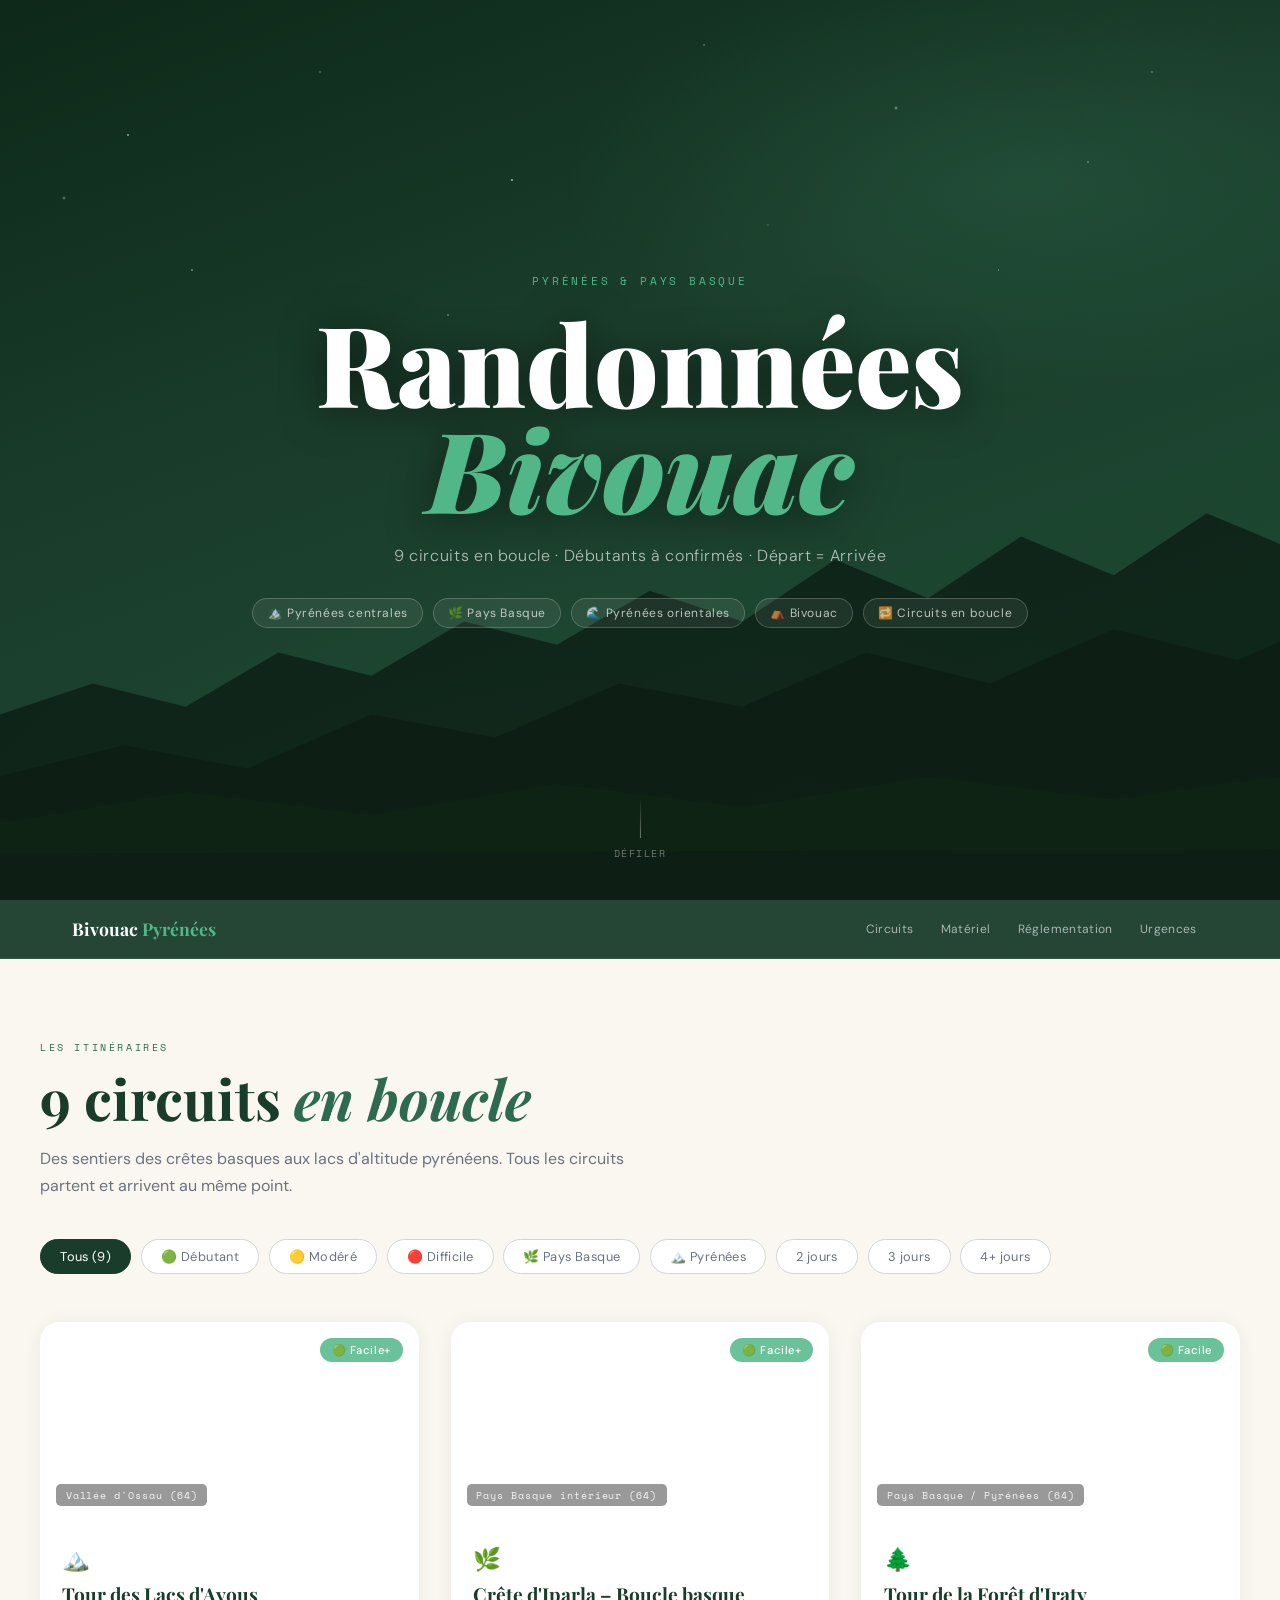
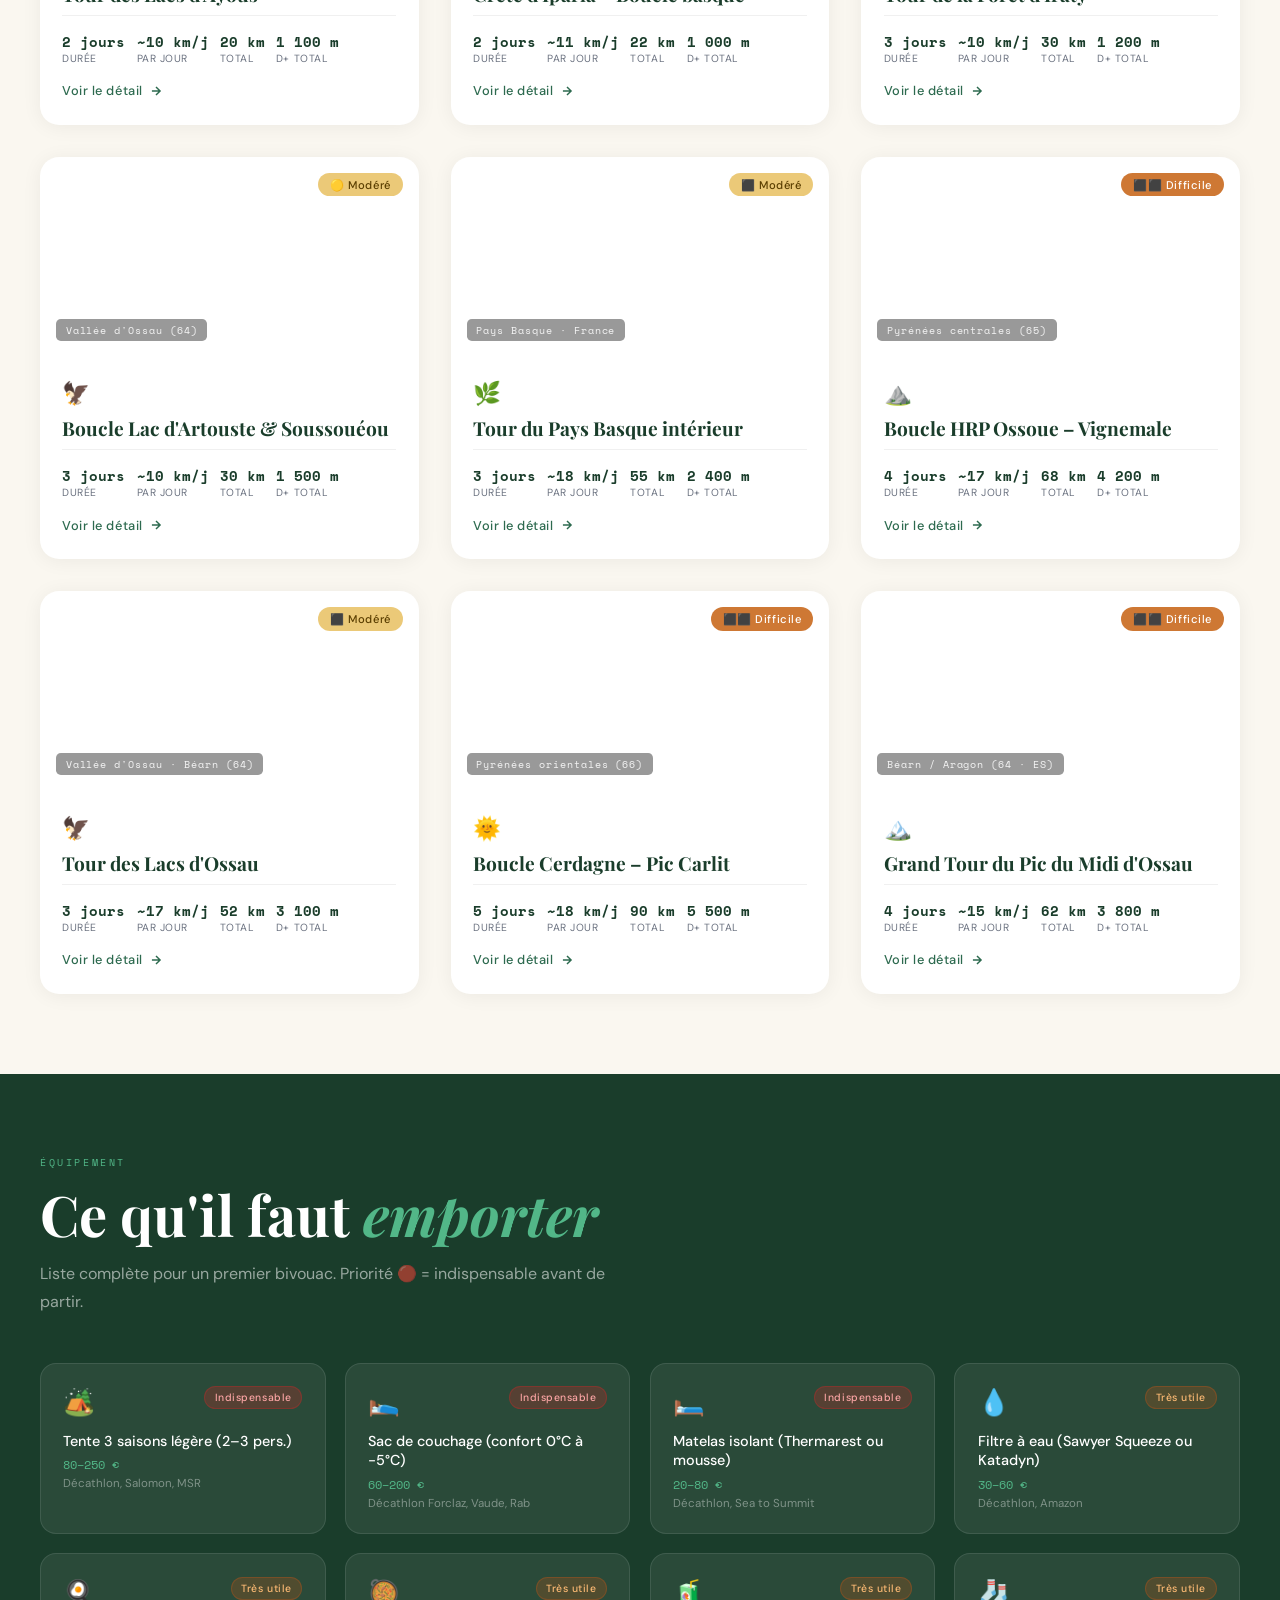
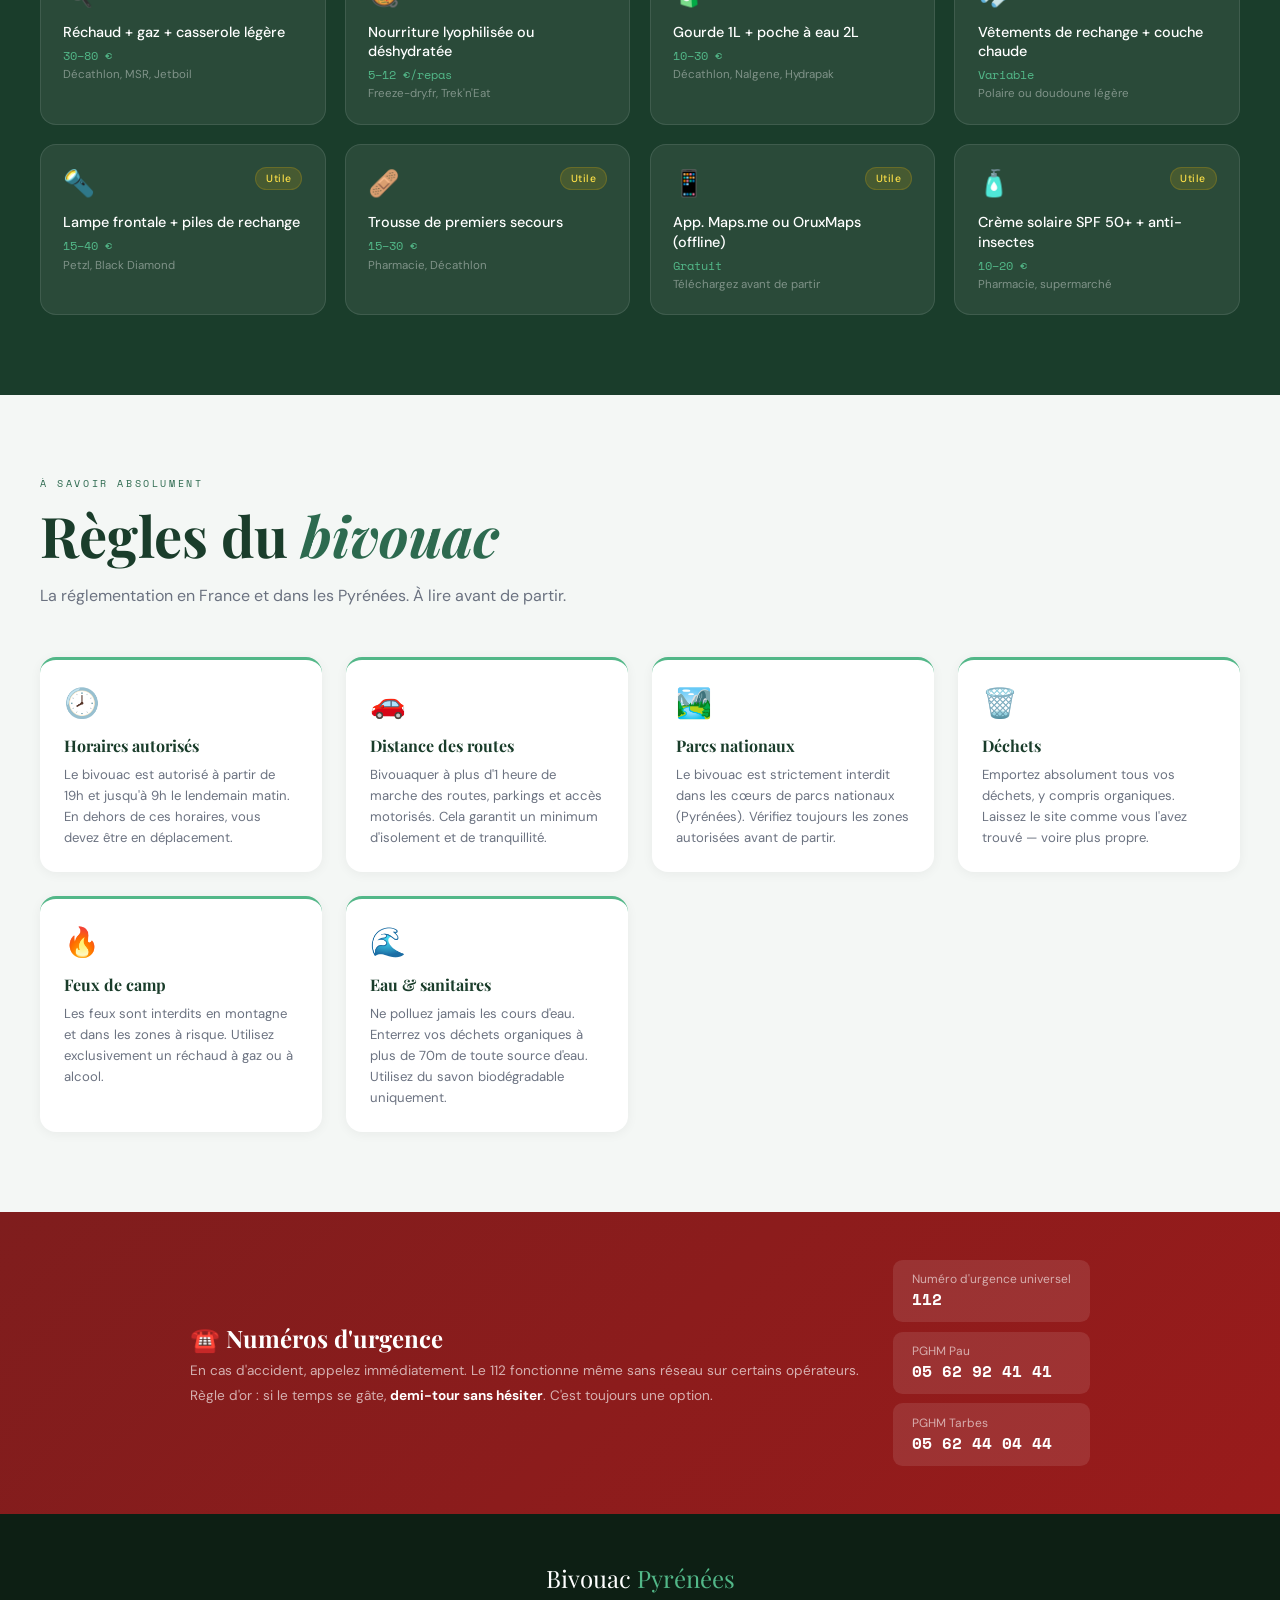
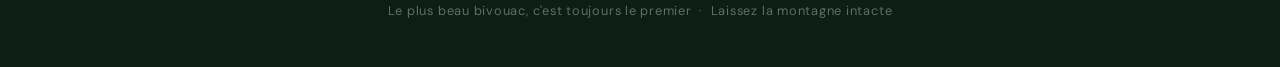
==== index.html @ a60e0e00 "1" ====
<!DOCTYPE html>
<html lang="fr">
<head>
<meta charset="UTF-8">
<meta name="viewport" content="width=device-width, initial-scale=1.0">
<title>Bivouac Pyrénées & Pays Basque</title>
<link rel="preconnect" href="https://fonts.googleapis.com">
<link href="https://fonts.googleapis.com/css2?family=Playfair+Display:wght@400;700;900&family=DM+Sans:wght@300;400;500&family=Space+Mono:wght@400;700&display=swap" rel="stylesheet">
<style>
  :root {
    --forest: #1a3d2b;
    --moss: #2d6a4f;
    --sage: #52b788;
    --mist: #b7e4c7;
    --cream: #faf7f0;
    --sand: #e9c46a;
    --rust: #c96a1e;
    --slate: #2c3e50;
    --snow: #ffffff;
    --ink: #1a1a1a;
    --rock: #6b7280;
  }

  * { margin: 0; padding: 0; box-sizing: border-box; }

  html { scroll-behavior: smooth; }

  body {
    font-family: 'DM Sans', sans-serif;
    background: var(--cream);
    color: var(--ink);
    overflow-x: hidden;
  }

  /* ── HERO ── */
  .hero {
    position: relative;
    height: 100vh;
    min-height: 600px;
    display: flex;
    flex-direction: column;
    align-items: center;
    justify-content: center;
    overflow: hidden;
    background: var(--forest);
  }

  .hero-bg {
    position: absolute; inset: 0;
    background:
      radial-gradient(ellipse 80% 60% at 50% 100%, #2d6a4f44 0%, transparent 70%),
      radial-gradient(ellipse 60% 40% at 80% 20%, #52b78820 0%, transparent 60%),
      linear-gradient(160deg, #0d2818 0%, #1a3d2b 40%, #1e4d35 100%);
  }

  /* Mountain SVG silhouette */
  .hero-mountains {
    position: absolute;
    bottom: 0; left: 0; right: 0;
    height: 55%;
    pointer-events: none;
  }

  .hero-stars {
    position: absolute; inset: 0;
    background-image:
      radial-gradient(1.5px 1.5px at 10% 15%, rgba(255,255,255,0.8) 0%, transparent 100%),
      radial-gradient(1px 1px at 25% 8%, rgba(255,255,255,0.6) 0%, transparent 100%),
      radial-gradient(1.5px 1.5px at 40% 20%, rgba(255,255,255,0.9) 0%, transparent 100%),
      radial-gradient(1px 1px at 55% 5%, rgba(255,255,255,0.7) 0%, transparent 100%),
      radial-gradient(2px 2px at 70% 12%, rgba(255,255,255,0.5) 0%, transparent 100%),
      radial-gradient(1px 1px at 85% 18%, rgba(255,255,255,0.8) 0%, transparent 100%),
      radial-gradient(1.5px 1.5px at 15% 30%, rgba(255,255,255,0.6) 0%, transparent 100%),
      radial-gradient(1px 1px at 60% 25%, rgba(255,255,255,0.4) 0%, transparent 100%),
      radial-gradient(1px 1px at 90% 8%, rgba(255,255,255,0.7) 0%, transparent 100%),
      radial-gradient(1.5px 1.5px at 35% 35%, rgba(255,255,255,0.5) 0%, transparent 100%),
      radial-gradient(1px 1px at 78% 30%, rgba(255,255,255,0.6) 0%, transparent 100%),
      radial-gradient(2px 2px at 5% 22%, rgba(255,255,255,0.4) 0%, transparent 100%);
    animation: twinkle 4s ease-in-out infinite alternate;
  }
  @keyframes twinkle { from { opacity: .6 } to { opacity: 1 } }

  .hero-content {
    position: relative;
    z-index: 10;
    text-align: center;
    padding: 0 1.5rem;
    animation: fadeUp 1.2s ease both;
  }
  @keyframes fadeUp {
    from { opacity: 0; transform: translateY(30px); }
    to   { opacity: 1; transform: translateY(0); }
  }

  .hero-eyebrow {
    font-family: 'Space Mono', monospace;
    font-size: .7rem;
    letter-spacing: .25em;
    color: var(--sage);
    text-transform: uppercase;
    margin-bottom: 1.2rem;
    animation: fadeUp 1.2s .2s ease both;
  }

  .hero-title {
    font-family: 'Playfair Display', serif;
    font-size: clamp(3rem, 9vw, 7rem);
    font-weight: 900;
    line-height: .95;
    color: var(--snow);
    text-shadow: 0 4px 40px rgba(0,0,0,.5);
    animation: fadeUp 1.2s .3s ease both;
  }

  .hero-title em {
    font-style: italic;
    color: var(--sage);
    display: block;
  }

  .hero-sub {
    margin-top: 1.5rem;
    font-size: 1rem;
    font-weight: 300;
    color: rgba(255,255,255,.65);
    letter-spacing: .04em;
    animation: fadeUp 1.2s .5s ease both;
  }

  .hero-tags {
    display: flex;
    gap: .6rem;
    justify-content: center;
    flex-wrap: wrap;
    margin-top: 2rem;
    animation: fadeUp 1.2s .7s ease both;
  }

  .tag {
    padding: .35rem .9rem;
    border: 1px solid rgba(255,255,255,.2);
    border-radius: 2rem;
    font-size: .75rem;
    color: rgba(255,255,255,.7);
    background: rgba(255,255,255,.07);
    backdrop-filter: blur(4px);
    letter-spacing: .05em;
  }

  .hero-scroll {
    position: absolute;
    bottom: 2.5rem;
    left: 50%;
    transform: translateX(-50%);
    display: flex;
    flex-direction: column;
    align-items: center;
    gap: .5rem;
    color: rgba(255,255,255,.4);
    font-family: 'Space Mono', monospace;
    font-size: .6rem;
    letter-spacing: .15em;
    animation: bounce 2s ease-in-out infinite;
    cursor: pointer;
    z-index: 10;
  }
  @keyframes bounce {
    0%, 100% { transform: translateX(-50%) translateY(0); }
    50% { transform: translateX(-50%) translateY(8px); }
  }
  .scroll-line {
    width: 1px;
    height: 40px;
    background: linear-gradient(to bottom, transparent, rgba(255,255,255,.4));
  }

  /* ── NAV ── */
  nav {
    position: sticky;
    top: 0;
    z-index: 100;
    background: rgba(26, 61, 43, 0.95);
    backdrop-filter: blur(12px);
    border-bottom: 1px solid rgba(82, 183, 136, .2);
  }

  .nav-inner {
    max-width: 1200px;
    margin: 0 auto;
    display: flex;
    align-items: center;
    justify-content: space-between;
    padding: .9rem 2rem;
    gap: 1rem;
  }

  .nav-logo {
    font-family: 'Playfair Display', serif;
    font-size: 1.1rem;
    font-weight: 700;
    color: var(--snow);
    white-space: nowrap;
  }
  .nav-logo span { color: var(--sage); }

  .nav-links {
    display: flex;
    gap: .3rem;
    flex-wrap: wrap;
    justify-content: flex-end;
  }

  .nav-links a {
    color: rgba(255,255,255,.6);
    text-decoration: none;
    font-size: .75rem;
    padding: .4rem .7rem;
    border-radius: .3rem;
    transition: all .2s;
    white-space: nowrap;
    letter-spacing: .03em;
  }
  .nav-links a:hover { color: var(--sage); background: rgba(82,183,136,.1); }

  /* ── SECTIONS ── */
  section { padding: 5rem 1.5rem; }

  .container { max-width: 1200px; margin: 0 auto; }

  .section-label {
    font-family: 'Space Mono', monospace;
    font-size: .65rem;
    letter-spacing: .25em;
    text-transform: uppercase;
    color: var(--moss);
    margin-bottom: .8rem;
  }

  .section-title {
    font-family: 'Playfair Display', serif;
    font-size: clamp(2rem, 5vw, 3.5rem);
    font-weight: 700;
    line-height: 1.1;
    color: var(--forest);
    margin-bottom: 1rem;
  }

  .section-title em { font-style: italic; color: var(--moss); }

  .section-desc {
    font-size: 1rem;
    color: var(--rock);
    max-width: 600px;
    line-height: 1.7;
  }

  /* ── FILTERS ── */
  .filters-wrap {
    display: flex;
    gap: .6rem;
    flex-wrap: wrap;
    margin-top: 2.5rem;
    margin-bottom: 3rem;
  }

  .filter-btn {
    padding: .5rem 1.2rem;
    border-radius: 2rem;
    border: 1.5px solid #d1d5db;
    background: white;
    font-family: 'DM Sans', sans-serif;
    font-size: .8rem;
    color: var(--rock);
    cursor: pointer;
    transition: all .2s;
    letter-spacing: .03em;
  }
  .filter-btn:hover { border-color: var(--sage); color: var(--moss); }
  .filter-btn.active {
    background: var(--forest);
    border-color: var(--forest);
    color: white;
  }

  /* ── CIRCUIT CARDS GRID ── */
  .cards-grid {
    display: grid;
    grid-template-columns: repeat(auto-fill, minmax(340px, 1fr));
    gap: 2rem;
  }

  .card {
    background: white;
    border-radius: 1.2rem;
    overflow: hidden;
    box-shadow: 0 2px 20px rgba(0,0,0,.06);
    transition: transform .3s ease, box-shadow .3s ease;
    cursor: pointer;
    display: flex;
    flex-direction: column;
  }
  .card:hover { transform: translateY(-6px); box-shadow: 0 12px 40px rgba(0,0,0,.13); }

  .card-img {
    position: relative;
    height: 200px;
    overflow: hidden;
    flex-shrink: 0;
  }

  .card-img-inner {
    width: 100%;
    height: 100%;
    background-size: cover;
    background-position: center;
    transition: transform .5s ease;
  }
  .card:hover .card-img-inner { transform: scale(1.06); }

  .card-level {
    position: absolute;
    top: 1rem;
    right: 1rem;
    padding: .3rem .75rem;
    border-radius: 2rem;
    font-size: .7rem;
    font-weight: 500;
    backdrop-filter: blur(8px);
    letter-spacing: .05em;
  }
  .level-facile { background: rgba(82,183,136,.85); color: white; }
  .level-modere { background: rgba(233,196,106,.9); color: #5a3e00; }
  .level-difficile { background: rgba(201,106,30,.9); color: white; }

  .card-region {
    position: absolute;
    bottom: 1rem;
    left: 1rem;
    font-family: 'Space Mono', monospace;
    font-size: .6rem;
    letter-spacing: .1em;
    color: rgba(255,255,255,.9);
    background: rgba(0,0,0,.4);
    backdrop-filter: blur(4px);
    padding: .25rem .6rem;
    border-radius: .3rem;
  }

  .card-body {
    padding: 1.4rem 1.4rem 1.6rem;
    flex: 1;
    display: flex;
    flex-direction: column;
  }

  .card-emoji { font-size: 1.4rem; margin-bottom: .5rem; }

  .card-title {
    font-family: 'Playfair Display', serif;
    font-size: 1.2rem;
    font-weight: 700;
    color: var(--forest);
    margin-bottom: .5rem;
    line-height: 1.3;
  }

  .card-stats {
    display: flex;
    gap: .7rem;
    flex-wrap: wrap;
    margin-top: auto;
    padding-top: 1rem;
    border-top: 1px solid #f0f0f0;
  }

  .stat {
    display: flex;
    flex-direction: column;
    align-items: flex-start;
  }
  .stat-val {
    font-family: 'Space Mono', monospace;
    font-size: .85rem;
    font-weight: 700;
    color: var(--forest);
  }
  .stat-key {
    font-size: .65rem;
    color: var(--rock);
    letter-spacing: .05em;
    text-transform: uppercase;
  }

  .card-open-btn {
    display: inline-flex;
    align-items: center;
    gap: .4rem;
    margin-top: 1.1rem;
    font-size: .8rem;
    font-weight: 500;
    color: var(--moss);
    text-decoration: none;
    letter-spacing: .04em;
  }
  .card-open-btn svg { transition: transform .2s; }
  .card-open-btn:hover svg { transform: translateX(4px); }

  /* ── MODAL / DETAIL OVERLAY ── */
  .modal-overlay {
    position: fixed; inset: 0;
    z-index: 200;
    background: rgba(10,20,14,.75);
    backdrop-filter: blur(6px);
    display: flex;
    align-items: flex-start;
    justify-content: center;
    padding: 2rem 1rem;
    overflow-y: auto;
    opacity: 0;
    pointer-events: none;
    transition: opacity .3s;
  }
  .modal-overlay.open { opacity: 1; pointer-events: all; }

  .modal {
    background: var(--cream);
    border-radius: 1.5rem;
    max-width: 820px;
    width: 100%;
    overflow: hidden;
    box-shadow: 0 30px 100px rgba(0,0,0,.35);
    transform: translateY(30px);
    transition: transform .35s cubic-bezier(.16,1,.3,1);
    position: relative;
  }
  .modal-overlay.open .modal { transform: translateY(0); }

  .modal-hero {
    position: relative;
    height: 280px;
    overflow: hidden;
  }
  .modal-hero-img {
    width: 100%;
    height: 100%;
    background-size: cover;
    background-position: center;
  }
  .modal-hero-overlay {
    position: absolute; inset: 0;
    background: linear-gradient(to bottom, transparent 40%, rgba(10,20,14,.85) 100%);
  }
  .modal-hero-content {
    position: absolute;
    bottom: 1.5rem;
    left: 2rem;
    right: 2rem;
  }
  .modal-title {
    font-family: 'Playfair Display', serif;
    font-size: clamp(1.4rem, 4vw, 2rem);
    font-weight: 900;
    color: white;
    line-height: 1.1;
  }
  .modal-sub {
    color: rgba(255,255,255,.65);
    font-size: .85rem;
    margin-top: .3rem;
  }

  .modal-close {
    position: absolute;
    top: 1rem;
    right: 1rem;
    width: 2.2rem;
    height: 2.2rem;
    background: rgba(0,0,0,.4);
    backdrop-filter: blur(4px);
    border: none;
    border-radius: 50%;
    color: white;
    font-size: 1.1rem;
    cursor: pointer;
    display: flex;
    align-items: center;
    justify-content: center;
    transition: background .2s;
    z-index: 5;
  }
  .modal-close:hover { background: rgba(0,0,0,.7); }

  .modal-body {
    padding: 2rem;
  }

  .modal-stats-row {
    display: flex;
    gap: 1rem;
    flex-wrap: wrap;
    margin-bottom: 2rem;
  }

  .modal-stat {
    flex: 1;
    min-width: 100px;
    background: white;
    border-radius: .8rem;
    padding: .9rem 1rem;
    text-align: center;
    border: 1px solid #eee;
  }
  .modal-stat-icon { font-size: 1.3rem; }
  .modal-stat-val {
    font-family: 'Space Mono', monospace;
    font-size: .95rem;
    font-weight: 700;
    color: var(--forest);
    display: block;
    margin-top: .2rem;
  }
  .modal-stat-key {
    font-size: .62rem;
    color: var(--rock);
    letter-spacing: .08em;
    text-transform: uppercase;
  }

  .modal-section {
    margin-bottom: 1.8rem;
  }
  .modal-section-title {
    font-family: 'Space Mono', monospace;
    font-size: .65rem;
    letter-spacing: .2em;
    text-transform: uppercase;
    color: var(--moss);
    margin-bottom: 1rem;
    padding-bottom: .5rem;
    border-bottom: 1px solid #e5e7eb;
  }

  .info-grid {
    display: grid;
    grid-template-columns: auto 1fr;
    gap: .4rem .8rem;
    font-size: .85rem;
  }
  .info-label {
    font-weight: 500;
    color: var(--rock);
    white-space: nowrap;
  }
  .info-val { color: var(--ink); }

  /* Etapes table */
  .etapes-table {
    width: 100%;
    border-collapse: collapse;
    font-size: .8rem;
  }
  .etapes-table th {
    background: var(--forest);
    color: white;
    padding: .6rem .8rem;
    text-align: left;
    font-family: 'Space Mono', monospace;
    font-size: .6rem;
    letter-spacing: .1em;
    text-transform: uppercase;
    font-weight: 400;
  }
  .etapes-table th:first-child { border-radius: .4rem 0 0 0; }
  .etapes-table th:last-child { border-radius: 0 .4rem 0 0; }
  .etapes-table td {
    padding: .7rem .8rem;
    border-bottom: 1px solid #f0f0f0;
    vertical-align: top;
    line-height: 1.5;
  }
  .etapes-table tr:nth-child(even) td { background: #f8faf9; }
  .etapes-table .jour {
    font-family: 'Space Mono', monospace;
    font-size: .7rem;
    font-weight: 700;
    color: var(--moss);
    white-space: nowrap;
  }
  .etapes-table .dist {
    font-family: 'Space Mono', monospace;
    font-size: .75rem;
    color: var(--forest);
    white-space: nowrap;
    font-weight: 700;
  }
  .etapes-table .deni {
    font-size: .72rem;
    color: var(--rock);
    white-space: nowrap;
  }
  .bivouac-dot {
    display: inline-block;
    width: 6px; height: 6px;
    background: var(--sage);
    border-radius: 50%;
    margin-right: .4rem;
    vertical-align: middle;
  }

  /* Tips list */
  .tips-list {
    list-style: none;
    display: flex;
    flex-direction: column;
    gap: .6rem;
  }
  .tips-list li {
    padding: .6rem .9rem;
    background: white;
    border-radius: .5rem;
    border-left: 3px solid var(--sage);
    font-size: .83rem;
    line-height: 1.55;
    color: var(--slate);
  }

  /* Links */
  .links-list {
    display: flex;
    flex-direction: column;
    gap: .5rem;
  }
  .ext-link {
    display: flex;
    align-items: center;
    gap: .7rem;
    padding: .7rem .9rem;
    background: white;
    border-radius: .5rem;
    border: 1px solid #e5e7eb;
    text-decoration: none;
    color: var(--ink);
    font-size: .82rem;
    transition: all .2s;
  }
  .ext-link:hover { border-color: var(--sage); background: #f0faf4; }
  .ext-link-icon { font-size: 1rem; flex-shrink: 0; }
  .ext-link-label { font-weight: 500; color: var(--forest); }
  .ext-link-note { color: var(--rock); font-size: .75rem; margin-top: .1rem; }
  .ext-link-arrow { margin-left: auto; color: var(--rock); }

  /* ── MATERIEL SECTION ── */
  .materiel-bg {
    background: var(--forest);
  }

  .materiel-bg .section-label { color: var(--sage); }
  .materiel-bg .section-title { color: white; }
  .materiel-bg .section-title em { color: var(--sage); }
  .materiel-bg .section-desc { color: rgba(255,255,255,.55); }

  .materiel-grid {
    display: grid;
    grid-template-columns: repeat(auto-fill, minmax(280px, 1fr));
    gap: 1.2rem;
    margin-top: 3rem;
  }

  .materiel-card {
    background: rgba(255,255,255,.07);
    border: 1px solid rgba(255,255,255,.1);
    border-radius: 1rem;
    padding: 1.4rem;
    transition: background .2s;
  }
  .materiel-card:hover { background: rgba(255,255,255,.11); }

  .materiel-top {
    display: flex;
    align-items: flex-start;
    justify-content: space-between;
    margin-bottom: .8rem;
  }
  .materiel-icon { font-size: 1.6rem; }
  .prio-badge {
    font-size: .65rem;
    padding: .25rem .6rem;
    border-radius: 2rem;
    font-weight: 500;
    letter-spacing: .05em;
  }
  .prio-rouge { background: rgba(220,38,38,.25); color: #fca5a5; border: 1px solid rgba(220,38,38,.3); }
  .prio-orange { background: rgba(234,88,12,.2); color: #fdba74; border: 1px solid rgba(234,88,12,.25); }
  .prio-jaune { background: rgba(234,179,8,.15); color: #fde047; border: 1px solid rgba(234,179,8,.2); }

  .materiel-name {
    font-size: .9rem;
    font-weight: 500;
    color: white;
    margin-bottom: .3rem;
    line-height: 1.35;
  }
  .materiel-prix {
    font-family: 'Space Mono', monospace;
    font-size: .72rem;
    color: var(--sage);
  }
  .materiel-ou {
    font-size: .72rem;
    color: rgba(255,255,255,.4);
    margin-top: .2rem;
  }

  /* ── REGLES BIVOUAC ── */
  .regles-grid {
    display: grid;
    grid-template-columns: repeat(auto-fill, minmax(260px, 1fr));
    gap: 1.5rem;
    margin-top: 3rem;
  }

  .regle-card {
    background: white;
    border-radius: 1rem;
    padding: 1.5rem;
    box-shadow: 0 2px 12px rgba(0,0,0,.05);
    border-top: 3px solid var(--sage);
  }
  .regle-icon { font-size: 1.8rem; margin-bottom: .8rem; }
  .regle-title {
    font-family: 'Playfair Display', serif;
    font-size: 1rem;
    font-weight: 700;
    color: var(--forest);
    margin-bottom: .5rem;
  }
  .regle-text {
    font-size: .82rem;
    color: var(--rock);
    line-height: 1.6;
  }

  /* ── URGENCES BANNER ── */
  .urgences {
    background: linear-gradient(135deg, #7f1d1d 0%, #991b1b 100%);
    padding: 3rem 1.5rem;
  }
  .urgences-inner {
    max-width: 900px;
    margin: 0 auto;
    display: grid;
    grid-template-columns: 1fr auto;
    gap: 2rem;
    align-items: center;
  }
  .urgences-title {
    font-family: 'Playfair Display', serif;
    font-size: 1.5rem;
    font-weight: 700;
    color: white;
    margin-bottom: .5rem;
  }
  .urgences-sub {
    color: rgba(255,255,255,.65);
    font-size: .85rem;
  }
  .urgences-nums {
    display: flex;
    flex-direction: column;
    gap: .6rem;
  }
  .urg-num {
    display: flex;
    align-items: center;
    gap: .8rem;
    background: rgba(255,255,255,.1);
    border-radius: .6rem;
    padding: .7rem 1.2rem;
  }
  .urg-label { color: rgba(255,255,255,.6); font-size: .75rem; }
  .urg-val {
    font-family: 'Space Mono', monospace;
    font-size: 1rem;
    font-weight: 700;
    color: white;
  }

  /* ── FOOTER ── */
  footer {
    background: #0d1f14;
    padding: 3rem 1.5rem;
    text-align: center;
  }
  .footer-logo {
    font-family: 'Playfair Display', serif;
    font-size: 1.5rem;
    color: white;
    margin-bottom: .5rem;
  }
  .footer-logo span { color: var(--sage); }
  .footer-sub {
    font-size: .8rem;
    color: rgba(255,255,255,.35);
    letter-spacing: .06em;
  }

  /* ── UTILS ── */
  .hidden { display: none !important; }

  @media (max-width: 640px) {
    .urgences-inner { grid-template-columns: 1fr; }
    .modal-stats-row { gap: .6rem; }
    .modal-stat { min-width: 80px; padding: .7rem .6rem; }
    .etapes-table { font-size: .72rem; }
    .etapes-table td { padding: .5rem .5rem; }
    section { padding: 3.5rem 1rem; }
    .modal-body { padding: 1.3rem; }
  }
</style>
</head>
<body>

<!-- HERO -->
<div class="hero">
  <div class="hero-bg"></div>
  <div class="hero-stars"></div>

  <!-- Mountain silhouette SVG -->
  <svg class="hero-mountains" viewBox="0 0 1440 320" preserveAspectRatio="none" xmlns="http://www.w3.org/2000/svg">
    <path d="M0,320 L0,200 L60,180 L120,195 L180,160 L240,175 L300,140 L360,155 L420,120 L480,140 L540,100 L600,125 L660,85 L720,110 L780,70 L840,95 L900,55 L960,80 L1020,45 L1080,70 L1140,90 L1200,65 L1260,100 L1320,80 L1380,110 L1440,90 L1440,320 Z" fill="rgba(10,25,16,0.7)"/>
    <path d="M0,320 L0,240 L80,220 L160,235 L240,200 L320,215 L400,180 L480,195 L560,160 L640,180 L720,145 L800,165 L880,130 L960,150 L1040,170 L1120,145 L1200,165 L1280,140 L1360,160 L1440,145 L1440,320 Z" fill="rgba(13,30,20,0.85)"/>
    <path d="M0,320 L0,270 L120,250 L240,265 L360,245 L480,260 L600,240 L720,255 L840,238 L960,252 L1080,242 L1200,258 L1320,245 L1440,260 L1440,320 Z" fill="rgba(15,35,22,0.95)"/>
    <path d="M0,320 L0,290 L1440,285 L1440,320 Z" fill="#0d1f14"/>
  </svg>

  <div class="hero-content">
    <p class="hero-eyebrow">Pyrénées & Pays Basque</p>
    <h1 class="hero-title">
      Randonnées<br>
      <em>Bivouac</em>
    </h1>
    <p class="hero-sub">9 circuits en boucle · Débutants à confirmés · Départ = Arrivée</p>
    <div class="hero-tags">
      <span class="tag">🏔️ Pyrénées centrales</span>
      <span class="tag">🌿 Pays Basque</span>
      <span class="tag">🌊 Pyrénées orientales</span>
      <span class="tag">⛺ Bivouac</span>
      <span class="tag">🔁 Circuits en boucle</span>
    </div>
  </div>

  <div class="hero-scroll" onclick="document.getElementById('circuits').scrollIntoView({behavior:'smooth'})">
    <div class="scroll-line"></div>
    <span>DÉFILER</span>
  </div>
</div>

<!-- NAV -->
<nav>
  <div class="nav-inner">
    <div class="nav-logo">Bivouac <span>Pyrénées</span></div>
    <div class="nav-links">
      <a href="#circuits">Circuits</a>
      <a href="#materiel">Matériel</a>
      <a href="#regles">Réglementation</a>
      <a href="#urgences">Urgences</a>
    </div>
  </div>
</nav>

<!-- CIRCUITS -->
<section id="circuits">
  <div class="container">
    <p class="section-label">Les itinéraires</p>
    <h2 class="section-title">9 circuits <em>en boucle</em></h2>
    <p class="section-desc">Des sentiers des crêtes basques aux lacs d'altitude pyrénéens. Tous les circuits partent et arrivent au même point.</p>

    <div class="filters-wrap">
      <button class="filter-btn active" data-filter="all">Tous (9)</button>
      <button class="filter-btn" data-filter="debutant">🟢 Débutant</button>
      <button class="filter-btn" data-filter="modere">🟡 Modéré</button>
      <button class="filter-btn" data-filter="difficile">🔴 Difficile</button>
      <button class="filter-btn" data-filter="paysbasque">🌿 Pays Basque</button>
      <button class="filter-btn" data-filter="pyrenees">🏔️ Pyrénées</button>
      <button class="filter-btn" data-filter="2jours">2 jours</button>
      <button class="filter-btn" data-filter="3jours">3 jours</button>
      <button class="filter-btn" data-filter="4jours+">4+ jours</button>
    </div>

    <div class="cards-grid" id="cardsGrid"></div>
  </div>
</section>

<!-- MATERIEL -->
<section id="materiel" class="materiel-bg">
  <div class="container">
    <p class="section-label" style="color:var(--sage)">Équipement</p>
    <h2 class="section-title" style="color:white">Ce qu'il faut <em>emporter</em></h2>
    <p class="section-desc" style="color:rgba(255,255,255,.55)">Liste complète pour un premier bivouac. Priorité 🔴 = indispensable avant de partir.</p>
    <div class="materiel-grid" id="materielGrid"></div>
  </div>
</section>

<!-- REGLES -->
<section id="regles" style="background:#f4f7f5">
  <div class="container">
    <p class="section-label">À savoir absolument</p>
    <h2 class="section-title">Règles du <em>bivouac</em></h2>
    <p class="section-desc">La réglementation en France et dans les Pyrénées. À lire avant de partir.</p>
    <div class="regles-grid" id="reglesGrid"></div>
  </div>
</section>

<!-- URGENCES -->
<div class="urgences" id="urgences">
  <div class="urgences-inner">
    <div>
      <div class="urgences-title">☎️ Numéros d'urgence</div>
      <p class="urgences-sub">En cas d'accident, appelez immédiatement. Le 112 fonctionne même sans réseau sur certains opérateurs.</p>
      <p class="urgences-sub" style="margin-top:.5rem">Règle d'or : si le temps se gâte, <strong style="color:white">demi-tour sans hésiter</strong>. C'est toujours une option.</p>
    </div>
    <div class="urgences-nums">
      <div class="urg-num">
        <div>
          <div class="urg-label">Numéro d'urgence universel</div>
          <div class="urg-val">112</div>
        </div>
      </div>
      <div class="urg-num">
        <div>
          <div class="urg-label">PGHM Pau</div>
          <div class="urg-val">05 62 92 41 41</div>
        </div>
      </div>
      <div class="urg-num">
        <div>
          <div class="urg-label">PGHM Tarbes</div>
          <div class="urg-val">05 62 44 04 44</div>
        </div>
      </div>
    </div>
  </div>
</div>

<!-- FOOTER -->
<footer>
  <div class="footer-logo">Bivouac <span>Pyrénées</span></div>
  <p class="footer-sub">Le plus beau bivouac, c'est toujours le premier &nbsp;·&nbsp; Laissez la montagne intacte</p>
</footer>

<!-- MODAL -->
<div class="modal-overlay" id="modalOverlay" onclick="closeModal(event)">
  <div class="modal" id="modal">
    <button class="modal-close" onclick="closeModalBtn()">✕</button>
    <div class="modal-hero">
      <div class="modal-hero-img" id="modalHeroImg"></div>
      <div class="modal-hero-overlay"></div>
      <div class="modal-hero-content">
        <div class="modal-title" id="modalTitle"></div>
        <div class="modal-sub" id="modalSub"></div>
      </div>
    </div>
    <div class="modal-body" id="modalBody"></div>
  </div>
</div>

<script>
// ─────────────────────────────────────────
// DATA
// ─────────────────────────────────────────

const CIRCUITS = [
  // ── DÉBUTANTS ──
  {
    id: 1,
    emoji: "🏔️",
    title: "Tour des Lacs d'Ayous",
    region: "Vallée d'Ossau (64)",
    level: "facile",
    levelLabel: "🟢 Facile+",
    tags: ["debutant","pyrenees","2jours"],
    jours: "2 jours",
    kmJour: "~10 km/j",
    totalKm: "20 km",
    denivelé: "1 100 m",
    img: "https://images.unsplash.com/photo-1609766857823-56b5f81a7d67?w=900&q=80",
    depart: "Parking lac de Bious-Artigues — Gabas (64440)",
    acces: "Depuis Pau : 1h15 · Depuis Bayonne : 1h45",
    sommet: "Col d'Ayous (2 185 m)",
    balisage: "GR 10 (rouge/blanc) — excellent balisage",
    eau: "Nombreuses sources et lacs",
    ravito: "Aucun en chemin · Village de Laruns (25 km)",
    carte: "IGN Top 25 · 1547 OT — Ossau / Vallée d'Aspe",
    etapes: [
      ["J1","Bious-Artigues → Lac d'Ayous → Col d'Ayous → Lac Bersau","10 km","+1 100/−300 m","Rive du lac Bersau (2 083 m) — plat, abrité, vue sur le Midi d'Ossau"],
      ["J2","Lac Bersau → Lac Roumassot → Lac de Casterau → Bious-Artigues","10 km","+100/−900 m","Retour au point de départ"],
    ],
    tips: [
      "Le lac d'Ayous offre l'un des plus beaux couchers de soleil des Pyrénées, face au Pic du Midi d'Ossau.",
      "Le J2 est en descente : parfait quand on est un peu fatigués le deuxième jour !",
      "Balisage GR 10 irréprochable — impossible de se perdre, même sans GPS.",
      "Zone très fréquentée : rassurante pour un premier bivouac (vous ne serez pas seuls).",
    ],
    links: [
      {icon:"⛺", label:"Refuge d'Ayous (plan B)", url:"https://www.refuge-ayous.com", note:"Gardé, réservez en saison"},
      {icon:"🗺️", label:"Trace GPS Wikiloc", url:"https://fr.wikiloc.com/itineraires-randonnee-pedestres/tour-des-lacs-d-ayous", note:"Track téléchargeable"},
      {icon:"📷", label:"Altituderando – fiche détaillée", url:"https://www.altituderando.com/Tour-des-lacs-d-Ayous", note:"Photos + description"},
      {icon:"🌤️", label:"Météo montagne Pyrénées", url:"https://meteofrance.com/meteo-montagne/pyrenees", note:"À consulter la veille"},
    ],
  },
  {
    id: 2,
    emoji: "🌿",
    title: "Crête d'Iparla – Boucle basque",
    region: "Pays Basque intérieur (64)",
    level: "facile",
    levelLabel: "🟢 Facile+",
    tags: ["debutant","paysbasque","2jours"],
    jours: "2 jours",
    kmJour: "~11 km/j",
    totalKm: "22 km",
    denivelé: "1 000 m",
    img: "https://images.unsplash.com/photo-1499856871958-5b9357976b82?w=900&q=80",
    depart: "Village de Bidarray (64780) — parking de l'église, gratuit",
    acces: "Depuis Bayonne : 40 min · Depuis Pau : 1h30",
    sommet: "Crête d'Iparla (1 044 m)",
    balisage: "Sentiers balisés jaune-rouge + GR 10",
    eau: "Sources rares en été — emportez 2L/pers minimum",
    ravito: "Bidarray : boulangerie, épicerie, restaurants",
    carte: "IGN Top 25 · 1346 OT — Saint-Jean-Pied-de-Port",
    etapes: [
      ["J1","Bidarray → Montée crête d'Iparla → Sommet Artzamendi Nord","11 km","+1 000/−200 m","Crête d'Iparla (900–1 000 m) — pelouses rases, vue 360° sur mer et montagne"],
      ["J2","Crête → Col de Harrieta → Forêt de Hayra → Bidarray","11 km","+200/−1 000 m","Retour au point de départ"],
    ],
    tips: [
      "Ambiance totalement différente des Pyrénées : pelouses basques, moutons, pottoks et vue sur l'Atlantique.",
      "La crête d'Iparla est l'une des randonnées les plus emblématiques du Pays Basque.",
      "Bivouac sur les pelouses de crête : herbe rase, terrain plat naturel, idéal pour planter une tente.",
      "Le village de Bidarray est charmant — parfait pour un dîner le soir du retour.",
    ],
    links: [
      {icon:"🗺️", label:"Visorando – Crête d'Iparla", url:"https://www.visorando.com/randonnee-crete-d-iparla", note:"Description + profil altimétrique"},
      {icon:"📍", label:"AllTrails – Iparla Ridge", url:"https://www.alltrails.com/trail/france/pyrenees-atlantiques/iparla-ridge", note:"Carte interactive + avis"},
      {icon:"🌤️", label:"Météo Bidarray", url:"https://meteofrance.com/previsions-meteo-france/bidarray/64780", note:"Prévisions locales"},
    ],
  },
  {
    id: 3,
    emoji: "🌲",
    title: "Tour de la Forêt d'Iraty",
    region: "Pays Basque / Pyrénées (64)",
    level: "facile",
    levelLabel: "🟢 Facile",
    tags: ["debutant","paysbasque","3jours"],
    jours: "3 jours",
    kmJour: "~10 km/j",
    totalKm: "30 km",
    denivelé: "1 200 m",
    img: "https://images.unsplash.com/photo-1448375240586-882707db888b?w=900&q=80",
    depart: "Chalet Pedro, Plateau d'Iraty (64560)",
    acces: "Depuis Bayonne : 1h30 · Depuis Pau : 1h45",
    sommet: "Col Bagargui (1 327 m)",
    balisage: "GR 10 + sentiers forestiers jaune — très bien indiqué",
    eau: "Rivières et fontaines en forêt — eau abondante",
    ravito: "Chalet Pedro (restaurant, épicerie sommaire)",
    carte: "IGN Top 25 · 1346 OT — Saint-Jean-Pied-de-Port",
    etapes: [
      ["J1","Chalet Pedro → Forêt d'Iraty → Lac Arphia → Col Bagargui","10 km","+600/−200 m","Bords du lac Arphia (1 265 m) — lac en forêt, très protégé"],
      ["J2","Col Bagargui → Crête des Urculu → Tour d'Urculu → Estive","10 km","+500/−400 m","Estives d'Orgambidexka (1 300 m) — pelouses ouvertes"],
      ["J3","Orgambidexka → Forêt de Soule → Chalet Pedro","10 km","+100/−700 m","Retour au point de départ"],
    ],
    tips: [
      "La forêt d'Iraty est la plus grande hêtraie-sapinière d'Europe — ambiance forestière magique.",
      "Les dénivelés sont très doux : idéal si certains membres du groupe sont moins habitués.",
      "La Tour d'Urculu (J2) est un ancien fortin romain — belle surprise culturelle.",
      "Accessible en 3 jours tranquilles sans dépasser 1 350 m — aucun risque lié à l'altitude.",
    ],
    links: [
      {icon:"🌲", label:"Site officiel Forêt d'Iraty", url:"https://www.paysbasque-foret-iraty.com", note:"Cartes + infos pratiques"},
      {icon:"🏠", label:"Chalet Pedro (plan B)", url:"https://www.chaletpedro.com", note:"Restaurant + dortoirs"},
      {icon:"📷", label:"Altituderando – Iraty", url:"https://www.altituderando.com/La-foret-d-Iraty", note:"Photos de saison"},
    ],
  },
  {
    id: 4,
    emoji: "🦅",
    title: "Boucle Lac d'Artouste & Soussouéou",
    region: "Vallée d'Ossau (64)",
    level: "modere",
    levelLabel: "🟡 Modéré",
    tags: ["debutant","pyrenees","3jours"],
    jours: "3 jours",
    kmJour: "~10 km/j",
    totalKm: "30 km",
    denivelé: "1 500 m",
    img: "https://images.unsplash.com/photo-1506905925346-21bda4d32df4?w=900&q=80",
    depart: "Fabrèges (64440) — parking du téléphérique d'Artouste",
    acces: "Depuis Pau : 1h20 · Depuis Bayonne : 1h50",
    sommet: "Lac d'Artouste (1 989 m) + Hourquette d'Arre (2 465 m)",
    balisage: "GR 10 + sentiers balisés Ossau",
    eau: "Nombreux lacs et ruisseaux — eau abondante",
    ravito: "Aucun en chemin (prévoir 3 jours de nourriture)",
    carte: "IGN Top 25 · 1547 OT — Ossau / Vallée d'Aspe",
    etapes: [
      ["J1","Fabrèges → Téléphérique + Train d'Artouste → Lac d'Artouste → Lac d'Arrious","10 km","+400/−200 m","Lac d'Arrious (2 072 m) — vue sur le Midi d'Ossau"],
      ["J2","Lac d'Arrious → Hourquette d'Arre → Lacs de Soussouéou → Vallée","10 km","+600/−1 100 m","Bords du gave de Soussouéou (1 350 m) — fond de vallée abrité"],
      ["J3","Soussouéou → Sentier des cascades → Fabrèges","10 km","+400/−650 m","Retour au point de départ"],
    ],
    tips: [
      "Le train d'Artouste est unique : le plus haut train touristique de France (1 950 m). Réservez en avance.",
      "Les lacs de Soussouéou sont peu fréquentés — spots de bivouac de rêve avec eau courante.",
      "La Hourquette d'Arre (2 465 m) est le seul passage engagé, mais parfaitement balisé.",
      "Le retour par les cascades de Soussouéou est spectaculaire et facile.",
    ],
    links: [
      {icon:"🚂", label:"Train d'Artouste (réservation)", url:"https://www.artouste.com", note:"Souvent complet en saison"},
      {icon:"🗺️", label:"Wikiloc – Soussouéou", url:"https://fr.wikiloc.com/itineraires/lacs-de-soussoueoeu-ossau", note:"Traces GPS du secteur"},
      {icon:"📷", label:"Altituderando – Lac d'Arrious", url:"https://www.altituderando.com/Lac-d-Arrious", note:"Fiche détaillée + photos"},
    ],
  },

  // ── CONFIRMÉS (depuis le 1er doc) ──
  {
    id: 5,
    emoji: "🌿",
    title: "Tour du Pays Basque intérieur",
    region: "Pays Basque · France",
    level: "modere",
    levelLabel: "⬛ Modéré",
    tags: ["modere","paysbasque","3jours"],
    jours: "3 jours",
    kmJour: "~18 km/j",
    totalKm: "55 km",
    denivelé: "2 400 m",
    img: "https://images.unsplash.com/photo-1469474968028-56623f02e42e?w=900&q=80",
    depart: "Saint-Jean-Pied-de-Port (64220) — parking porte Saint-Jacques",
    acces: "Depuis Bayonne : 55 min · Depuis Pau : 1h20",
    sommet: "Sommet d'Occabé (1 456 m)",
    balisage: "GR 10 (rouge/blanc) + sentiers locaux jaune",
    eau: "Sources en altitude, villages de Banca et Aldudes",
    ravito: "Villages traversés : Banca, Aldudes",
    carte: "IGN Top 25 · 1346 OT — Saint-Jean-Pied-de-Port",
    etapes: [
      ["J1","Saint-Jean-Pied-de-Port → Col d'Ursuia → Crête d'Iparla","18 km","+1 050/−250 m","Crête d'Iparla (1 044 m)"],
      ["J2","Crête d'Iparla → Forêt d'Hayra → Sommet d'Occabé","20 km","+950/−700 m","Plateau sous Occabé (1 350 m)"],
      ["J3","Occabé → Col de Burdincurutcheta → Saint-Jean-Pied-de-Port","17 km","+400/−1 450 m","Retour au point de départ"],
    ],
    tips: [
      "Remplissez vos gourdes au départ : les sources sont parfois taries en été.",
      "La crête d'Iparla est exposée au vent — prévoyez un abri léger.",
      "Les estives sont fréquentées par des troupeaux gardés ; restez sur les sentiers.",
      "Ce circuit peut se raccourcir en 2 jours pour les randonneurs expérimentés.",
    ],
    links: [
      {icon:"🗺️", label:"IGNrando – Pays Basque", url:"https://ignrando.fr/fr/communautes-et-parcours/detail-un-parcours?id=53791", note:"Trace GPS officielle"},
      {icon:"📷", label:"Visorando – Tour Pays Basque", url:"https://www.visorando.com/randonnee-tour-du-pays-basque/", note:"Description + photos"},
      {icon:"🌤️", label:"Météo montagne Pyrénées", url:"https://meteofrance.com/meteo-montagne/pyrenees", note:"Prévisions quotidiennes"},
    ],
  },
  {
    id: 6,
    emoji: "⛰️",
    title: "Boucle HRP Ossoue – Vignemale",
    region: "Pyrénées centrales (65)",
    level: "difficile",
    levelLabel: "⬛⬛ Difficile",
    tags: ["difficile","pyrenees","4jours+"],
    jours: "4 jours",
    kmJour: "~17 km/j",
    totalKm: "68 km",
    denivelé: "4 200 m",
    img: "https://images.unsplash.com/photo-1464822759023-fed622ff2c3b?w=900&q=80",
    depart: "Pont d'Espagne, Cauterets (65110) — grand parking payant",
    acces: "Depuis Tarbes : 1h · Depuis Pau : 1h30",
    sommet: "Hourquette d'Ossoue (2 734 m)",
    balisage: "HRP (jaune/rouge) + GR 10",
    eau: "Nombreux lacs en altitude · Refuge de la Baysellance (gardé)",
    ravito: "Refuge des Oulettes + Baysellance en route",
    carte: "IGN Top 25 · 1748 OT — Gavarnie / Luz-Saint-Sauveur",
    etapes: [
      ["J1","Pont d'Espagne → Lac de Gaube → Refuge des Oulettes de Gaube","14 km","+1 200/−100 m","Refuge des Oulettes (2 151 m)"],
      ["J2","Oulettes → Hourquette d'Ossoue → Refuge de Baysellance","12 km","+1 050/−600 m","Refuge Baysellance (2 651 m)"],
      ["J3","Baysellance → Barrage d'Ossoue → Gavarnie","24 km","+600/−1 900 m","Zone bivouac Gavarnie (1 600 m)"],
      ["J4","Gavarnie → Col des Tentes (opt.) → Pont d'Espagne via GR 10","18 km","+1 350/−1 600 m","Retour au point de départ"],
    ],
    tips: [
      "Réservez les refuges au minimum 4 semaines à l'avance en juillet-août.",
      "La Hourquette d'Ossoue peut être enneigée jusqu'en juillet — crampons légers utiles.",
      "Le bivouac est interdit dans le cœur du Parc National : campez à moins d'1h des cols.",
      "Prévoyez des vêtements chauds : les nuits en altitude descendent sous 5°C même en été.",
    ],
    links: [
      {icon:"⛺", label:"Refuge des Oulettes de Gaube", url:"https://refugedesoulettes.ffcam.fr", note:"Réservation obligatoire"},
      {icon:"⛺", label:"Refuge de Baysellance", url:"https://www.refuges-pyrenees.com/refuge-baysellance", note:"Dernier refuge avant Vignemale"},
      {icon:"🏞️", label:"Parc National des Pyrénées", url:"https://www.pyrenees-parcnational.fr", note:"Règles de bivouac dans le parc"},
    ],
  },
  {
    id: 7,
    emoji: "🦅",
    title: "Tour des Lacs d'Ossau",
    region: "Vallée d'Ossau · Béarn (64)",
    level: "modere",
    levelLabel: "⬛ Modéré",
    tags: ["modere","pyrenees","3jours"],
    jours: "3 jours",
    kmJour: "~17 km/j",
    totalKm: "52 km",
    denivelé: "3 100 m",
    img: "https://images.unsplash.com/photo-1501854140801-50d01698950b?w=900&q=80",
    depart: "Gabas (64440) — parking du lac de Bious-Artigues",
    acces: "Depuis Pau : 1h15 · Depuis Bayonne : 1h45",
    sommet: "Col de Peyreget (2 208 m)",
    balisage: "GR 10 + sentiers balisés Ossau",
    eau: "Lacs de Bious, d'Anglas, de Peyreget",
    ravito: "Cabane de Peyreget (non gardée)",
    carte: "IGN Top 25 · 1547 OT — Ossau / Vallée d'Aspe",
    etapes: [
      ["J1","Bious-Artigues → Lacs d'Ayous → Col d'Ayous","17 km","+1 150/−350 m","Lac d'Ayous (2 185 m) — vue iconique face au Pic du Midi"],
      ["J2","Col d'Ayous → Lac de Bersau → Lac d'Anglas → Col d'Anglas","19 km","+1 100/−950 m","Lac d'Anglas (2 065 m)"],
      ["J3","Col d'Anglas → Lac de Peyreget → Col de Peyreget → Bious-Artigues","16 km","+850/−1 750 m","Retour au point de départ"],
    ],
    tips: [
      "Le lac d'Ayous offre l'un des plus beaux panoramas des Pyrénées face au Pic du Midi d'Ossau.",
      "Les isards et vautours fauves sont fréquents — emportez des jumelles.",
      "Évitez ce circuit par temps d'orage : les crêtes sont très exposées à la foudre.",
    ],
    links: [
      {icon:"⛺", label:"Refuge d'Ayous", url:"https://www.refuge-ayous.com", note:"Gardé, dortoirs disponibles"},
      {icon:"🗺️", label:"Wikiloc – Lacs d'Ossau", url:"https://fr.wikiloc.com/itineraires-randonnee-pedestres/tour-des-lacs-ossau", note:"GPS track téléchargeable"},
      {icon:"🏞️", label:"Vallée d'Ossau Tourisme", url:"https://www.ossau-pyrenees.com/randonnees", note:"Guide randonnées local"},
    ],
  },
  {
    id: 8,
    emoji: "🌞",
    title: "Boucle Cerdagne – Pic Carlit",
    region: "Pyrénées orientales (66)",
    level: "difficile",
    levelLabel: "⬛⬛ Difficile",
    tags: ["difficile","pyrenees","4jours+"],
    jours: "5 jours",
    kmJour: "~18 km/j",
    totalKm: "90 km",
    denivelé: "5 500 m",
    img: "https://images.unsplash.com/photo-1519681393784-d120267933ba?w=900&q=80",
    depart: "Les Angles (66210) — parking du lac des Bouillouses",
    acces: "Depuis Perpignan : 1h45 · Depuis Toulouse : 2h30",
    sommet: "Pic Carlit (2 921 m) — point culminant des Pyrénées orientales",
    balisage: "GR 10 + sentiers RNR Carlit",
    eau: "Nombreux lacs, Lac des Bouillouses",
    ravito: "Gîte des Bouillouses au départ",
    carte: "IGN Top 25 · 2249 ET — Font Romeu / Capcir",
    etapes: [
      ["J1","Bouillouses → Tour du lac → Lac du Campcardos","16 km","+900/−500 m","Lac du Campcardos (2 310 m)"],
      ["J2","Campcardos → Portella de Mantet → Mantet","20 km","+1 200/−1 050 m","Zone bivouac Mantet (1 700 m)"],
      ["J3","Mantet → Col de la Comassa → Lac de Lanós","18 km","+1 050/−900 m","Lac de Lanós (2 213 m)"],
      ["J4","Lac de Lanós → Ascension Pic Carlit → Bouillouses","20 km","+1 550/−1 500 m","Lac des Bouillouses (2 017 m)"],
      ["J5","Tour final Bouillouses → Les Angles","16 km","+800/−900 m","Retour au point de départ"],
    ],
    tips: [
      "Le Pic Carlit se gravit facilement depuis les Bouillouses en aller-retour (3h).",
      "Les Bouillouses sont accessibles en navette depuis Les Angles en juillet-août.",
      "La Cerdagne est l'une des régions les plus ensoleillées de France — protection solaire obligatoire.",
      "Orages fréquents l'après-midi en été : partez tôt le matin pour les crêtes.",
    ],
    links: [
      {icon:"🌿", label:"Réserve Naturelle du Carlit", url:"https://www.reserves-naturelles.org/carlit", note:"Réglementation + faune"},
      {icon:"🏠", label:"Gîte des Bouillouses", url:"https://www.bouillouses.fr", note:"Hébergement au départ"},
      {icon:"🗺️", label:"Pyrénées Catalanes Tourisme", url:"https://www.pyrenees-catalanes.fr", note:"Infos régionales"},
    ],
  },
  {
    id: 9,
    emoji: "🏔️",
    title: "Grand Tour du Pic du Midi d'Ossau",
    region: "Béarn / Aragon (64 · ES)",
    level: "difficile",
    levelLabel: "⬛⬛ Difficile",
    tags: ["difficile","pyrenees","4jours+"],
    jours: "4 jours",
    kmJour: "~15 km/j",
    totalKm: "62 km",
    denivelé: "3 800 m",
    img: "https://images.unsplash.com/photo-1486870591958-9b9d0d1dda99?w=900&q=80",
    depart: "Gabas (64440) — parking du lac de Bious-Artigues",
    acces: "Depuis Pau : 1h15 · Depuis Bayonne : 1h45",
    sommet: "Passage en Espagne + Col d'Ayous (2 185 m)",
    balisage: "GR 10 (France) + GR 11 (Espagne)",
    eau: "Refuges espagnols Pombie, Respomuso + sources altitude",
    ravito: "Refuge de Pombie (Espagne) — repas disponibles",
    carte: "IGN 1547 OT + Editorial Alpina n°25 (Espagne)",
    etapes: [
      ["J1","Bious-Artigues → Col d'Ayous → Refuge d'Ayous → Portalet","16 km","+1 200/−600 m","Refuge d'Ayous (2 185 m)"],
      ["J2","Portalet → Refuge de Pombie (versant espagnol)","15 km","+950/−850 m","Refuge de Pombie (2 040 m)"],
      ["J3","Pombie → Col de Peyreget → Tour versant sud → Lac de Peyreget","17 km","+1 100/−1 000 m","Lac de Peyreget (2 000 m)"],
      ["J4","Lac de Peyreget → Col Long de Magnabaigt → Bious-Artigues","14 km","+550/−1 350 m","Retour au point de départ"],
    ],
    tips: [
      "Le Pic du Midi d'Ossau (2 884 m) est réservé aux alpinistes équipés — ne pas tenter sans matériel.",
      "Passage en Espagne (J2) : aucune formalité pour les citoyens européens.",
      "Le Refuge de Pombie propose repas et ravitaillement — idéal pour alléger le sac.",
      "Les vautours fauves survolent en permanence cette zone — spectacle garanti !",
    ],
    links: [
      {icon:"⛺", label:"Refuge d'Ayous", url:"https://www.refuge-ayous.com", note:"Réservation en ligne"},
      {icon:"⛺", label:"Refugio de Pombie (Espagne)", url:"https://www.refugiodepombie.com", note:"Refuge gardé côté Aragon"},
      {icon:"📷", label:"Altituderando – Tour Midi d'Ossau", url:"https://www.altituderando.com/Tour-du-Pic-du-Midi-d-Ossau", note:"Description complète + photos"},
      {icon:"🗺️", label:"GR 10 – Pyrénéisme", url:"https://www.pyrenees.com/gr10", note:"Topoguide officiel GR 10"},
    ],
  },
];

const MATERIEL = [
  {icon:"🏕️", name:"Tente 3 saisons légère (2–3 pers.)", prio:"rouge", pLabel:"Indispensable", prix:"80–250 €", ou:"Décathlon, Salomon, MSR"},
  {icon:"🛌", name:"Sac de couchage (confort 0°C à −5°C)", prio:"rouge", pLabel:"Indispensable", prix:"60–200 €", ou:"Décathlon Forclaz, Vaude, Rab"},
  {icon:"🛏️", name:"Matelas isolant (Thermarest ou mousse)", prio:"rouge", pLabel:"Indispensable", prix:"20–80 €", ou:"Décathlon, Sea to Summit"},
  {icon:"💧", name:"Filtre à eau (Sawyer Squeeze ou Katadyn)", prio:"orange", pLabel:"Très utile", prix:"30–60 €", ou:"Décathlon, Amazon"},
  {icon:"🍳", name:"Réchaud + gaz + casserole légère", prio:"orange", pLabel:"Très utile", prix:"30–80 €", ou:"Décathlon, MSR, Jetboil"},
  {icon:"🥘", name:"Nourriture lyophilisée ou déshydratée", prio:"orange", pLabel:"Très utile", prix:"5–12 €/repas", ou:"Freeze-dry.fr, Trek'n'Eat"},
  {icon:"🧃", name:"Gourde 1L + poche à eau 2L", prio:"orange", pLabel:"Très utile", prix:"10–30 €", ou:"Décathlon, Nalgene, Hydrapak"},
  {icon:"🧦", name:"Vêtements de rechange + couche chaude", prio:"orange", pLabel:"Très utile", prix:"Variable", ou:"Polaire ou doudoune légère"},
  {icon:"🔦", name:"Lampe frontale + piles de rechange", prio:"jaune", pLabel:"Utile", prix:"15–40 €", ou:"Petzl, Black Diamond"},
  {icon:"🩹", name:"Trousse de premiers secours", prio:"jaune", pLabel:"Utile", prix:"15–30 €", ou:"Pharmacie, Décathlon"},
  {icon:"📱", name:"App. Maps.me ou OruxMaps (offline)", prio:"jaune", pLabel:"Utile", prix:"Gratuit", ou:"Téléchargez avant de partir"},
  {icon:"🧴", name:"Crème solaire SPF 50+ + anti-insectes", prio:"jaune", pLabel:"Utile", prix:"10–20 €", ou:"Pharmacie, supermarché"},
];

const REGLES = [
  {icon:"🕗", title:"Horaires autorisés", text:"Le bivouac est autorisé à partir de 19h et jusqu'à 9h le lendemain matin. En dehors de ces horaires, vous devez être en déplacement."},
  {icon:"🚗", title:"Distance des routes", text:"Bivouaquer à plus d'1 heure de marche des routes, parkings et accès motorisés. Cela garantit un minimum d'isolement et de tranquillité."},
  {icon:"🏞️", title:"Parcs nationaux", text:"Le bivouac est strictement interdit dans les cœurs de parcs nationaux (Pyrénées). Vérifiez toujours les zones autorisées avant de partir."},
  {icon:"🗑️", title:"Déchets", text:"Emportez absolument tous vos déchets, y compris organiques. Laissez le site comme vous l'avez trouvé — voire plus propre."},
  {icon:"🔥", title:"Feux de camp", text:"Les feux sont interdits en montagne et dans les zones à risque. Utilisez exclusivement un réchaud à gaz ou à alcool."},
  {icon:"🌊", title:"Eau & sanitaires", text:"Ne polluez jamais les cours d'eau. Enterrez vos déchets organiques à plus de 70m de toute source d'eau. Utilisez du savon biodégradable uniquement."},
];

// ─────────────────────────────────────────
// RENDER
// ─────────────────────────────────────────

function levelClass(l) {
  return l === 'facile' ? 'level-facile' : l === 'modere' ? 'level-modere' : 'level-difficile';
}

function renderCards(filter = 'all') {
  const grid = document.getElementById('cardsGrid');
  const filtered = filter === 'all' ? CIRCUITS : CIRCUITS.filter(c => c.tags.includes(filter));
  grid.innerHTML = filtered.map(c => `
    <div class="card" onclick="openModal(${c.id})">
      <div class="card-img">
        <div class="card-img-inner" style="background-image:url('${c.img}')"></div>
        <span class="card-level ${levelClass(c.level)}">${c.levelLabel}</span>
        <span class="card-region">${c.region}</span>
      </div>
      <div class="card-body">
        <div class="card-emoji">${c.emoji}</div>
        <div class="card-title">${c.title}</div>
        <div class="card-stats">
          <div class="stat"><span class="stat-val">${c.jours}</span><span class="stat-key">Durée</span></div>
          <div class="stat"><span class="stat-val">${c.kmJour}</span><span class="stat-key">Par jour</span></div>
          <div class="stat"><span class="stat-val">${c.totalKm}</span><span class="stat-key">Total</span></div>
          <div class="stat"><span class="stat-val">${c.denivelé}</span><span class="stat-key">D+ total</span></div>
        </div>
        <span class="card-open-btn">Voir le détail <svg width="14" height="14" viewBox="0 0 24 24" fill="none" stroke="currentColor" stroke-width="2.5"><path d="M5 12h14M12 5l7 7-7 7"/></svg></span>
      </div>
    </div>
  `).join('');
}

function renderMateriel() {
  document.getElementById('materielGrid').innerHTML = MATERIEL.map(m => `
    <div class="materiel-card">
      <div class="materiel-top">
        <span class="materiel-icon">${m.icon}</span>
        <span class="prio-badge prio-${m.prio}">${m.pLabel}</span>
      </div>
      <div class="materiel-name">${m.name}</div>
      <div class="materiel-prix">${m.prix}</div>
      <div class="materiel-ou">${m.ou}</div>
    </div>
  `).join('');
}

function renderRegles() {
  document.getElementById('reglesGrid').innerHTML = REGLES.map(r => `
    <div class="regle-card">
      <div class="regle-icon">${r.icon}</div>
      <div class="regle-title">${r.title}</div>
      <div class="regle-text">${r.text}</div>
    </div>
  `).join('');
}

// ─────────────────────────────────────────
// MODAL
// ─────────────────────────────────────────

function openModal(id) {
  const c = CIRCUITS.find(x => x.id === id);
  document.getElementById('modalHeroImg').style.backgroundImage = `url('${c.img}')`;
  document.getElementById('modalTitle').textContent = `${c.emoji}  ${c.title}`;
  document.getElementById('modalSub').textContent = `${c.region}  ·  ${c.levelLabel}  ·  ${c.jours}  ·  ${c.totalKm}  ·  D+ ${c.denivelé}`;

  document.getElementById('modalBody').innerHTML = `
    <div class="modal-stats-row">
      <div class="modal-stat"><div class="modal-stat-icon">📅</div><span class="modal-stat-val">${c.jours}</span><div class="modal-stat-key">Durée</div></div>
      <div class="modal-stat"><div class="modal-stat-icon">📏</div><span class="modal-stat-val">${c.kmJour}</span><div class="modal-stat-key">Par jour</div></div>
      <div class="modal-stat"><div class="modal-stat-icon">🗺️</div><span class="modal-stat-val">${c.totalKm}</span><div class="modal-stat-key">Distance totale</div></div>
      <div class="modal-stat"><div class="modal-stat-icon">⛰️</div><span class="modal-stat-val">${c.denivelé}</span><div class="modal-stat-key">D+ total</div></div>
    </div>

    <div class="modal-section">
      <div class="modal-section-title">📍 Informations pratiques</div>
      <div class="info-grid">
        <span class="info-label">Départ / Arrivée</span><span class="info-val">${c.depart}</span>
        <span class="info-label">Accès</span><span class="info-val">${c.acces}</span>
        <span class="info-label">Point culminant</span><span class="info-val">${c.sommet}</span>
        <span class="info-label">Balisage</span><span class="info-val">${c.balisage}</span>
        <span class="info-label">Eau</span><span class="info-val">${c.eau}</span>
        <span class="info-label">Ravitaillement</span><span class="info-val">${c.ravito}</span>
        <span class="info-label">Carte IGN</span><span class="info-val">${c.carte}</span>
      </div>
    </div>

    <div class="modal-section">
      <div class="modal-section-title">📅 Étapes journalières</div>
      <table class="etapes-table">
        <thead><tr><th>Jour</th><th>Tronçon</th><th>Dist.</th><th>D+/D−</th><th>Bivouac conseillé</th></tr></thead>
        <tbody>
          ${c.etapes.map(e=>`<tr>
            <td class="jour">${e[0]}</td>
            <td>${e[1]}</td>
            <td class="dist">${e[2]}</td>
            <td class="deni">${e[3]}</td>
            <td><span class="bivouac-dot"></span>${e[4]}</td>
          </tr>`).join('')}
        </tbody>
      </table>
    </div>

    <div class="modal-section">
      <div class="modal-section-title">💡 Conseils pratiques</div>
      <ul class="tips-list">
        ${c.tips.map(t=>`<li>${t}</li>`).join('')}
      </ul>
    </div>

    <div class="modal-section">
      <div class="modal-section-title">🔗 Liens & ressources</div>
      <div class="links-list">
        ${c.links.map(l=>`<a class="ext-link" href="${l.url}" target="_blank" rel="noopener">
          <span class="ext-link-icon">${l.icon}</span>
          <div>
            <div class="ext-link-label">${l.label}</div>
            <div class="ext-link-note">${l.note}</div>
          </div>
          <span class="ext-link-arrow">→</span>
        </a>`).join('')}
      </div>
    </div>
  `;

  document.getElementById('modalOverlay').classList.add('open');
  document.body.style.overflow = 'hidden';
}

function closeModalBtn() {
  document.getElementById('modalOverlay').classList.remove('open');
  document.body.style.overflow = '';
}
function closeModal(e) {
  if (e.target === document.getElementById('modalOverlay')) closeModalBtn();
}
document.addEventListener('keydown', e => { if(e.key==='Escape') closeModalBtn(); });

// ─────────────────────────────────────────
// FILTERS
// ─────────────────────────────────────────

document.querySelectorAll('.filter-btn').forEach(btn => {
  btn.addEventListener('click', () => {
    document.querySelectorAll('.filter-btn').forEach(b => b.classList.remove('active'));
    btn.classList.add('active');
    renderCards(btn.dataset.filter);
  });
});

// ─────────────────────────────────────────
// INIT
// ─────────────────────────────────────────
renderCards();
renderMateriel();
renderRegles();
</script>
</body>
</html>
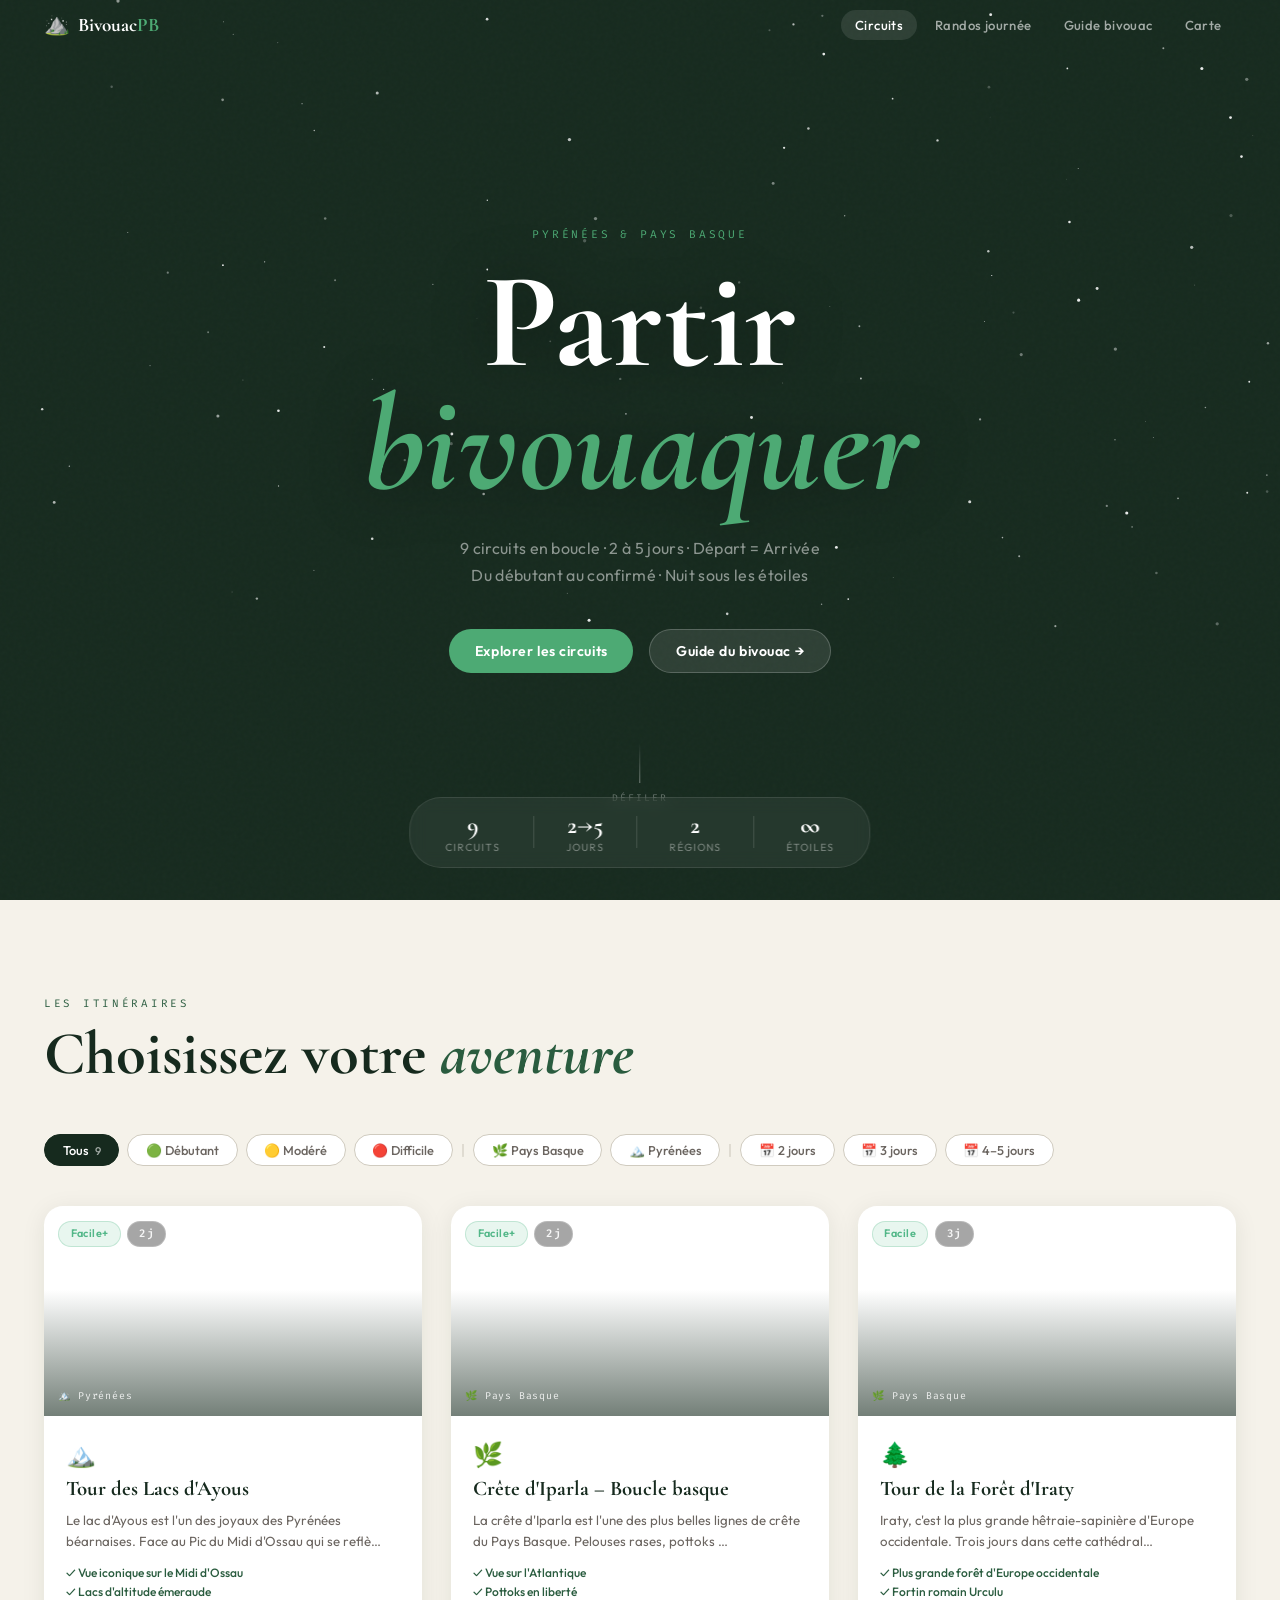
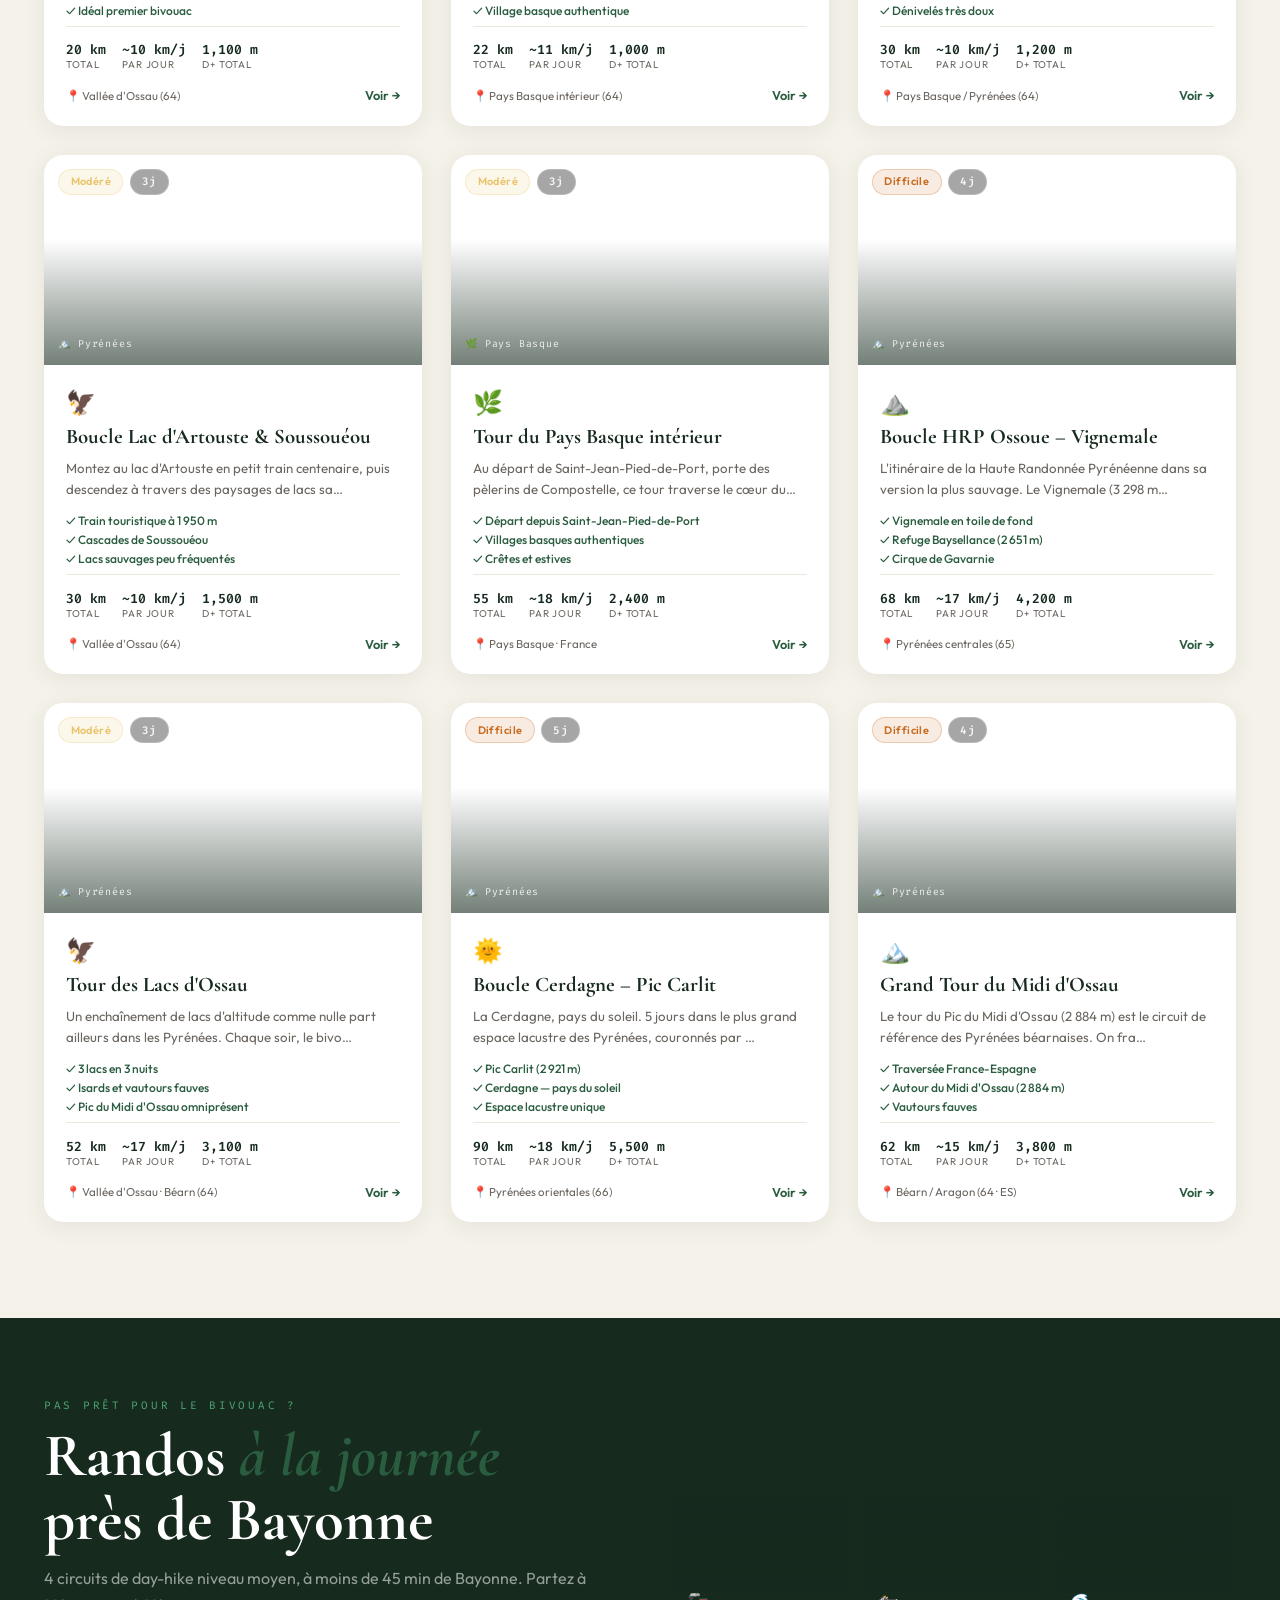
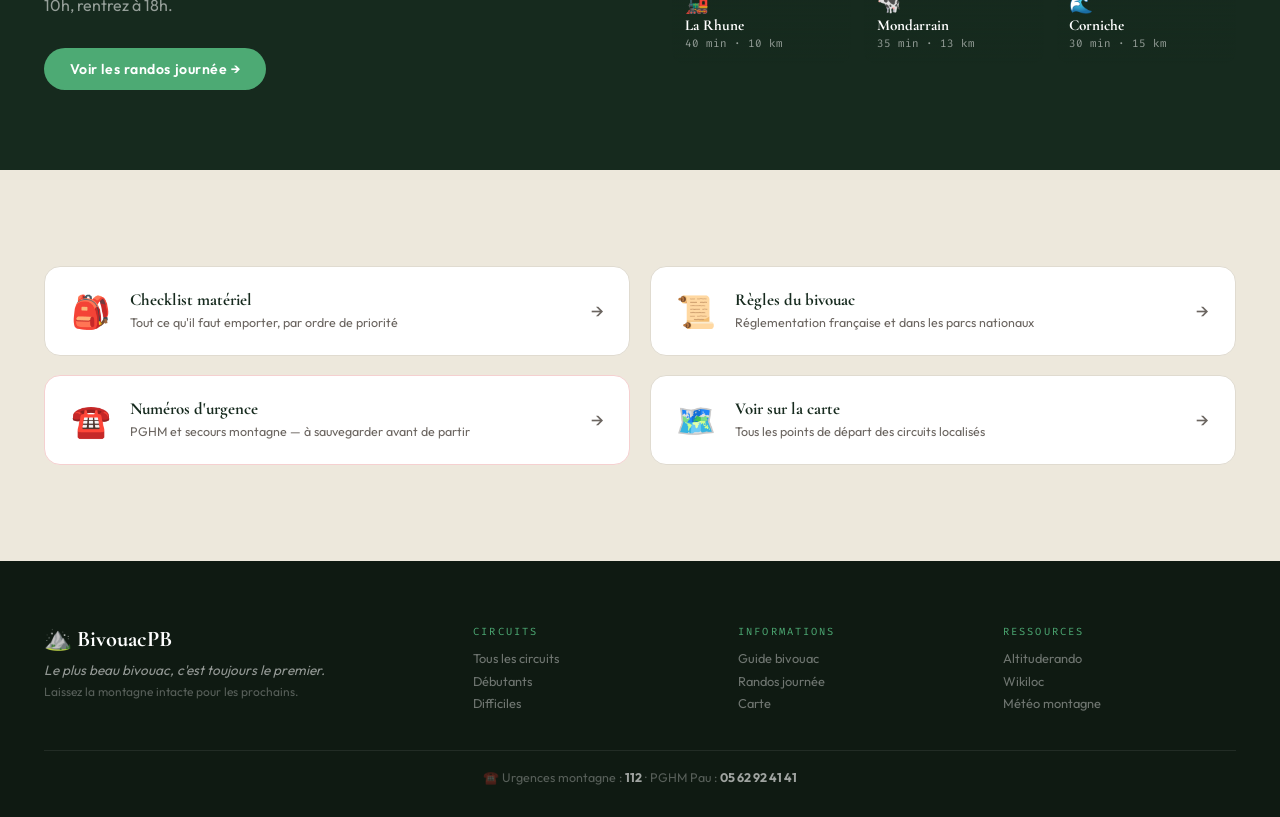
==== commit 0ebce35b: "V2 - ajout randos" ====
--- a/index.html
+++ b/index.html
@@ -4,1494 +4,393 @@
 <meta charset="UTF-8">
 <meta name="viewport" content="width=device-width, initial-scale=1.0">
 <title>Bivouac Pyrénées & Pays Basque</title>
+<meta name="description" content="9 circuits de randonnée en boucle avec bivouac dans les Pyrénées et le Pays Basque. Débutants à confirmés.">
 <link rel="preconnect" href="https://fonts.googleapis.com">
-<link href="https://fonts.googleapis.com/css2?family=Playfair+Display:wght@400;700;900&family=DM+Sans:wght@300;400;500&family=Space+Mono:wght@400;700&display=swap" rel="stylesheet">
-<style>
-  :root {
-    --forest: #1a3d2b;
-    --moss: #2d6a4f;
-    --sage: #52b788;
-    --mist: #b7e4c7;
-    --cream: #faf7f0;
-    --sand: #e9c46a;
-    --rust: #c96a1e;
-    --slate: #2c3e50;
-    --snow: #ffffff;
-    --ink: #1a1a1a;
-    --rock: #6b7280;
-  }
-
-  * { margin: 0; padding: 0; box-sizing: border-box; }
-
-  html { scroll-behavior: smooth; }
-
-  body {
-    font-family: 'DM Sans', sans-serif;
-    background: var(--cream);
-    color: var(--ink);
-    overflow-x: hidden;
-  }
-
-  /* ── HERO ── */
-  .hero {
-    position: relative;
-    height: 100vh;
-    min-height: 600px;
-    display: flex;
-    flex-direction: column;
-    align-items: center;
-    justify-content: center;
-    overflow: hidden;
-    background: var(--forest);
-  }
-
-  .hero-bg {
-    position: absolute; inset: 0;
-    background:
-      radial-gradient(ellipse 80% 60% at 50% 100%, #2d6a4f44 0%, transparent 70%),
-      radial-gradient(ellipse 60% 40% at 80% 20%, #52b78820 0%, transparent 60%),
-      linear-gradient(160deg, #0d2818 0%, #1a3d2b 40%, #1e4d35 100%);
-  }
-
-  /* Mountain SVG silhouette */
-  .hero-mountains {
-    position: absolute;
-    bottom: 0; left: 0; right: 0;
-    height: 55%;
-    pointer-events: none;
-  }
-
-  .hero-stars {
-    position: absolute; inset: 0;
-    background-image:
-      radial-gradient(1.5px 1.5px at 10% 15%, rgba(255,255,255,0.8) 0%, transparent 100%),
-      radial-gradient(1px 1px at 25% 8%, rgba(255,255,255,0.6) 0%, transparent 100%),
-      radial-gradient(1.5px 1.5px at 40% 20%, rgba(255,255,255,0.9) 0%, transparent 100%),
-      radial-gradient(1px 1px at 55% 5%, rgba(255,255,255,0.7) 0%, transparent 100%),
-      radial-gradient(2px 2px at 70% 12%, rgba(255,255,255,0.5) 0%, transparent 100%),
-      radial-gradient(1px 1px at 85% 18%, rgba(255,255,255,0.8) 0%, transparent 100%),
-      radial-gradient(1.5px 1.5px at 15% 30%, rgba(255,255,255,0.6) 0%, transparent 100%),
-      radial-gradient(1px 1px at 60% 25%, rgba(255,255,255,0.4) 0%, transparent 100%),
-      radial-gradient(1px 1px at 90% 8%, rgba(255,255,255,0.7) 0%, transparent 100%),
-      radial-gradient(1.5px 1.5px at 35% 35%, rgba(255,255,255,0.5) 0%, transparent 100%),
-      radial-gradient(1px 1px at 78% 30%, rgba(255,255,255,0.6) 0%, transparent 100%),
-      radial-gradient(2px 2px at 5% 22%, rgba(255,255,255,0.4) 0%, transparent 100%);
-    animation: twinkle 4s ease-in-out infinite alternate;
-  }
-  @keyframes twinkle { from { opacity: .6 } to { opacity: 1 } }
-
-  .hero-content {
-    position: relative;
-    z-index: 10;
-    text-align: center;
-    padding: 0 1.5rem;
-    animation: fadeUp 1.2s ease both;
-  }
-  @keyframes fadeUp {
-    from { opacity: 0; transform: translateY(30px); }
-    to   { opacity: 1; transform: translateY(0); }
-  }
-
-  .hero-eyebrow {
-    font-family: 'Space Mono', monospace;
-    font-size: .7rem;
-    letter-spacing: .25em;
-    color: var(--sage);
-    text-transform: uppercase;
-    margin-bottom: 1.2rem;
-    animation: fadeUp 1.2s .2s ease both;
-  }
-
-  .hero-title {
-    font-family: 'Playfair Display', serif;
-    font-size: clamp(3rem, 9vw, 7rem);
-    font-weight: 900;
-    line-height: .95;
-    color: var(--snow);
-    text-shadow: 0 4px 40px rgba(0,0,0,.5);
-    animation: fadeUp 1.2s .3s ease both;
-  }
-
-  .hero-title em {
-    font-style: italic;
-    color: var(--sage);
-    display: block;
-  }
-
-  .hero-sub {
-    margin-top: 1.5rem;
-    font-size: 1rem;
-    font-weight: 300;
-    color: rgba(255,255,255,.65);
-    letter-spacing: .04em;
-    animation: fadeUp 1.2s .5s ease both;
-  }
-
-  .hero-tags {
-    display: flex;
-    gap: .6rem;
-    justify-content: center;
-    flex-wrap: wrap;
-    margin-top: 2rem;
-    animation: fadeUp 1.2s .7s ease both;
-  }
-
-  .tag {
-    padding: .35rem .9rem;
-    border: 1px solid rgba(255,255,255,.2);
-    border-radius: 2rem;
-    font-size: .75rem;
-    color: rgba(255,255,255,.7);
-    background: rgba(255,255,255,.07);
-    backdrop-filter: blur(4px);
-    letter-spacing: .05em;
-  }
-
-  .hero-scroll {
-    position: absolute;
-    bottom: 2.5rem;
-    left: 50%;
-    transform: translateX(-50%);
-    display: flex;
-    flex-direction: column;
-    align-items: center;
-    gap: .5rem;
-    color: rgba(255,255,255,.4);
-    font-family: 'Space Mono', monospace;
-    font-size: .6rem;
-    letter-spacing: .15em;
-    animation: bounce 2s ease-in-out infinite;
-    cursor: pointer;
-    z-index: 10;
-  }
-  @keyframes bounce {
-    0%, 100% { transform: translateX(-50%) translateY(0); }
-    50% { transform: translateX(-50%) translateY(8px); }
-  }
-  .scroll-line {
-    width: 1px;
-    height: 40px;
-    background: linear-gradient(to bottom, transparent, rgba(255,255,255,.4));
-  }
-
-  /* ── NAV ── */
-  nav {
-    position: sticky;
-    top: 0;
-    z-index: 100;
-    background: rgba(26, 61, 43, 0.95);
-    backdrop-filter: blur(12px);
-    border-bottom: 1px solid rgba(82, 183, 136, .2);
-  }
-
-  .nav-inner {
-    max-width: 1200px;
-    margin: 0 auto;
-    display: flex;
-    align-items: center;
-    justify-content: space-between;
-    padding: .9rem 2rem;
-    gap: 1rem;
-  }
-
-  .nav-logo {
-    font-family: 'Playfair Display', serif;
-    font-size: 1.1rem;
-    font-weight: 700;
-    color: var(--snow);
-    white-space: nowrap;
-  }
-  .nav-logo span { color: var(--sage); }
-
-  .nav-links {
-    display: flex;
-    gap: .3rem;
-    flex-wrap: wrap;
-    justify-content: flex-end;
-  }
-
-  .nav-links a {
-    color: rgba(255,255,255,.6);
-    text-decoration: none;
-    font-size: .75rem;
-    padding: .4rem .7rem;
-    border-radius: .3rem;
-    transition: all .2s;
-    white-space: nowrap;
-    letter-spacing: .03em;
-  }
-  .nav-links a:hover { color: var(--sage); background: rgba(82,183,136,.1); }
-
-  /* ── SECTIONS ── */
-  section { padding: 5rem 1.5rem; }
-
-  .container { max-width: 1200px; margin: 0 auto; }
-
-  .section-label {
-    font-family: 'Space Mono', monospace;
-    font-size: .65rem;
-    letter-spacing: .25em;
-    text-transform: uppercase;
-    color: var(--moss);
-    margin-bottom: .8rem;
-  }
-
-  .section-title {
-    font-family: 'Playfair Display', serif;
-    font-size: clamp(2rem, 5vw, 3.5rem);
-    font-weight: 700;
-    line-height: 1.1;
-    color: var(--forest);
-    margin-bottom: 1rem;
-  }
-
-  .section-title em { font-style: italic; color: var(--moss); }
-
-  .section-desc {
-    font-size: 1rem;
-    color: var(--rock);
-    max-width: 600px;
-    line-height: 1.7;
-  }
-
-  /* ── FILTERS ── */
-  .filters-wrap {
-    display: flex;
-    gap: .6rem;
-    flex-wrap: wrap;
-    margin-top: 2.5rem;
-    margin-bottom: 3rem;
-  }
-
-  .filter-btn {
-    padding: .5rem 1.2rem;
-    border-radius: 2rem;
-    border: 1.5px solid #d1d5db;
-    background: white;
-    font-family: 'DM Sans', sans-serif;
-    font-size: .8rem;
-    color: var(--rock);
-    cursor: pointer;
-    transition: all .2s;
-    letter-spacing: .03em;
-  }
-  .filter-btn:hover { border-color: var(--sage); color: var(--moss); }
-  .filter-btn.active {
-    background: var(--forest);
-    border-color: var(--forest);
-    color: white;
-  }
-
-  /* ── CIRCUIT CARDS GRID ── */
-  .cards-grid {
-    display: grid;
-    grid-template-columns: repeat(auto-fill, minmax(340px, 1fr));
-    gap: 2rem;
-  }
-
-  .card {
-    background: white;
-    border-radius: 1.2rem;
-    overflow: hidden;
-    box-shadow: 0 2px 20px rgba(0,0,0,.06);
-    transition: transform .3s ease, box-shadow .3s ease;
-    cursor: pointer;
-    display: flex;
-    flex-direction: column;
-  }
-  .card:hover { transform: translateY(-6px); box-shadow: 0 12px 40px rgba(0,0,0,.13); }
-
-  .card-img {
-    position: relative;
-    height: 200px;
-    overflow: hidden;
-    flex-shrink: 0;
-  }
-
-  .card-img-inner {
-    width: 100%;
-    height: 100%;
-    background-size: cover;
-    background-position: center;
-    transition: transform .5s ease;
-  }
-  .card:hover .card-img-inner { transform: scale(1.06); }
-
-  .card-level {
-    position: absolute;
-    top: 1rem;
-    right: 1rem;
-    padding: .3rem .75rem;
-    border-radius: 2rem;
-    font-size: .7rem;
-    font-weight: 500;
-    backdrop-filter: blur(8px);
-    letter-spacing: .05em;
-  }
-  .level-facile { background: rgba(82,183,136,.85); color: white; }
-  .level-modere { background: rgba(233,196,106,.9); color: #5a3e00; }
-  .level-difficile { background: rgba(201,106,30,.9); color: white; }
-
-  .card-region {
-    position: absolute;
-    bottom: 1rem;
-    left: 1rem;
-    font-family: 'Space Mono', monospace;
-    font-size: .6rem;
-    letter-spacing: .1em;
-    color: rgba(255,255,255,.9);
-    background: rgba(0,0,0,.4);
-    backdrop-filter: blur(4px);
-    padding: .25rem .6rem;
-    border-radius: .3rem;
-  }
-
-  .card-body {
-    padding: 1.4rem 1.4rem 1.6rem;
-    flex: 1;
-    display: flex;
-    flex-direction: column;
-  }
-
-  .card-emoji { font-size: 1.4rem; margin-bottom: .5rem; }
-
-  .card-title {
-    font-family: 'Playfair Display', serif;
-    font-size: 1.2rem;
-    font-weight: 700;
-    color: var(--forest);
-    margin-bottom: .5rem;
-    line-height: 1.3;
-  }
-
-  .card-stats {
-    display: flex;
-    gap: .7rem;
-    flex-wrap: wrap;
-    margin-top: auto;
-    padding-top: 1rem;
-    border-top: 1px solid #f0f0f0;
-  }
-
-  .stat {
-    display: flex;
-    flex-direction: column;
-    align-items: flex-start;
-  }
-  .stat-val {
-    font-family: 'Space Mono', monospace;
-    font-size: .85rem;
-    font-weight: 700;
-    color: var(--forest);
-  }
-  .stat-key {
-    font-size: .65rem;
-    color: var(--rock);
-    letter-spacing: .05em;
-    text-transform: uppercase;
-  }
-
-  .card-open-btn {
-    display: inline-flex;
-    align-items: center;
-    gap: .4rem;
-    margin-top: 1.1rem;
-    font-size: .8rem;
-    font-weight: 500;
-    color: var(--moss);
-    text-decoration: none;
-    letter-spacing: .04em;
-  }
-  .card-open-btn svg { transition: transform .2s; }
-  .card-open-btn:hover svg { transform: translateX(4px); }
-
-  /* ── MODAL / DETAIL OVERLAY ── */
-  .modal-overlay {
-    position: fixed; inset: 0;
-    z-index: 200;
-    background: rgba(10,20,14,.75);
-    backdrop-filter: blur(6px);
-    display: flex;
-    align-items: flex-start;
-    justify-content: center;
-    padding: 2rem 1rem;
-    overflow-y: auto;
-    opacity: 0;
-    pointer-events: none;
-    transition: opacity .3s;
-  }
-  .modal-overlay.open { opacity: 1; pointer-events: all; }
-
-  .modal {
-    background: var(--cream);
-    border-radius: 1.5rem;
-    max-width: 820px;
-    width: 100%;
-    overflow: hidden;
-    box-shadow: 0 30px 100px rgba(0,0,0,.35);
-    transform: translateY(30px);
-    transition: transform .35s cubic-bezier(.16,1,.3,1);
-    position: relative;
-  }
-  .modal-overlay.open .modal { transform: translateY(0); }
-
-  .modal-hero {
-    position: relative;
-    height: 280px;
-    overflow: hidden;
-  }
-  .modal-hero-img {
-    width: 100%;
-    height: 100%;
-    background-size: cover;
-    background-position: center;
-  }
-  .modal-hero-overlay {
-    position: absolute; inset: 0;
-    background: linear-gradient(to bottom, transparent 40%, rgba(10,20,14,.85) 100%);
-  }
-  .modal-hero-content {
-    position: absolute;
-    bottom: 1.5rem;
-    left: 2rem;
-    right: 2rem;
-  }
-  .modal-title {
-    font-family: 'Playfair Display', serif;
-    font-size: clamp(1.4rem, 4vw, 2rem);
-    font-weight: 900;
-    color: white;
-    line-height: 1.1;
-  }
-  .modal-sub {
-    color: rgba(255,255,255,.65);
-    font-size: .85rem;
-    margin-top: .3rem;
-  }
-
-  .modal-close {
-    position: absolute;
-    top: 1rem;
-    right: 1rem;
-    width: 2.2rem;
-    height: 2.2rem;
-    background: rgba(0,0,0,.4);
-    backdrop-filter: blur(4px);
-    border: none;
-    border-radius: 50%;
-    color: white;
-    font-size: 1.1rem;
-    cursor: pointer;
-    display: flex;
-    align-items: center;
-    justify-content: center;
-    transition: background .2s;
-    z-index: 5;
-  }
-  .modal-close:hover { background: rgba(0,0,0,.7); }
-
-  .modal-body {
-    padding: 2rem;
-  }
-
-  .modal-stats-row {
-    display: flex;
-    gap: 1rem;
-    flex-wrap: wrap;
-    margin-bottom: 2rem;
-  }
-
-  .modal-stat {
-    flex: 1;
-    min-width: 100px;
-    background: white;
-    border-radius: .8rem;
-    padding: .9rem 1rem;
-    text-align: center;
-    border: 1px solid #eee;
-  }
-  .modal-stat-icon { font-size: 1.3rem; }
-  .modal-stat-val {
-    font-family: 'Space Mono', monospace;
-    font-size: .95rem;
-    font-weight: 700;
-    color: var(--forest);
-    display: block;
-    margin-top: .2rem;
-  }
-  .modal-stat-key {
-    font-size: .62rem;
-    color: var(--rock);
-    letter-spacing: .08em;
-    text-transform: uppercase;
-  }
-
-  .modal-section {
-    margin-bottom: 1.8rem;
-  }
-  .modal-section-title {
-    font-family: 'Space Mono', monospace;
-    font-size: .65rem;
-    letter-spacing: .2em;
-    text-transform: uppercase;
-    color: var(--moss);
-    margin-bottom: 1rem;
-    padding-bottom: .5rem;
-    border-bottom: 1px solid #e5e7eb;
-  }
-
-  .info-grid {
-    display: grid;
-    grid-template-columns: auto 1fr;
-    gap: .4rem .8rem;
-    font-size: .85rem;
-  }
-  .info-label {
-    font-weight: 500;
-    color: var(--rock);
-    white-space: nowrap;
-  }
-  .info-val { color: var(--ink); }
-
-  /* Etapes table */
-  .etapes-table {
-    width: 100%;
-    border-collapse: collapse;
-    font-size: .8rem;
-  }
-  .etapes-table th {
-    background: var(--forest);
-    color: white;
-    padding: .6rem .8rem;
-    text-align: left;
-    font-family: 'Space Mono', monospace;
-    font-size: .6rem;
-    letter-spacing: .1em;
-    text-transform: uppercase;
-    font-weight: 400;
-  }
-  .etapes-table th:first-child { border-radius: .4rem 0 0 0; }
-  .etapes-table th:last-child { border-radius: 0 .4rem 0 0; }
-  .etapes-table td {
-    padding: .7rem .8rem;
-    border-bottom: 1px solid #f0f0f0;
-    vertical-align: top;
-    line-height: 1.5;
-  }
-  .etapes-table tr:nth-child(even) td { background: #f8faf9; }
-  .etapes-table .jour {
-    font-family: 'Space Mono', monospace;
-    font-size: .7rem;
-    font-weight: 700;
-    color: var(--moss);
-    white-space: nowrap;
-  }
-  .etapes-table .dist {
-    font-family: 'Space Mono', monospace;
-    font-size: .75rem;
-    color: var(--forest);
-    white-space: nowrap;
-    font-weight: 700;
-  }
-  .etapes-table .deni {
-    font-size: .72rem;
-    color: var(--rock);
-    white-space: nowrap;
-  }
-  .bivouac-dot {
-    display: inline-block;
-    width: 6px; height: 6px;
-    background: var(--sage);
-    border-radius: 50%;
-    margin-right: .4rem;
-    vertical-align: middle;
-  }
-
-  /* Tips list */
-  .tips-list {
-    list-style: none;
-    display: flex;
-    flex-direction: column;
-    gap: .6rem;
-  }
-  .tips-list li {
-    padding: .6rem .9rem;
-    background: white;
-    border-radius: .5rem;
-    border-left: 3px solid var(--sage);
-    font-size: .83rem;
-    line-height: 1.55;
-    color: var(--slate);
-  }
-
-  /* Links */
-  .links-list {
-    display: flex;
-    flex-direction: column;
-    gap: .5rem;
-  }
-  .ext-link {
-    display: flex;
-    align-items: center;
-    gap: .7rem;
-    padding: .7rem .9rem;
-    background: white;
-    border-radius: .5rem;
-    border: 1px solid #e5e7eb;
-    text-decoration: none;
-    color: var(--ink);
-    font-size: .82rem;
-    transition: all .2s;
-  }
-  .ext-link:hover { border-color: var(--sage); background: #f0faf4; }
-  .ext-link-icon { font-size: 1rem; flex-shrink: 0; }
-  .ext-link-label { font-weight: 500; color: var(--forest); }
-  .ext-link-note { color: var(--rock); font-size: .75rem; margin-top: .1rem; }
-  .ext-link-arrow { margin-left: auto; color: var(--rock); }
-
-  /* ── MATERIEL SECTION ── */
-  .materiel-bg {
-    background: var(--forest);
-  }
-
-  .materiel-bg .section-label { color: var(--sage); }
-  .materiel-bg .section-title { color: white; }
-  .materiel-bg .section-title em { color: var(--sage); }
-  .materiel-bg .section-desc { color: rgba(255,255,255,.55); }
-
-  .materiel-grid {
-    display: grid;
-    grid-template-columns: repeat(auto-fill, minmax(280px, 1fr));
-    gap: 1.2rem;
-    margin-top: 3rem;
-  }
-
-  .materiel-card {
-    background: rgba(255,255,255,.07);
-    border: 1px solid rgba(255,255,255,.1);
-    border-radius: 1rem;
-    padding: 1.4rem;
-    transition: background .2s;
-  }
-  .materiel-card:hover { background: rgba(255,255,255,.11); }
-
-  .materiel-top {
-    display: flex;
-    align-items: flex-start;
-    justify-content: space-between;
-    margin-bottom: .8rem;
-  }
-  .materiel-icon { font-size: 1.6rem; }
-  .prio-badge {
-    font-size: .65rem;
-    padding: .25rem .6rem;
-    border-radius: 2rem;
-    font-weight: 500;
-    letter-spacing: .05em;
-  }
-  .prio-rouge { background: rgba(220,38,38,.25); color: #fca5a5; border: 1px solid rgba(220,38,38,.3); }
-  .prio-orange { background: rgba(234,88,12,.2); color: #fdba74; border: 1px solid rgba(234,88,12,.25); }
-  .prio-jaune { background: rgba(234,179,8,.15); color: #fde047; border: 1px solid rgba(234,179,8,.2); }
-
-  .materiel-name {
-    font-size: .9rem;
-    font-weight: 500;
-    color: white;
-    margin-bottom: .3rem;
-    line-height: 1.35;
-  }
-  .materiel-prix {
-    font-family: 'Space Mono', monospace;
-    font-size: .72rem;
-    color: var(--sage);
-  }
-  .materiel-ou {
-    font-size: .72rem;
-    color: rgba(255,255,255,.4);
-    margin-top: .2rem;
-  }
-
-  /* ── REGLES BIVOUAC ── */
-  .regles-grid {
-    display: grid;
-    grid-template-columns: repeat(auto-fill, minmax(260px, 1fr));
-    gap: 1.5rem;
-    margin-top: 3rem;
-  }
-
-  .regle-card {
-    background: white;
-    border-radius: 1rem;
-    padding: 1.5rem;
-    box-shadow: 0 2px 12px rgba(0,0,0,.05);
-    border-top: 3px solid var(--sage);
-  }
-  .regle-icon { font-size: 1.8rem; margin-bottom: .8rem; }
-  .regle-title {
-    font-family: 'Playfair Display', serif;
-    font-size: 1rem;
-    font-weight: 700;
-    color: var(--forest);
-    margin-bottom: .5rem;
-  }
-  .regle-text {
-    font-size: .82rem;
-    color: var(--rock);
-    line-height: 1.6;
-  }
-
-  /* ── URGENCES BANNER ── */
-  .urgences {
-    background: linear-gradient(135deg, #7f1d1d 0%, #991b1b 100%);
-    padding: 3rem 1.5rem;
-  }
-  .urgences-inner {
-    max-width: 900px;
-    margin: 0 auto;
-    display: grid;
-    grid-template-columns: 1fr auto;
-    gap: 2rem;
-    align-items: center;
-  }
-  .urgences-title {
-    font-family: 'Playfair Display', serif;
-    font-size: 1.5rem;
-    font-weight: 700;
-    color: white;
-    margin-bottom: .5rem;
-  }
-  .urgences-sub {
-    color: rgba(255,255,255,.65);
-    font-size: .85rem;
-  }
-  .urgences-nums {
-    display: flex;
-    flex-direction: column;
-    gap: .6rem;
-  }
-  .urg-num {
-    display: flex;
-    align-items: center;
-    gap: .8rem;
-    background: rgba(255,255,255,.1);
-    border-radius: .6rem;
-    padding: .7rem 1.2rem;
-  }
-  .urg-label { color: rgba(255,255,255,.6); font-size: .75rem; }
-  .urg-val {
-    font-family: 'Space Mono', monospace;
-    font-size: 1rem;
-    font-weight: 700;
-    color: white;
-  }
-
-  /* ── FOOTER ── */
-  footer {
-    background: #0d1f14;
-    padding: 3rem 1.5rem;
-    text-align: center;
-  }
-  .footer-logo {
-    font-family: 'Playfair Display', serif;
-    font-size: 1.5rem;
-    color: white;
-    margin-bottom: .5rem;
-  }
-  .footer-logo span { color: var(--sage); }
-  .footer-sub {
-    font-size: .8rem;
-    color: rgba(255,255,255,.35);
-    letter-spacing: .06em;
-  }
-
-  /* ── UTILS ── */
-  .hidden { display: none !important; }
-
-  @media (max-width: 640px) {
-    .urgences-inner { grid-template-columns: 1fr; }
-    .modal-stats-row { gap: .6rem; }
-    .modal-stat { min-width: 80px; padding: .7rem .6rem; }
-    .etapes-table { font-size: .72rem; }
-    .etapes-table td { padding: .5rem .5rem; }
-    section { padding: 3.5rem 1rem; }
-    .modal-body { padding: 1.3rem; }
-  }
-</style>
+<link href="https://fonts.googleapis.com/css2?family=Cormorant+Garamond:ital,wght@0,400;0,600;0,700;1,400;1,700&family=Outfit:wght@300;400;500;600&family=Fira+Code:wght@400;500&display=swap" rel="stylesheet">
+<link rel="stylesheet" href="style.css">
 </head>
 <body>
 
-<!-- HERO -->
-<div class="hero">
-  <div class="hero-bg"></div>
-  <div class="hero-stars"></div>
-
-  <!-- Mountain silhouette SVG -->
-  <svg class="hero-mountains" viewBox="0 0 1440 320" preserveAspectRatio="none" xmlns="http://www.w3.org/2000/svg">
-    <path d="M0,320 L0,200 L60,180 L120,195 L180,160 L240,175 L300,140 L360,155 L420,120 L480,140 L540,100 L600,125 L660,85 L720,110 L780,70 L840,95 L900,55 L960,80 L1020,45 L1080,70 L1140,90 L1200,65 L1260,100 L1320,80 L1380,110 L1440,90 L1440,320 Z" fill="rgba(10,25,16,0.7)"/>
-    <path d="M0,320 L0,240 L80,220 L160,235 L240,200 L320,215 L400,180 L480,195 L560,160 L640,180 L720,145 L800,165 L880,130 L960,150 L1040,170 L1120,145 L1200,165 L1280,140 L1360,160 L1440,145 L1440,320 Z" fill="rgba(13,30,20,0.85)"/>
-    <path d="M0,320 L0,270 L120,250 L240,265 L360,245 L480,260 L600,240 L720,255 L840,238 L960,252 L1080,242 L1200,258 L1320,245 L1440,260 L1440,320 Z" fill="rgba(15,35,22,0.95)"/>
-    <path d="M0,320 L0,290 L1440,285 L1440,320 Z" fill="#0d1f14"/>
-  </svg>
-
+<!-- ── NAV ── -->
+<nav class="nav" id="nav">
+  <div class="nav-inner">
+    <a href="index.html" class="nav-logo">
+      <span class="nav-logo-icon">⛰️</span>
+      <span>Bivouac<em>PB</em></span>
+    </a>
+    <div class="nav-links">
+      <a href="index.html" class="active">Circuits</a>
+      <a href="journee.html">Randos journée</a>
+      <a href="guide.html">Guide bivouac</a>
+      <a href="carte.html">Carte</a>
+    </div>
+    <button class="nav-burger" id="navBurger" aria-label="Menu">
+      <span></span><span></span><span></span>
+    </button>
+  </div>
+  <div class="nav-mobile" id="navMobile">
+    <a href="index.html">Circuits</a>
+    <a href="journee.html">Randos journée</a>
+    <a href="guide.html">Guide bivouac</a>
+    <a href="carte.html">Carte</a>
+  </div>
+</nav>
+
+<!-- ── HERO ── -->
+<header class="hero">
+  <div class="hero-noise"></div>
+  <canvas class="hero-canvas" id="heroCanvas"></canvas>
   <div class="hero-content">
-    <p class="hero-eyebrow">Pyrénées & Pays Basque</p>
+    <p class="hero-eyebrow">Pyrénées &amp; Pays Basque</p>
     <h1 class="hero-title">
-      Randonnées<br>
-      <em>Bivouac</em>
+      <span class="hero-title-line">Partir</span>
+      <span class="hero-title-line italic">bivouaquer</span>
     </h1>
-    <p class="hero-sub">9 circuits en boucle · Débutants à confirmés · Départ = Arrivée</p>
-    <div class="hero-tags">
-      <span class="tag">🏔️ Pyrénées centrales</span>
-      <span class="tag">🌿 Pays Basque</span>
-      <span class="tag">🌊 Pyrénées orientales</span>
-      <span class="tag">⛺ Bivouac</span>
-      <span class="tag">🔁 Circuits en boucle</span>
-    </div>
-  </div>
-
-  <div class="hero-scroll" onclick="document.getElementById('circuits').scrollIntoView({behavior:'smooth'})">
+    <p class="hero-desc">9 circuits en boucle · 2 à 5 jours · Départ = Arrivée<br>Du débutant au confirmé · Nuit sous les étoiles</p>
+    <div class="hero-cta">
+      <a href="#circuits" class="btn btn-primary">Explorer les circuits</a>
+      <a href="guide.html" class="btn btn-ghost">Guide du bivouac →</a>
+    </div>
+  </div>
+  <div class="hero-scroll-hint">
     <div class="scroll-line"></div>
-    <span>DÉFILER</span>
+    <span>défiler</span>
+  </div>
+  <div class="hero-stats">
+    <div class="hero-stat"><span class="stat-num">9</span><span class="stat-lbl">circuits</span></div>
+    <div class="hero-stat-sep"></div>
+    <div class="hero-stat"><span class="stat-num">2→5</span><span class="stat-lbl">jours</span></div>
+    <div class="hero-stat-sep"></div>
+    <div class="hero-stat"><span class="stat-num">2</span><span class="stat-lbl">régions</span></div>
+    <div class="hero-stat-sep"></div>
+    <div class="hero-stat"><span class="stat-num">∞</span><span class="stat-lbl">étoiles</span></div>
+  </div>
+</header>
+
+<!-- ── CIRCUITS ── -->
+<section class="section" id="circuits">
+  <div class="container">
+    <div class="section-header">
+      <p class="section-eyebrow">Les itinéraires</p>
+      <h2 class="section-title">Choisissez votre <em>aventure</em></h2>
+    </div>
+
+    <!-- Filters -->
+    <div class="filters" id="filters">
+      <button class="filter active" data-f="all">Tous <span class="filter-count" id="fc-all"></span></button>
+      <button class="filter" data-f="facile">🟢 Débutant</button>
+      <button class="filter" data-f="modere">🟡 Modéré</button>
+      <button class="filter" data-f="difficile">🔴 Difficile</button>
+      <span class="filter-sep">|</span>
+      <button class="filter" data-f="paysbasque">🌿 Pays Basque</button>
+      <button class="filter" data-f="pyrenees">🏔️ Pyrénées</button>
+      <span class="filter-sep">|</span>
+      <button class="filter" data-f="2">📅 2 jours</button>
+      <button class="filter" data-f="3">📅 3 jours</button>
+      <button class="filter" data-f="45">📅 4–5 jours</button>
+    </div>
+
+    <div class="cards-grid" id="cardsGrid"></div>
+  </div>
+</section>
+
+<!-- ── TEASER JOURNEE ── -->
+<section class="teaser-band">
+  <div class="container">
+    <div class="teaser-inner">
+      <div class="teaser-text">
+        <p class="section-eyebrow" style="color:var(--sage)">Pas prêt pour le bivouac ?</p>
+        <h2 class="section-title" style="color:white">Randos <em>à la journée</em><br>près de Bayonne</h2>
+        <p style="color:rgba(255,255,255,.55);line-height:1.7;margin-top:.8rem">4 circuits de day-hike niveau moyen, à moins de 45 min de Bayonne. Partez à 10h, rentrez à 18h.</p>
+        <a href="journee.html" class="btn btn-primary" style="margin-top:1.8rem">Voir les randos journée →</a>
+      </div>
+      <div class="teaser-cards">
+        <div class="teaser-mini-card" style="background-image:url('https://images.unsplash.com/photo-1500534314209-a25ddb2bd429?w=400&q=70')">
+          <div class="tmc-overlay"></div>
+          <div class="tmc-body"><span class="tmc-emoji">🚂</span><span class="tmc-title">La Rhune</span><span class="tmc-meta">40 min · 10 km</span></div>
+        </div>
+        <div class="teaser-mini-card" style="background-image:url('https://images.unsplash.com/photo-1441974231531-c6227db76b6e?w=400&q=70')">
+          <div class="tmc-overlay"></div>
+          <div class="tmc-body"><span class="tmc-emoji">🐄</span><span class="tmc-title">Mondarrain</span><span class="tmc-meta">35 min · 13 km</span></div>
+        </div>
+        <div class="teaser-mini-card" style="background-image:url('https://images.unsplash.com/photo-1507525428034-b723cf961d3e?w=400&q=70')">
+          <div class="tmc-overlay"></div>
+          <div class="tmc-body"><span class="tmc-emoji">🌊</span><span class="tmc-title">Corniche</span><span class="tmc-meta">30 min · 15 km</span></div>
+        </div>
+      </div>
+    </div>
+  </div>
+</section>
+
+<!-- ── BIVOUAC CTA ── -->
+<section class="section section-alt">
+  <div class="container">
+    <div class="bivo-cta-grid">
+      <a href="guide.html#materiel" class="bivo-cta-card">
+        <div class="bcta-icon">🎒</div>
+        <div class="bcta-body">
+          <div class="bcta-title">Checklist matériel</div>
+          <div class="bcta-sub">Tout ce qu'il faut emporter, par ordre de priorité</div>
+        </div>
+        <div class="bcta-arrow">→</div>
+      </a>
+      <a href="guide.html#regles" class="bivo-cta-card">
+        <div class="bcta-icon">📜</div>
+        <div class="bcta-body">
+          <div class="bcta-title">Règles du bivouac</div>
+          <div class="bcta-sub">Réglementation française et dans les parcs nationaux</div>
+        </div>
+        <div class="bcta-arrow">→</div>
+      </a>
+      <a href="guide.html#urgences" class="bivo-cta-card bivo-cta-red">
+        <div class="bcta-icon">☎️</div>
+        <div class="bcta-body">
+          <div class="bcta-title">Numéros d'urgence</div>
+          <div class="bcta-sub">PGHM et secours montagne — à sauvegarder avant de partir</div>
+        </div>
+        <div class="bcta-arrow">→</div>
+      </a>
+      <a href="carte.html" class="bivo-cta-card">
+        <div class="bcta-icon">🗺️</div>
+        <div class="bcta-body">
+          <div class="bcta-title">Voir sur la carte</div>
+          <div class="bcta-sub">Tous les points de départ des circuits localisés</div>
+        </div>
+        <div class="bcta-arrow">→</div>
+      </a>
+    </div>
+  </div>
+</section>
+
+<!-- ── FOOTER ── -->
+<footer class="footer">
+  <div class="container">
+    <div class="footer-inner">
+      <div class="footer-brand">
+        <div class="footer-logo">⛰️ BivouacPB</div>
+        <p class="footer-tagline">Le plus beau bivouac, c'est toujours le premier.</p>
+        <p class="footer-sub">Laissez la montagne intacte pour les prochains.</p>
+      </div>
+      <div class="footer-links">
+        <div class="footer-col">
+          <div class="footer-col-title">Circuits</div>
+          <a href="index.html">Tous les circuits</a>
+          <a href="index.html?f=facile">Débutants</a>
+          <a href="index.html?f=difficile">Difficiles</a>
+        </div>
+        <div class="footer-col">
+          <div class="footer-col-title">Informations</div>
+          <a href="guide.html">Guide bivouac</a>
+          <a href="journee.html">Randos journée</a>
+          <a href="carte.html">Carte</a>
+        </div>
+        <div class="footer-col">
+          <div class="footer-col-title">Ressources</div>
+          <a href="https://www.altituderando.com" target="_blank">Altituderando</a>
+          <a href="https://fr.wikiloc.com" target="_blank">Wikiloc</a>
+          <a href="https://meteofrance.com/meteo-montagne/pyrenees" target="_blank">Météo montagne</a>
+        </div>
+      </div>
+    </div>
+    <div class="footer-bottom">
+      <span>☎️ Urgences montagne : <strong>112</strong> · PGHM Pau : <strong>05 62 92 41 41</strong></span>
+    </div>
+  </div>
+</footer>
+
+<!-- CIRCUIT MODAL -->
+<div class="modal-overlay" id="modalOverlay">
+  <div class="modal" id="modal">
+    <button class="modal-close" id="modalClose">✕</button>
+    <div class="modal-hero-img" id="modalImg"></div>
+    <div class="modal-hero-overlay"></div>
+    <div class="modal-hero-content">
+      <div class="modal-level" id="modalLevel"></div>
+      <h2 class="modal-title" id="modalTitle"></h2>
+      <p class="modal-region" id="modalRegion"></p>
+    </div>
+    <div class="modal-body" id="modalBody"></div>
   </div>
 </div>
 
-<!-- NAV -->
-<nav>
-  <div class="nav-inner">
-    <div class="nav-logo">Bivouac <span>Pyrénées</span></div>
-    <div class="nav-links">
-      <a href="#circuits">Circuits</a>
-      <a href="#materiel">Matériel</a>
-      <a href="#regles">Réglementation</a>
-      <a href="#urgences">Urgences</a>
-    </div>
-  </div>
-</nav>
-
-<!-- CIRCUITS -->
-<section id="circuits">
-  <div class="container">
-    <p class="section-label">Les itinéraires</p>
-    <h2 class="section-title">9 circuits <em>en boucle</em></h2>
-    <p class="section-desc">Des sentiers des crêtes basques aux lacs d'altitude pyrénéens. Tous les circuits partent et arrivent au même point.</p>
-
-    <div class="filters-wrap">
-      <button class="filter-btn active" data-filter="all">Tous (9)</button>
-      <button class="filter-btn" data-filter="debutant">🟢 Débutant</button>
-      <button class="filter-btn" data-filter="modere">🟡 Modéré</button>
-      <button class="filter-btn" data-filter="difficile">🔴 Difficile</button>
-      <button class="filter-btn" data-filter="paysbasque">🌿 Pays Basque</button>
-      <button class="filter-btn" data-filter="pyrenees">🏔️ Pyrénées</button>
-      <button class="filter-btn" data-filter="2jours">2 jours</button>
-      <button class="filter-btn" data-filter="3jours">3 jours</button>
-      <button class="filter-btn" data-filter="4jours+">4+ jours</button>
-    </div>
-
-    <div class="cards-grid" id="cardsGrid"></div>
-  </div>
-</section>
-
-<!-- MATERIEL -->
-<section id="materiel" class="materiel-bg">
-  <div class="container">
-    <p class="section-label" style="color:var(--sage)">Équipement</p>
-    <h2 class="section-title" style="color:white">Ce qu'il faut <em>emporter</em></h2>
-    <p class="section-desc" style="color:rgba(255,255,255,.55)">Liste complète pour un premier bivouac. Priorité 🔴 = indispensable avant de partir.</p>
-    <div class="materiel-grid" id="materielGrid"></div>
-  </div>
-</section>
-
-<!-- REGLES -->
-<section id="regles" style="background:#f4f7f5">
-  <div class="container">
-    <p class="section-label">À savoir absolument</p>
-    <h2 class="section-title">Règles du <em>bivouac</em></h2>
-    <p class="section-desc">La réglementation en France et dans les Pyrénées. À lire avant de partir.</p>
-    <div class="regles-grid" id="reglesGrid"></div>
-  </div>
-</section>
-
-<!-- URGENCES -->
-<div class="urgences" id="urgences">
-  <div class="urgences-inner">
-    <div>
-      <div class="urgences-title">☎️ Numéros d'urgence</div>
-      <p class="urgences-sub">En cas d'accident, appelez immédiatement. Le 112 fonctionne même sans réseau sur certains opérateurs.</p>
-      <p class="urgences-sub" style="margin-top:.5rem">Règle d'or : si le temps se gâte, <strong style="color:white">demi-tour sans hésiter</strong>. C'est toujours une option.</p>
-    </div>
-    <div class="urgences-nums">
-      <div class="urg-num">
-        <div>
-          <div class="urg-label">Numéro d'urgence universel</div>
-          <div class="urg-val">112</div>
-        </div>
-      </div>
-      <div class="urg-num">
-        <div>
-          <div class="urg-label">PGHM Pau</div>
-          <div class="urg-val">05 62 92 41 41</div>
-        </div>
-      </div>
-      <div class="urg-num">
-        <div>
-          <div class="urg-label">PGHM Tarbes</div>
-          <div class="urg-val">05 62 44 04 44</div>
-        </div>
-      </div>
-    </div>
-  </div>
-</div>
-
-<!-- FOOTER -->
-<footer>
-  <div class="footer-logo">Bivouac <span>Pyrénées</span></div>
-  <p class="footer-sub">Le plus beau bivouac, c'est toujours le premier &nbsp;·&nbsp; Laissez la montagne intacte</p>
-</footer>
-
-<!-- MODAL -->
-<div class="modal-overlay" id="modalOverlay" onclick="closeModal(event)">
-  <div class="modal" id="modal">
-    <button class="modal-close" onclick="closeModalBtn()">✕</button>
-    <div class="modal-hero">
-      <div class="modal-hero-img" id="modalHeroImg"></div>
-      <div class="modal-hero-overlay"></div>
-      <div class="modal-hero-content">
-        <div class="modal-title" id="modalTitle"></div>
-        <div class="modal-sub" id="modalSub"></div>
-      </div>
-    </div>
-    <div class="modal-body" id="modalBody"></div>
-  </div>
-</div>
-
+<script src="data.js"></script>
+<script src="main.js"></script>
 <script>
-// ─────────────────────────────────────────
-// DATA
-// ─────────────────────────────────────────
-
-const CIRCUITS = [
-  // ── DÉBUTANTS ──
-  {
-    id: 1,
-    emoji: "🏔️",
-    title: "Tour des Lacs d'Ayous",
-    region: "Vallée d'Ossau (64)",
-    level: "facile",
-    levelLabel: "🟢 Facile+",
-    tags: ["debutant","pyrenees","2jours"],
-    jours: "2 jours",
-    kmJour: "~10 km/j",
-    totalKm: "20 km",
-    denivelé: "1 100 m",
-    img: "https://images.unsplash.com/photo-1609766857823-56b5f81a7d67?w=900&q=80",
-    depart: "Parking lac de Bious-Artigues — Gabas (64440)",
-    acces: "Depuis Pau : 1h15 · Depuis Bayonne : 1h45",
-    sommet: "Col d'Ayous (2 185 m)",
-    balisage: "GR 10 (rouge/blanc) — excellent balisage",
-    eau: "Nombreuses sources et lacs",
-    ravito: "Aucun en chemin · Village de Laruns (25 km)",
-    carte: "IGN Top 25 · 1547 OT — Ossau / Vallée d'Aspe",
-    etapes: [
-      ["J1","Bious-Artigues → Lac d'Ayous → Col d'Ayous → Lac Bersau","10 km","+1 100/−300 m","Rive du lac Bersau (2 083 m) — plat, abrité, vue sur le Midi d'Ossau"],
-      ["J2","Lac Bersau → Lac Roumassot → Lac de Casterau → Bious-Artigues","10 km","+100/−900 m","Retour au point de départ"],
-    ],
-    tips: [
-      "Le lac d'Ayous offre l'un des plus beaux couchers de soleil des Pyrénées, face au Pic du Midi d'Ossau.",
-      "Le J2 est en descente : parfait quand on est un peu fatigués le deuxième jour !",
-      "Balisage GR 10 irréprochable — impossible de se perdre, même sans GPS.",
-      "Zone très fréquentée : rassurante pour un premier bivouac (vous ne serez pas seuls).",
-    ],
-    links: [
-      {icon:"⛺", label:"Refuge d'Ayous (plan B)", url:"https://www.refuge-ayous.com", note:"Gardé, réservez en saison"},
-      {icon:"🗺️", label:"Trace GPS Wikiloc", url:"https://fr.wikiloc.com/itineraires-randonnee-pedestres/tour-des-lacs-d-ayous", note:"Track téléchargeable"},
-      {icon:"📷", label:"Altituderando – fiche détaillée", url:"https://www.altituderando.com/Tour-des-lacs-d-Ayous", note:"Photos + description"},
-      {icon:"🌤️", label:"Météo montagne Pyrénées", url:"https://meteofrance.com/meteo-montagne/pyrenees", note:"À consulter la veille"},
-    ],
-  },
-  {
-    id: 2,
-    emoji: "🌿",
-    title: "Crête d'Iparla – Boucle basque",
-    region: "Pays Basque intérieur (64)",
-    level: "facile",
-    levelLabel: "🟢 Facile+",
-    tags: ["debutant","paysbasque","2jours"],
-    jours: "2 jours",
-    kmJour: "~11 km/j",
-    totalKm: "22 km",
-    denivelé: "1 000 m",
-    img: "https://images.unsplash.com/photo-1499856871958-5b9357976b82?w=900&q=80",
-    depart: "Village de Bidarray (64780) — parking de l'église, gratuit",
-    acces: "Depuis Bayonne : 40 min · Depuis Pau : 1h30",
-    sommet: "Crête d'Iparla (1 044 m)",
-    balisage: "Sentiers balisés jaune-rouge + GR 10",
-    eau: "Sources rares en été — emportez 2L/pers minimum",
-    ravito: "Bidarray : boulangerie, épicerie, restaurants",
-    carte: "IGN Top 25 · 1346 OT — Saint-Jean-Pied-de-Port",
-    etapes: [
-      ["J1","Bidarray → Montée crête d'Iparla → Sommet Artzamendi Nord","11 km","+1 000/−200 m","Crête d'Iparla (900–1 000 m) — pelouses rases, vue 360° sur mer et montagne"],
-      ["J2","Crête → Col de Harrieta → Forêt de Hayra → Bidarray","11 km","+200/−1 000 m","Retour au point de départ"],
-    ],
-    tips: [
-      "Ambiance totalement différente des Pyrénées : pelouses basques, moutons, pottoks et vue sur l'Atlantique.",
-      "La crête d'Iparla est l'une des randonnées les plus emblématiques du Pays Basque.",
-      "Bivouac sur les pelouses de crête : herbe rase, terrain plat naturel, idéal pour planter une tente.",
-      "Le village de Bidarray est charmant — parfait pour un dîner le soir du retour.",
-    ],
-    links: [
-      {icon:"🗺️", label:"Visorando – Crête d'Iparla", url:"https://www.visorando.com/randonnee-crete-d-iparla", note:"Description + profil altimétrique"},
-      {icon:"📍", label:"AllTrails – Iparla Ridge", url:"https://www.alltrails.com/trail/france/pyrenees-atlantiques/iparla-ridge", note:"Carte interactive + avis"},
-      {icon:"🌤️", label:"Météo Bidarray", url:"https://meteofrance.com/previsions-meteo-france/bidarray/64780", note:"Prévisions locales"},
-    ],
-  },
-  {
-    id: 3,
-    emoji: "🌲",
-    title: "Tour de la Forêt d'Iraty",
-    region: "Pays Basque / Pyrénées (64)",
-    level: "facile",
-    levelLabel: "🟢 Facile",
-    tags: ["debutant","paysbasque","3jours"],
-    jours: "3 jours",
-    kmJour: "~10 km/j",
-    totalKm: "30 km",
-    denivelé: "1 200 m",
-    img: "https://images.unsplash.com/photo-1448375240586-882707db888b?w=900&q=80",
-    depart: "Chalet Pedro, Plateau d'Iraty (64560)",
-    acces: "Depuis Bayonne : 1h30 · Depuis Pau : 1h45",
-    sommet: "Col Bagargui (1 327 m)",
-    balisage: "GR 10 + sentiers forestiers jaune — très bien indiqué",
-    eau: "Rivières et fontaines en forêt — eau abondante",
-    ravito: "Chalet Pedro (restaurant, épicerie sommaire)",
-    carte: "IGN Top 25 · 1346 OT — Saint-Jean-Pied-de-Port",
-    etapes: [
-      ["J1","Chalet Pedro → Forêt d'Iraty → Lac Arphia → Col Bagargui","10 km","+600/−200 m","Bords du lac Arphia (1 265 m) — lac en forêt, très protégé"],
-      ["J2","Col Bagargui → Crête des Urculu → Tour d'Urculu → Estive","10 km","+500/−400 m","Estives d'Orgambidexka (1 300 m) — pelouses ouvertes"],
-      ["J3","Orgambidexka → Forêt de Soule → Chalet Pedro","10 km","+100/−700 m","Retour au point de départ"],
-    ],
-    tips: [
-      "La forêt d'Iraty est la plus grande hêtraie-sapinière d'Europe — ambiance forestière magique.",
-      "Les dénivelés sont très doux : idéal si certains membres du groupe sont moins habitués.",
-      "La Tour d'Urculu (J2) est un ancien fortin romain — belle surprise culturelle.",
-      "Accessible en 3 jours tranquilles sans dépasser 1 350 m — aucun risque lié à l'altitude.",
-    ],
-    links: [
-      {icon:"🌲", label:"Site officiel Forêt d'Iraty", url:"https://www.paysbasque-foret-iraty.com", note:"Cartes + infos pratiques"},
-      {icon:"🏠", label:"Chalet Pedro (plan B)", url:"https://www.chaletpedro.com", note:"Restaurant + dortoirs"},
-      {icon:"📷", label:"Altituderando – Iraty", url:"https://www.altituderando.com/La-foret-d-Iraty", note:"Photos de saison"},
-    ],
-  },
-  {
-    id: 4,
-    emoji: "🦅",
-    title: "Boucle Lac d'Artouste & Soussouéou",
-    region: "Vallée d'Ossau (64)",
-    level: "modere",
-    levelLabel: "🟡 Modéré",
-    tags: ["debutant","pyrenees","3jours"],
-    jours: "3 jours",
-    kmJour: "~10 km/j",
-    totalKm: "30 km",
-    denivelé: "1 500 m",
-    img: "https://images.unsplash.com/photo-1506905925346-21bda4d32df4?w=900&q=80",
-    depart: "Fabrèges (64440) — parking du téléphérique d'Artouste",
-    acces: "Depuis Pau : 1h20 · Depuis Bayonne : 1h50",
-    sommet: "Lac d'Artouste (1 989 m) + Hourquette d'Arre (2 465 m)",
-    balisage: "GR 10 + sentiers balisés Ossau",
-    eau: "Nombreux lacs et ruisseaux — eau abondante",
-    ravito: "Aucun en chemin (prévoir 3 jours de nourriture)",
-    carte: "IGN Top 25 · 1547 OT — Ossau / Vallée d'Aspe",
-    etapes: [
-      ["J1","Fabrèges → Téléphérique + Train d'Artouste → Lac d'Artouste → Lac d'Arrious","10 km","+400/−200 m","Lac d'Arrious (2 072 m) — vue sur le Midi d'Ossau"],
-      ["J2","Lac d'Arrious → Hourquette d'Arre → Lacs de Soussouéou → Vallée","10 km","+600/−1 100 m","Bords du gave de Soussouéou (1 350 m) — fond de vallée abrité"],
-      ["J3","Soussouéou → Sentier des cascades → Fabrèges","10 km","+400/−650 m","Retour au point de départ"],
-    ],
-    tips: [
-      "Le train d'Artouste est unique : le plus haut train touristique de France (1 950 m). Réservez en avance.",
-      "Les lacs de Soussouéou sont peu fréquentés — spots de bivouac de rêve avec eau courante.",
-      "La Hourquette d'Arre (2 465 m) est le seul passage engagé, mais parfaitement balisé.",
-      "Le retour par les cascades de Soussouéou est spectaculaire et facile.",
-    ],
-    links: [
-      {icon:"🚂", label:"Train d'Artouste (réservation)", url:"https://www.artouste.com", note:"Souvent complet en saison"},
-      {icon:"🗺️", label:"Wikiloc – Soussouéou", url:"https://fr.wikiloc.com/itineraires/lacs-de-soussoueoeu-ossau", note:"Traces GPS du secteur"},
-      {icon:"📷", label:"Altituderando – Lac d'Arrious", url:"https://www.altituderando.com/Lac-d-Arrious", note:"Fiche détaillée + photos"},
-    ],
-  },
-
-  // ── CONFIRMÉS (depuis le 1er doc) ──
-  {
-    id: 5,
-    emoji: "🌿",
-    title: "Tour du Pays Basque intérieur",
-    region: "Pays Basque · France",
-    level: "modere",
-    levelLabel: "⬛ Modéré",
-    tags: ["modere","paysbasque","3jours"],
-    jours: "3 jours",
-    kmJour: "~18 km/j",
-    totalKm: "55 km",
-    denivelé: "2 400 m",
-    img: "https://images.unsplash.com/photo-1469474968028-56623f02e42e?w=900&q=80",
-    depart: "Saint-Jean-Pied-de-Port (64220) — parking porte Saint-Jacques",
-    acces: "Depuis Bayonne : 55 min · Depuis Pau : 1h20",
-    sommet: "Sommet d'Occabé (1 456 m)",
-    balisage: "GR 10 (rouge/blanc) + sentiers locaux jaune",
-    eau: "Sources en altitude, villages de Banca et Aldudes",
-    ravito: "Villages traversés : Banca, Aldudes",
-    carte: "IGN Top 25 · 1346 OT — Saint-Jean-Pied-de-Port",
-    etapes: [
-      ["J1","Saint-Jean-Pied-de-Port → Col d'Ursuia → Crête d'Iparla","18 km","+1 050/−250 m","Crête d'Iparla (1 044 m)"],
-      ["J2","Crête d'Iparla → Forêt d'Hayra → Sommet d'Occabé","20 km","+950/−700 m","Plateau sous Occabé (1 350 m)"],
-      ["J3","Occabé → Col de Burdincurutcheta → Saint-Jean-Pied-de-Port","17 km","+400/−1 450 m","Retour au point de départ"],
-    ],
-    tips: [
-      "Remplissez vos gourdes au départ : les sources sont parfois taries en été.",
-      "La crête d'Iparla est exposée au vent — prévoyez un abri léger.",
-      "Les estives sont fréquentées par des troupeaux gardés ; restez sur les sentiers.",
-      "Ce circuit peut se raccourcir en 2 jours pour les randonneurs expérimentés.",
-    ],
-    links: [
-      {icon:"🗺️", label:"IGNrando – Pays Basque", url:"https://ignrando.fr/fr/communautes-et-parcours/detail-un-parcours?id=53791", note:"Trace GPS officielle"},
-      {icon:"📷", label:"Visorando – Tour Pays Basque", url:"https://www.visorando.com/randonnee-tour-du-pays-basque/", note:"Description + photos"},
-      {icon:"🌤️", label:"Météo montagne Pyrénées", url:"https://meteofrance.com/meteo-montagne/pyrenees", note:"Prévisions quotidiennes"},
-    ],
-  },
-  {
-    id: 6,
-    emoji: "⛰️",
-    title: "Boucle HRP Ossoue – Vignemale",
-    region: "Pyrénées centrales (65)",
-    level: "difficile",
-    levelLabel: "⬛⬛ Difficile",
-    tags: ["difficile","pyrenees","4jours+"],
-    jours: "4 jours",
-    kmJour: "~17 km/j",
-    totalKm: "68 km",
-    denivelé: "4 200 m",
-    img: "https://images.unsplash.com/photo-1464822759023-fed622ff2c3b?w=900&q=80",
-    depart: "Pont d'Espagne, Cauterets (65110) — grand parking payant",
-    acces: "Depuis Tarbes : 1h · Depuis Pau : 1h30",
-    sommet: "Hourquette d'Ossoue (2 734 m)",
-    balisage: "HRP (jaune/rouge) + GR 10",
-    eau: "Nombreux lacs en altitude · Refuge de la Baysellance (gardé)",
-    ravito: "Refuge des Oulettes + Baysellance en route",
-    carte: "IGN Top 25 · 1748 OT — Gavarnie / Luz-Saint-Sauveur",
-    etapes: [
-      ["J1","Pont d'Espagne → Lac de Gaube → Refuge des Oulettes de Gaube","14 km","+1 200/−100 m","Refuge des Oulettes (2 151 m)"],
-      ["J2","Oulettes → Hourquette d'Ossoue → Refuge de Baysellance","12 km","+1 050/−600 m","Refuge Baysellance (2 651 m)"],
-      ["J3","Baysellance → Barrage d'Ossoue → Gavarnie","24 km","+600/−1 900 m","Zone bivouac Gavarnie (1 600 m)"],
-      ["J4","Gavarnie → Col des Tentes (opt.) → Pont d'Espagne via GR 10","18 km","+1 350/−1 600 m","Retour au point de départ"],
-    ],
-    tips: [
-      "Réservez les refuges au minimum 4 semaines à l'avance en juillet-août.",
-      "La Hourquette d'Ossoue peut être enneigée jusqu'en juillet — crampons légers utiles.",
-      "Le bivouac est interdit dans le cœur du Parc National : campez à moins d'1h des cols.",
-      "Prévoyez des vêtements chauds : les nuits en altitude descendent sous 5°C même en été.",
-    ],
-    links: [
-      {icon:"⛺", label:"Refuge des Oulettes de Gaube", url:"https://refugedesoulettes.ffcam.fr", note:"Réservation obligatoire"},
-      {icon:"⛺", label:"Refuge de Baysellance", url:"https://www.refuges-pyrenees.com/refuge-baysellance", note:"Dernier refuge avant Vignemale"},
-      {icon:"🏞️", label:"Parc National des Pyrénées", url:"https://www.pyrenees-parcnational.fr", note:"Règles de bivouac dans le parc"},
-    ],
-  },
-  {
-    id: 7,
-    emoji: "🦅",
-    title: "Tour des Lacs d'Ossau",
-    region: "Vallée d'Ossau · Béarn (64)",
-    level: "modere",
-    levelLabel: "⬛ Modéré",
-    tags: ["modere","pyrenees","3jours"],
-    jours: "3 jours",
-    kmJour: "~17 km/j",
-    totalKm: "52 km",
-    denivelé: "3 100 m",
-    img: "https://images.unsplash.com/photo-1501854140801-50d01698950b?w=900&q=80",
-    depart: "Gabas (64440) — parking du lac de Bious-Artigues",
-    acces: "Depuis Pau : 1h15 · Depuis Bayonne : 1h45",
-    sommet: "Col de Peyreget (2 208 m)",
-    balisage: "GR 10 + sentiers balisés Ossau",
-    eau: "Lacs de Bious, d'Anglas, de Peyreget",
-    ravito: "Cabane de Peyreget (non gardée)",
-    carte: "IGN Top 25 · 1547 OT — Ossau / Vallée d'Aspe",
-    etapes: [
-      ["J1","Bious-Artigues → Lacs d'Ayous → Col d'Ayous","17 km","+1 150/−350 m","Lac d'Ayous (2 185 m) — vue iconique face au Pic du Midi"],
-      ["J2","Col d'Ayous → Lac de Bersau → Lac d'Anglas → Col d'Anglas","19 km","+1 100/−950 m","Lac d'Anglas (2 065 m)"],
-      ["J3","Col d'Anglas → Lac de Peyreget → Col de Peyreget → Bious-Artigues","16 km","+850/−1 750 m","Retour au point de départ"],
-    ],
-    tips: [
-      "Le lac d'Ayous offre l'un des plus beaux panoramas des Pyrénées face au Pic du Midi d'Ossau.",
-      "Les isards et vautours fauves sont fréquents — emportez des jumelles.",
-      "Évitez ce circuit par temps d'orage : les crêtes sont très exposées à la foudre.",
-    ],
-    links: [
-      {icon:"⛺", label:"Refuge d'Ayous", url:"https://www.refuge-ayous.com", note:"Gardé, dortoirs disponibles"},
-      {icon:"🗺️", label:"Wikiloc – Lacs d'Ossau", url:"https://fr.wikiloc.com/itineraires-randonnee-pedestres/tour-des-lacs-ossau", note:"GPS track téléchargeable"},
-      {icon:"🏞️", label:"Vallée d'Ossau Tourisme", url:"https://www.ossau-pyrenees.com/randonnees", note:"Guide randonnées local"},
-    ],
-  },
-  {
-    id: 8,
-    emoji: "🌞",
-    title: "Boucle Cerdagne – Pic Carlit",
-    region: "Pyrénées orientales (66)",
-    level: "difficile",
-    levelLabel: "⬛⬛ Difficile",
-    tags: ["difficile","pyrenees","4jours+"],
-    jours: "5 jours",
-    kmJour: "~18 km/j",
-    totalKm: "90 km",
-    denivelé: "5 500 m",
-    img: "https://images.unsplash.com/photo-1519681393784-d120267933ba?w=900&q=80",
-    depart: "Les Angles (66210) — parking du lac des Bouillouses",
-    acces: "Depuis Perpignan : 1h45 · Depuis Toulouse : 2h30",
-    sommet: "Pic Carlit (2 921 m) — point culminant des Pyrénées orientales",
-    balisage: "GR 10 + sentiers RNR Carlit",
-    eau: "Nombreux lacs, Lac des Bouillouses",
-    ravito: "Gîte des Bouillouses au départ",
-    carte: "IGN Top 25 · 2249 ET — Font Romeu / Capcir",
-    etapes: [
-      ["J1","Bouillouses → Tour du lac → Lac du Campcardos","16 km","+900/−500 m","Lac du Campcardos (2 310 m)"],
-      ["J2","Campcardos → Portella de Mantet → Mantet","20 km","+1 200/−1 050 m","Zone bivouac Mantet (1 700 m)"],
-      ["J3","Mantet → Col de la Comassa → Lac de Lanós","18 km","+1 050/−900 m","Lac de Lanós (2 213 m)"],
-      ["J4","Lac de Lanós → Ascension Pic Carlit → Bouillouses","20 km","+1 550/−1 500 m","Lac des Bouillouses (2 017 m)"],
-      ["J5","Tour final Bouillouses → Les Angles","16 km","+800/−900 m","Retour au point de départ"],
-    ],
-    tips: [
-      "Le Pic Carlit se gravit facilement depuis les Bouillouses en aller-retour (3h).",
-      "Les Bouillouses sont accessibles en navette depuis Les Angles en juillet-août.",
-      "La Cerdagne est l'une des régions les plus ensoleillées de France — protection solaire obligatoire.",
-      "Orages fréquents l'après-midi en été : partez tôt le matin pour les crêtes.",
-    ],
-    links: [
-      {icon:"🌿", label:"Réserve Naturelle du Carlit", url:"https://www.reserves-naturelles.org/carlit", note:"Réglementation + faune"},
-      {icon:"🏠", label:"Gîte des Bouillouses", url:"https://www.bouillouses.fr", note:"Hébergement au départ"},
-      {icon:"🗺️", label:"Pyrénées Catalanes Tourisme", url:"https://www.pyrenees-catalanes.fr", note:"Infos régionales"},
-    ],
-  },
-  {
-    id: 9,
-    emoji: "🏔️",
-    title: "Grand Tour du Pic du Midi d'Ossau",
-    region: "Béarn / Aragon (64 · ES)",
-    level: "difficile",
-    levelLabel: "⬛⬛ Difficile",
-    tags: ["difficile","pyrenees","4jours+"],
-    jours: "4 jours",
-    kmJour: "~15 km/j",
-    totalKm: "62 km",
-    denivelé: "3 800 m",
-    img: "https://images.unsplash.com/photo-1486870591958-9b9d0d1dda99?w=900&q=80",
-    depart: "Gabas (64440) — parking du lac de Bious-Artigues",
-    acces: "Depuis Pau : 1h15 · Depuis Bayonne : 1h45",
-    sommet: "Passage en Espagne + Col d'Ayous (2 185 m)",
-    balisage: "GR 10 (France) + GR 11 (Espagne)",
-    eau: "Refuges espagnols Pombie, Respomuso + sources altitude",
-    ravito: "Refuge de Pombie (Espagne) — repas disponibles",
-    carte: "IGN 1547 OT + Editorial Alpina n°25 (Espagne)",
-    etapes: [
-      ["J1","Bious-Artigues → Col d'Ayous → Refuge d'Ayous → Portalet","16 km","+1 200/−600 m","Refuge d'Ayous (2 185 m)"],
-      ["J2","Portalet → Refuge de Pombie (versant espagnol)","15 km","+950/−850 m","Refuge de Pombie (2 040 m)"],
-      ["J3","Pombie → Col de Peyreget → Tour versant sud → Lac de Peyreget","17 km","+1 100/−1 000 m","Lac de Peyreget (2 000 m)"],
-      ["J4","Lac de Peyreget → Col Long de Magnabaigt → Bious-Artigues","14 km","+550/−1 350 m","Retour au point de départ"],
-    ],
-    tips: [
-      "Le Pic du Midi d'Ossau (2 884 m) est réservé aux alpinistes équipés — ne pas tenter sans matériel.",
-      "Passage en Espagne (J2) : aucune formalité pour les citoyens européens.",
-      "Le Refuge de Pombie propose repas et ravitaillement — idéal pour alléger le sac.",
-      "Les vautours fauves survolent en permanence cette zone — spectacle garanti !",
-    ],
-    links: [
-      {icon:"⛺", label:"Refuge d'Ayous", url:"https://www.refuge-ayous.com", note:"Réservation en ligne"},
-      {icon:"⛺", label:"Refugio de Pombie (Espagne)", url:"https://www.refugiodepombie.com", note:"Refuge gardé côté Aragon"},
-      {icon:"📷", label:"Altituderando – Tour Midi d'Ossau", url:"https://www.altituderando.com/Tour-du-Pic-du-Midi-d-Ossau", note:"Description complète + photos"},
-      {icon:"🗺️", label:"GR 10 – Pyrénéisme", url:"https://www.pyrenees.com/gr10", note:"Topoguide officiel GR 10"},
-    ],
-  },
-];
-
-const MATERIEL = [
-  {icon:"🏕️", name:"Tente 3 saisons légère (2–3 pers.)", prio:"rouge", pLabel:"Indispensable", prix:"80–250 €", ou:"Décathlon, Salomon, MSR"},
-  {icon:"🛌", name:"Sac de couchage (confort 0°C à −5°C)", prio:"rouge", pLabel:"Indispensable", prix:"60–200 €", ou:"Décathlon Forclaz, Vaude, Rab"},
-  {icon:"🛏️", name:"Matelas isolant (Thermarest ou mousse)", prio:"rouge", pLabel:"Indispensable", prix:"20–80 €", ou:"Décathlon, Sea to Summit"},
-  {icon:"💧", name:"Filtre à eau (Sawyer Squeeze ou Katadyn)", prio:"orange", pLabel:"Très utile", prix:"30–60 €", ou:"Décathlon, Amazon"},
-  {icon:"🍳", name:"Réchaud + gaz + casserole légère", prio:"orange", pLabel:"Très utile", prix:"30–80 €", ou:"Décathlon, MSR, Jetboil"},
-  {icon:"🥘", name:"Nourriture lyophilisée ou déshydratée", prio:"orange", pLabel:"Très utile", prix:"5–12 €/repas", ou:"Freeze-dry.fr, Trek'n'Eat"},
-  {icon:"🧃", name:"Gourde 1L + poche à eau 2L", prio:"orange", pLabel:"Très utile", prix:"10–30 €", ou:"Décathlon, Nalgene, Hydrapak"},
-  {icon:"🧦", name:"Vêtements de rechange + couche chaude", prio:"orange", pLabel:"Très utile", prix:"Variable", ou:"Polaire ou doudoune légère"},
-  {icon:"🔦", name:"Lampe frontale + piles de rechange", prio:"jaune", pLabel:"Utile", prix:"15–40 €", ou:"Petzl, Black Diamond"},
-  {icon:"🩹", name:"Trousse de premiers secours", prio:"jaune", pLabel:"Utile", prix:"15–30 €", ou:"Pharmacie, Décathlon"},
-  {icon:"📱", name:"App. Maps.me ou OruxMaps (offline)", prio:"jaune", pLabel:"Utile", prix:"Gratuit", ou:"Téléchargez avant de partir"},
-  {icon:"🧴", name:"Crème solaire SPF 50+ + anti-insectes", prio:"jaune", pLabel:"Utile", prix:"10–20 €", ou:"Pharmacie, supermarché"},
-];
-
-const REGLES = [
-  {icon:"🕗", title:"Horaires autorisés", text:"Le bivouac est autorisé à partir de 19h et jusqu'à 9h le lendemain matin. En dehors de ces horaires, vous devez être en déplacement."},
-  {icon:"🚗", title:"Distance des routes", text:"Bivouaquer à plus d'1 heure de marche des routes, parkings et accès motorisés. Cela garantit un minimum d'isolement et de tranquillité."},
-  {icon:"🏞️", title:"Parcs nationaux", text:"Le bivouac est strictement interdit dans les cœurs de parcs nationaux (Pyrénées). Vérifiez toujours les zones autorisées avant de partir."},
-  {icon:"🗑️", title:"Déchets", text:"Emportez absolument tous vos déchets, y compris organiques. Laissez le site comme vous l'avez trouvé — voire plus propre."},
-  {icon:"🔥", title:"Feux de camp", text:"Les feux sont interdits en montagne et dans les zones à risque. Utilisez exclusivement un réchaud à gaz ou à alcool."},
-  {icon:"🌊", title:"Eau & sanitaires", text:"Ne polluez jamais les cours d'eau. Enterrez vos déchets organiques à plus de 70m de toute source d'eau. Utilisez du savon biodégradable uniquement."},
-];
-
-// ─────────────────────────────────────────
-// RENDER
-// ─────────────────────────────────────────
-
-function levelClass(l) {
-  return l === 'facile' ? 'level-facile' : l === 'modere' ? 'level-modere' : 'level-difficile';
-}
-
-function renderCards(filter = 'all') {
-  const grid = document.getElementById('cardsGrid');
-  const filtered = filter === 'all' ? CIRCUITS : CIRCUITS.filter(c => c.tags.includes(filter));
-  grid.innerHTML = filtered.map(c => `
-    <div class="card" onclick="openModal(${c.id})">
+// ── Hero canvas particles ──────────────────────────────────
+(function(){
+  const canvas = document.getElementById('heroCanvas');
+  const ctx = canvas.getContext('2d');
+  let W, H, stars = [];
+  function resize(){ W=canvas.width=canvas.offsetWidth; H=canvas.height=canvas.offsetHeight; }
+  function mkStars(){
+    stars=[];
+    for(let i=0;i<120;i++) stars.push({
+      x:Math.random()*W, y:Math.random()*H*0.7,
+      r:Math.random()*1.4+.3, o:Math.random()*.8+.2,
+      speed:Math.random()*.3+.05
+    });
+  }
+  function draw(){
+    ctx.clearRect(0,0,W,H);
+    stars.forEach(s=>{
+      s.o+=s.speed*.01*(Math.random()>.5?1:-1);
+      s.o=Math.max(.1,Math.min(.9,s.o));
+      ctx.beginPath();
+      ctx.arc(s.x,s.y,s.r,0,Math.PI*2);
+      ctx.fillStyle=`rgba(255,255,255,${s.o})`;
+      ctx.fill();
+    });
+    requestAnimationFrame(draw);
+  }
+  resize(); mkStars(); draw();
+  window.addEventListener('resize',()=>{ resize(); mkStars(); });
+})();
+
+// ── Nav scroll behavior ───────────────────────────────────
+window.addEventListener('scroll',()=>{
+  document.getElementById('nav').classList.toggle('scrolled', window.scrollY > 60);
+});
+
+// ── Burger menu ───────────────────────────────────────────
+document.getElementById('navBurger').addEventListener('click',()=>{
+  document.getElementById('navMobile').classList.toggle('open');
+});
+
+// ── Render circuits ───────────────────────────────────────
+const grid = document.getElementById('cardsGrid');
+document.getElementById('fc-all').textContent = CIRCUITS.length;
+
+function renderCards(filter){
+  let data = filter === 'all' ? CIRCUITS :
+    filter === 'paysbasque' ? CIRCUITS.filter(c=>c.zone==='paysbasque') :
+    filter === 'pyrenees' ? CIRCUITS.filter(c=>c.zone==='pyrenees') :
+    filter === '2' ? CIRCUITS.filter(c=>c.jours===2) :
+    filter === '3' ? CIRCUITS.filter(c=>c.jours===3) :
+    filter === '45' ? CIRCUITS.filter(c=>c.jours>=4) :
+    CIRCUITS.filter(c=>c.level===filter);
+
+  grid.innerHTML = data.map((c,i)=>`
+    <article class="card animate-in" style="animation-delay:${i*60}ms" onclick="openModal(${c.id})">
       <div class="card-img">
-        <div class="card-img-inner" style="background-image:url('${c.img}')"></div>
-        <span class="card-level ${levelClass(c.level)}">${c.levelLabel}</span>
-        <span class="card-region">${c.region}</span>
+        <div class="card-img-inner" style="background-image:url('${c.imgThumb}')"></div>
+        <div class="card-img-gradient"></div>
+        <div class="card-badges">
+          <span class="badge" style="background:${c.levelColor}22;color:${c.levelColor};border-color:${c.levelColor}44">${c.levelLabel}</span>
+          <span class="badge badge-days">${c.jours}j</span>
+        </div>
+        <div class="card-zone">${c.zone==='pyrenees'?'🏔️ Pyrénées':'🌿 Pays Basque'}</div>
       </div>
       <div class="card-body">
         <div class="card-emoji">${c.emoji}</div>
-        <div class="card-title">${c.title}</div>
+        <h3 class="card-title">${c.title}</h3>
+        <p class="card-desc">${c.description.substring(0,100)}…</p>
+        <div class="card-highlights">
+          ${c.highlights.map(h=>`<span class="highlight">✓ ${h}</span>`).join('')}
+        </div>
         <div class="card-stats">
-          <div class="stat"><span class="stat-val">${c.jours}</span><span class="stat-key">Durée</span></div>
-          <div class="stat"><span class="stat-val">${c.kmJour}</span><span class="stat-key">Par jour</span></div>
-          <div class="stat"><span class="stat-val">${c.totalKm}</span><span class="stat-key">Total</span></div>
-          <div class="stat"><span class="stat-val">${c.denivelé}</span><span class="stat-key">D+ total</span></div>
-        </div>
-        <span class="card-open-btn">Voir le détail <svg width="14" height="14" viewBox="0 0 24 24" fill="none" stroke="currentColor" stroke-width="2.5"><path d="M5 12h14M12 5l7 7-7 7"/></svg></span>
-      </div>
-    </div>
+          <div class="cstat"><span class="cstat-v">${c.totalKm} km</span><span class="cstat-k">total</span></div>
+          <div class="cstat"><span class="cstat-v">~${c.kmJour} km/j</span><span class="cstat-k">par jour</span></div>
+          <div class="cstat"><span class="cstat-v">${c.denivelé.toLocaleString()} m</span><span class="cstat-k">D+ total</span></div>
+        </div>
+        <div class="card-footer">
+          <span class="card-region">📍 ${c.region}</span>
+          <span class="card-cta">Voir →</span>
+        </div>
+      </div>
+    </article>
   `).join('');
 }
 
-function renderMateriel() {
-  document.getElementById('materielGrid').innerHTML = MATERIEL.map(m => `
-    <div class="materiel-card">
-      <div class="materiel-top">
-        <span class="materiel-icon">${m.icon}</span>
-        <span class="prio-badge prio-${m.prio}">${m.pLabel}</span>
-      </div>
-      <div class="materiel-name">${m.name}</div>
-      <div class="materiel-prix">${m.prix}</div>
-      <div class="materiel-ou">${m.ou}</div>
-    </div>
-  `).join('');
-}
-
-function renderRegles() {
-  document.getElementById('reglesGrid').innerHTML = REGLES.map(r => `
-    <div class="regle-card">
-      <div class="regle-icon">${r.icon}</div>
-      <div class="regle-title">${r.title}</div>
-      <div class="regle-text">${r.text}</div>
-    </div>
-  `).join('');
-}
-
-// ─────────────────────────────────────────
-// MODAL
-// ─────────────────────────────────────────
-
-function openModal(id) {
-  const c = CIRCUITS.find(x => x.id === id);
-  document.getElementById('modalHeroImg').style.backgroundImage = `url('${c.img}')`;
-  document.getElementById('modalTitle').textContent = `${c.emoji}  ${c.title}`;
-  document.getElementById('modalSub').textContent = `${c.region}  ·  ${c.levelLabel}  ·  ${c.jours}  ·  ${c.totalKm}  ·  D+ ${c.denivelé}`;
-
-  document.getElementById('modalBody').innerHTML = `
-    <div class="modal-stats-row">
-      <div class="modal-stat"><div class="modal-stat-icon">📅</div><span class="modal-stat-val">${c.jours}</span><div class="modal-stat-key">Durée</div></div>
-      <div class="modal-stat"><div class="modal-stat-icon">📏</div><span class="modal-stat-val">${c.kmJour}</span><div class="modal-stat-key">Par jour</div></div>
-      <div class="modal-stat"><div class="modal-stat-icon">🗺️</div><span class="modal-stat-val">${c.totalKm}</span><div class="modal-stat-key">Distance totale</div></div>
-      <div class="modal-stat"><div class="modal-stat-icon">⛰️</div><span class="modal-stat-val">${c.denivelé}</span><div class="modal-stat-key">D+ total</div></div>
-    </div>
+// Filter clicks
+document.getElementById('filters').addEventListener('click',e=>{
+  const btn = e.target.closest('.filter');
+  if(!btn) return;
+  document.querySelectorAll('.filter').forEach(b=>b.classList.remove('active'));
+  btn.classList.add('active');
+  renderCards(btn.dataset.f);
+});
+
+// URL param filter
+const urlF = new URLSearchParams(location.search).get('f');
+if(urlF){
+  const btn = document.querySelector(`.filter[data-f="${urlF}"]`);
+  if(btn){ btn.click(); }
+} else { renderCards('all'); }
+
+// ── Modal ─────────────────────────────────────────────────
+function openModal(id){
+  const c = CIRCUITS.find(x=>x.id===id);
+  document.getElementById('modalImg').style.backgroundImage=`url('${c.img}')`;
+  document.getElementById('modalLevel').innerHTML=`<span style="color:${c.levelColor}">${c.levelLabel}</span>`;
+  document.getElementById('modalTitle').textContent=c.title;
+  document.getElementById('modalRegion').textContent=`${c.emoji} ${c.region} · ${c.saison}`;
+
+  document.getElementById('modalBody').innerHTML=`
+    <div class="modal-stats">
+      ${[['📅','Durée',`${c.jours} jours`],['📏','Par jour',`~${c.kmJour} km`],['🗺️','Distance',c.totalKm+' km'],['⛰️','D+ total',c.denivelé.toLocaleString()+' m']].map(([ic,k,v])=>`
+        <div class="mstat"><span class="mstat-i">${ic}</span><span class="mstat-v">${v}</span><span class="mstat-k">${k}</span></div>
+      `).join('')}
+    </div>
+    <p class="modal-desc">${c.description}</p>
 
     <div class="modal-section">
-      <div class="modal-section-title">📍 Informations pratiques</div>
-      <div class="info-grid">
-        <span class="info-label">Départ / Arrivée</span><span class="info-val">${c.depart}</span>
-        <span class="info-label">Accès</span><span class="info-val">${c.acces}</span>
-        <span class="info-label">Point culminant</span><span class="info-val">${c.sommet}</span>
-        <span class="info-label">Balisage</span><span class="info-val">${c.balisage}</span>
-        <span class="info-label">Eau</span><span class="info-val">${c.eau}</span>
-        <span class="info-label">Ravitaillement</span><span class="info-val">${c.ravito}</span>
-        <span class="info-label">Carte IGN</span><span class="info-val">${c.carte}</span>
+      <div class="msec-title">📍 Informations pratiques</div>
+      <div class="info-rows">
+        ${[['Départ','📌',c.depart],['Accès','🚗',c.acces],['Point culminant','⛰️',c.sommet],['Balisage','🚩',c.balisage],['Eau','💧',c.eau],['Ravitaillement','🥗',c.ravito],['Carte IGN','🗺️',c.carte]].map(([l,ic,v])=>`
+          <div class="info-row"><span class="ir-label">${ic} ${l}</span><span class="ir-val">${v}</span></div>
+        `).join('')}
       </div>
     </div>
 
     <div class="modal-section">
-      <div class="modal-section-title">📅 Étapes journalières</div>
-      <table class="etapes-table">
-        <thead><tr><th>Jour</th><th>Tronçon</th><th>Dist.</th><th>D+/D−</th><th>Bivouac conseillé</th></tr></thead>
-        <tbody>
-          ${c.etapes.map(e=>`<tr>
-            <td class="jour">${e[0]}</td>
-            <td>${e[1]}</td>
-            <td class="dist">${e[2]}</td>
-            <td class="deni">${e[3]}</td>
-            <td><span class="bivouac-dot"></span>${e[4]}</td>
-          </tr>`).join('')}
-        </tbody>
-      </table>
+      <div class="msec-title">📅 Étapes journalières</div>
+      <div class="etapes">
+        ${c.etapes.map((e,i)=>`
+          <div class="etape">
+            <div class="etape-jour">J${i+1}</div>
+            <div class="etape-body">
+              <div class="etape-troncon">${e.troncon}</div>
+              <div class="etape-meta"><span class="em-dist">${e.km}</span> · <span class="em-deni">${e.deni}</span></div>
+              <div class="etape-bivouac">⛺ ${e.bivouac}</div>
+            </div>
+          </div>
+        `).join('')}
+      </div>
     </div>
 
     <div class="modal-section">
-      <div class="modal-section-title">💡 Conseils pratiques</div>
-      <ul class="tips-list">
+      <div class="msec-title">💡 Conseils</div>
+      <ul class="tips">
         ${c.tips.map(t=>`<li>${t}</li>`).join('')}
       </ul>
     </div>
 
     <div class="modal-section">
-      <div class="modal-section-title">🔗 Liens & ressources</div>
-      <div class="links-list">
-        ${c.links.map(l=>`<a class="ext-link" href="${l.url}" target="_blank" rel="noopener">
-          <span class="ext-link-icon">${l.icon}</span>
-          <div>
-            <div class="ext-link-label">${l.label}</div>
-            <div class="ext-link-note">${l.note}</div>
-          </div>
-          <span class="ext-link-arrow">→</span>
-        </a>`).join('')}
+      <div class="msec-title">🔗 Liens utiles</div>
+      <div class="modal-links">
+        ${c.links.map(l=>`
+          <a class="mlink" href="${l.url}" target="_blank" rel="noopener">
+            <span class="mlink-icon">${l.icon}</span>
+            <div><div class="mlink-label">${l.label}</div><div class="mlink-note">${l.note||''}</div></div>
+            <span class="mlink-arrow">↗</span>
+          </a>
+        `).join('')}
       </div>
     </div>
   `;
-
   document.getElementById('modalOverlay').classList.add('open');
-  document.body.style.overflow = 'hidden';
+  document.body.style.overflow='hidden';
 }
 
-function closeModalBtn() {
+document.getElementById('modalClose').onclick = closeModal;
+document.getElementById('modalOverlay').addEventListener('click',e=>{
+  if(e.target===document.getElementById('modalOverlay')) closeModal();
+});
+function closeModal(){
   document.getElementById('modalOverlay').classList.remove('open');
-  document.body.style.overflow = '';
+  document.body.style.overflow='';
 }
-function closeModal(e) {
-  if (e.target === document.getElementById('modalOverlay')) closeModalBtn();
-}
-document.addEventListener('keydown', e => { if(e.key==='Escape') closeModalBtn(); });
-
-// ─────────────────────────────────────────
-// FILTERS
-// ─────────────────────────────────────────
-
-document.querySelectorAll('.filter-btn').forEach(btn => {
-  btn.addEventListener('click', () => {
-    document.querySelectorAll('.filter-btn').forEach(b => b.classList.remove('active'));
-    btn.classList.add('active');
-    renderCards(btn.dataset.filter);
-  });
-});
-
-// ─────────────────────────────────────────
-// INIT
-// ─────────────────────────────────────────
-renderCards();
-renderMateriel();
-renderRegles();
+document.addEventListener('keydown',e=>{ if(e.key==='Escape') closeModal(); });
 </script>
 </body>
 </html>
--- a/style.css
+++ b/style.css
@@ -0,0 +1,482 @@
+/* ═══════════════════════════════════════════════════════════
+   BIVOUAC PYRÉNÉES — Global Stylesheet
+   ═══════════════════════════════════════════════════════════ */
+
+:root {
+  --forest:  #162a1e;
+  --moss:    #2a5c3f;
+  --sage:    #4daa74;
+  --mist:    #a8d5ba;
+  --cream:   #f5f2ea;
+  --parchment: #ede8dc;
+  --sand:    #d4a853;
+  --rust:    #b85c2a;
+  --snow:    #ffffff;
+  --ink:     #18120e;
+  --rock:    #6b6560;
+  --red:     #9b2222;
+  --light-red: #fdf0f0;
+
+  --font-serif: 'Cormorant Garamond', Georgia, serif;
+  --font-sans:  'Outfit', sans-serif;
+  --font-mono:  'Fira Code', monospace;
+
+  --radius: .75rem;
+  --shadow: 0 4px 24px rgba(22,42,30,.08);
+  --shadow-lg: 0 12px 48px rgba(22,42,30,.14);
+  --transition: .25s cubic-bezier(.4,0,.2,1);
+}
+
+*, *::before, *::after { margin:0; padding:0; box-sizing:border-box; }
+html { scroll-behavior:smooth; }
+
+body {
+  font-family: var(--font-sans);
+  background: var(--cream);
+  color: var(--ink);
+  overflow-x: hidden;
+  -webkit-font-smoothing: antialiased;
+}
+
+img { max-width:100%; height:auto; display:block; }
+a { color:inherit; text-decoration:none; }
+button { font-family:inherit; cursor:pointer; border:none; background:none; }
+
+/* ── Typography ── */
+.italic { font-style:italic; }
+
+/* ── Container ── */
+.container { max-width:1240px; margin:0 auto; padding:0 1.5rem; }
+
+/* ── NAVIGATION ── */
+.nav {
+  position: fixed; top:0; left:0; right:0; z-index:100;
+  padding: .6rem 0;
+  transition: background var(--transition), box-shadow var(--transition);
+}
+.nav.scrolled {
+  background: rgba(22,42,30,.96);
+  backdrop-filter: blur(12px);
+  box-shadow: 0 2px 20px rgba(0,0,0,.2);
+}
+.nav-inner {
+  max-width:1240px; margin:0 auto; padding:0 1.5rem;
+  display:flex; align-items:center; justify-content:space-between; gap:1rem;
+}
+.nav-logo {
+  display:flex; align-items:center; gap:.5rem;
+  font-family:var(--font-serif); font-size:1.2rem; font-weight:700; color:white;
+}
+.nav-logo-icon { font-size:1.3rem; }
+.nav-logo em { font-style:normal; color:var(--sage); }
+.nav-links {
+  display:flex; gap:.2rem;
+}
+.nav-links a {
+  color:rgba(255,255,255,.6); font-size:.82rem; font-weight:500;
+  padding:.45rem .9rem; border-radius:2rem;
+  transition:all var(--transition); letter-spacing:.03em;
+}
+.nav-links a:hover, .nav-links a.active {
+  color:white; background:rgba(255,255,255,.1);
+}
+.nav-burger {
+  display:none; flex-direction:column; gap:5px; padding:.4rem;
+}
+.nav-burger span {
+  display:block; width:22px; height:2px; background:white; border-radius:2px;
+  transition: all var(--transition);
+}
+.nav-mobile {
+  display:none; flex-direction:column; padding:.5rem 1.5rem 1rem;
+  background:rgba(22,42,30,.97);
+}
+.nav-mobile.open { display:flex; }
+.nav-mobile a {
+  color:rgba(255,255,255,.7); padding:.8rem 0; border-bottom:1px solid rgba(255,255,255,.08);
+  font-size:.95rem;
+}
+
+/* ── HERO ── */
+.hero {
+  position:relative; min-height:100vh;
+  display:flex; flex-direction:column;
+  align-items:center; justify-content:center;
+  background: var(--forest);
+  overflow:hidden;
+}
+.hero-noise {
+  position:absolute; inset:0; pointer-events:none;
+  background-image: url("data:image/svg+xml,%3Csvg viewBox='0 0 256 256' xmlns='http://www.w3.org/2000/svg'%3E%3Cfilter id='noise'%3E%3CfeTurbulence type='fractalNoise' baseFrequency='.9' numOctaves='4' stitchTiles='stitch'/%3E%3C/filter%3E%3Crect width='100%25' height='100%25' filter='url(%23noise)' opacity='.04'/%3E%3C/svg%3E");
+  opacity:.6;
+}
+.hero-canvas { position:absolute; inset:0; width:100%; height:100%; pointer-events:none; }
+.hero-content {
+  position:relative; z-index:2; text-align:center; padding:0 1.5rem;
+  animation: fadeUp .9s cubic-bezier(.16,1,.3,1) both;
+}
+@keyframes fadeUp {
+  from { opacity:0; transform:translateY(28px); }
+  to   { opacity:1; transform:translateY(0); }
+}
+.hero-eyebrow {
+  font-family:var(--font-mono); font-size:.7rem; letter-spacing:.25em;
+  text-transform:uppercase; color:var(--sage); margin-bottom:1.2rem;
+}
+.hero-title {
+  font-family:var(--font-serif); font-size:clamp(4rem,11vw,8.5rem);
+  font-weight:700; line-height:.9; color:white;
+  text-shadow:0 4px 60px rgba(0,0,0,.4);
+}
+.hero-title-line { display:block; }
+.hero-title .italic { color:var(--sage); }
+.hero-desc {
+  margin-top:1.8rem; font-size:1rem; color:rgba(255,255,255,.5);
+  line-height:1.7; letter-spacing:.02em;
+}
+.hero-cta { display:flex; gap:1rem; justify-content:center; flex-wrap:wrap; margin-top:2.5rem; }
+.hero-stats {
+  position:absolute; bottom:2rem; left:50%; transform:translateX(-50%);
+  display:flex; align-items:center; gap:2rem;
+  background:rgba(255,255,255,.06); backdrop-filter:blur(8px);
+  border:1px solid rgba(255,255,255,.1); border-radius:2rem;
+  padding:.8rem 2.2rem; z-index:2;
+}
+.hero-stat { text-align:center; }
+.stat-num { display:block; font-family:var(--font-serif); font-size:1.5rem; font-weight:700; color:white; }
+.stat-lbl { display:block; font-size:.65rem; letter-spacing:.1em; text-transform:uppercase; color:rgba(255,255,255,.4); margin-top:.1rem; }
+.hero-stat-sep { width:1px; height:2rem; background:rgba(255,255,255,.15); }
+.hero-scroll-hint {
+  position:absolute; bottom:6rem; left:50%; transform:translateX(-50%);
+  display:flex; flex-direction:column; align-items:center; gap:.5rem;
+  z-index:2; animation:bounce 2s ease-in-out infinite;
+}
+@keyframes bounce { 0%,100%{transform:translateX(-50%) translateY(0)} 50%{transform:translateX(-50%) translateY(8px)} }
+.scroll-line { width:1px; height:40px; background:linear-gradient(to bottom,transparent,rgba(255,255,255,.4)); }
+.hero-scroll-hint span { font-family:var(--font-mono); font-size:.6rem; letter-spacing:.2em; color:rgba(255,255,255,.35); text-transform:uppercase; }
+
+/* ── BUTTONS ── */
+.btn {
+  display:inline-flex; align-items:center; gap:.5rem;
+  padding:.75rem 1.6rem; border-radius:2rem;
+  font-size:.88rem; font-weight:600; letter-spacing:.04em;
+  transition:all var(--transition);
+}
+.btn-primary { background:var(--sage); color:white; }
+.btn-primary:hover { background:#3d9460; transform:translateY(-2px); box-shadow:0 8px 24px rgba(77,170,116,.35); }
+.btn-ghost { background:rgba(255,255,255,.1); color:white; border:1px solid rgba(255,255,255,.2); backdrop-filter:blur(4px); }
+.btn-ghost:hover { background:rgba(255,255,255,.18); border-color:rgba(255,255,255,.4); }
+
+/* ── SECTIONS ── */
+.section { padding:6rem 0; }
+.section-alt { background:var(--parchment); }
+.section-header { margin-bottom:3rem; }
+.section-eyebrow {
+  font-family:var(--font-mono); font-size:.68rem; letter-spacing:.25em;
+  text-transform:uppercase; color:var(--moss); margin-bottom:.7rem;
+}
+.section-title {
+  font-family:var(--font-serif); font-size:clamp(2.2rem,5vw,3.8rem);
+  font-weight:700; line-height:1.05; color:var(--forest);
+}
+.section-title em { font-style:italic; color:var(--moss); }
+
+/* ── FILTERS ── */
+.filters {
+  display:flex; flex-wrap:wrap; gap:.5rem; align-items:center;
+  margin-bottom:2.5rem;
+}
+.filter {
+  padding:.45rem 1.1rem; border-radius:2rem; font-size:.8rem; font-weight:500;
+  border:1.5px solid #d0cbbf; background:white; color:var(--rock);
+  transition:all var(--transition); cursor:pointer;
+}
+.filter:hover { border-color:var(--sage); color:var(--moss); }
+.filter.active { background:var(--forest); border-color:var(--forest); color:white; }
+.filter-count { font-size:.7rem; opacity:.6; margin-left:.2rem; }
+.filter-sep { color:#d0cbbf; font-size:.9rem; }
+
+/* ── CARDS GRID ── */
+.cards-grid {
+  display:grid; grid-template-columns:repeat(auto-fill,minmax(360px,1fr));
+  gap:1.8rem;
+}
+.card {
+  background:white; border-radius:1.2rem; overflow:hidden;
+  box-shadow:var(--shadow); transition:transform var(--transition), box-shadow var(--transition);
+  cursor:pointer; display:flex; flex-direction:column;
+}
+.card:hover { transform:translateY(-5px); box-shadow:var(--shadow-lg); }
+.card-img { position:relative; height:210px; overflow:hidden; flex-shrink:0; }
+.card-img-inner {
+  width:100%; height:100%; background-size:cover; background-position:center;
+  transition:transform .5s ease;
+}
+.card:hover .card-img-inner { transform:scale(1.05); }
+.card-img-gradient {
+  position:absolute; inset:0;
+  background:linear-gradient(to bottom,transparent 40%,rgba(22,42,30,.6));
+}
+.card-badges { position:absolute; top:.9rem; left:.9rem; display:flex; gap:.4rem; }
+.badge {
+  font-size:.68rem; font-weight:600; padding:.28rem .7rem; border-radius:2rem;
+  border:1px solid transparent; letter-spacing:.04em;
+}
+.badge-days { background:rgba(0,0,0,.35); color:rgba(255,255,255,.9); border-color:rgba(255,255,255,.2); font-family:var(--font-mono); }
+.card-zone { position:absolute; bottom:.9rem; left:.9rem; font-family:var(--font-mono); font-size:.62rem; letter-spacing:.08em; color:rgba(255,255,255,.85); }
+.card-body { padding:1.4rem; flex:1; display:flex; flex-direction:column; gap:.5rem; }
+.card-emoji { font-size:1.5rem; }
+.card-title { font-family:var(--font-serif); font-size:1.3rem; font-weight:700; color:var(--forest); line-height:1.2; }
+.card-desc { font-size:.83rem; color:var(--rock); line-height:1.6; }
+.card-highlights { display:flex; flex-direction:column; gap:.25rem; margin-top:.3rem; }
+.highlight { font-size:.75rem; color:var(--moss); font-weight:500; }
+.card-stats {
+  display:flex; gap:1rem; padding-top:.9rem; border-top:1px solid #ede8dc;
+  margin-top:auto;
+}
+.cstat { display:flex; flex-direction:column; }
+.cstat-v { font-family:var(--font-mono); font-size:.82rem; font-weight:600; color:var(--forest); }
+.cstat-k { font-size:.62rem; text-transform:uppercase; letter-spacing:.08em; color:var(--rock); }
+.card-footer { display:flex; align-items:center; justify-content:space-between; margin-top:.5rem; }
+.card-region { font-size:.72rem; color:var(--rock); }
+.card-cta { font-size:.8rem; font-weight:600; color:var(--moss); }
+
+/* ── ANIMATE IN ── */
+.animate-in { animation:fadeUp .5s cubic-bezier(.16,1,.3,1) both; }
+
+/* ── TEASER BAND ── */
+.teaser-band { background:var(--forest); padding:5rem 0; }
+.teaser-inner { display:grid; grid-template-columns:1fr 1fr; gap:4rem; align-items:center; }
+.teaser-cards { display:grid; grid-template-columns:repeat(3,1fr); gap:.8rem; }
+.teaser-mini-card {
+  position:relative; aspect-ratio:3/4; border-radius:.9rem; overflow:hidden;
+  background-size:cover; background-position:center;
+  transition:transform var(--transition);
+}
+.teaser-mini-card:hover { transform:scale(1.03); }
+.tmc-overlay { position:absolute; inset:0; background:linear-gradient(to bottom,transparent 30%,rgba(22,42,30,.85)); }
+.tmc-body { position:absolute; bottom:.8rem; left:.8rem; right:.8rem; }
+.tmc-emoji { display:block; font-size:1.2rem; }
+.tmc-title { display:block; font-family:var(--font-serif); font-size:.95rem; font-weight:700; color:white; margin-top:.1rem; }
+.tmc-meta { display:block; font-size:.68rem; color:rgba(255,255,255,.55); font-family:var(--font-mono); margin-top:.1rem; }
+
+/* ── BIVO CTA GRID ── */
+.bivo-cta-grid { display:grid; grid-template-columns:repeat(2,1fr); gap:1.2rem; }
+.bivo-cta-card {
+  display:flex; align-items:center; gap:1.2rem;
+  padding:1.4rem 1.6rem; background:white; border-radius:1rem;
+  border:1.5px solid #e0dbd0; transition:all var(--transition);
+}
+.bivo-cta-card:hover { border-color:var(--sage); transform:translateY(-2px); box-shadow:var(--shadow); }
+.bivo-cta-red { border-color:#f5d0d0; }
+.bivo-cta-red:hover { border-color:var(--red); }
+.bcta-icon { font-size:2rem; flex-shrink:0; }
+.bcta-body { flex:1; }
+.bcta-title { font-family:var(--font-serif); font-size:1.05rem; font-weight:700; color:var(--forest); }
+.bcta-sub { font-size:.78rem; color:var(--rock); margin-top:.2rem; line-height:1.5; }
+.bcta-arrow { font-size:1.2rem; color:var(--rock); flex-shrink:0; }
+.bivo-cta-card:hover .bcta-arrow { color:var(--moss); }
+
+/* ── MODAL ── */
+.modal-overlay {
+  position:fixed; inset:0; z-index:200;
+  background:rgba(15,25,18,.8); backdrop-filter:blur(6px);
+  display:flex; align-items:flex-start; justify-content:center;
+  padding:2rem 1rem; overflow-y:auto;
+  opacity:0; pointer-events:none; transition:opacity .3s;
+}
+.modal-overlay.open { opacity:1; pointer-events:all; }
+.modal {
+  position:relative; background:var(--cream); border-radius:1.4rem;
+  max-width:860px; width:100%; overflow:hidden;
+  box-shadow:0 30px 100px rgba(0,0,0,.4);
+  transform:translateY(30px); transition:transform .4s cubic-bezier(.16,1,.3,1);
+}
+.modal-overlay.open .modal { transform:translateY(0); }
+.modal-hero-img {
+  height:280px; background-size:cover; background-position:center;
+}
+.modal-hero-overlay {
+  position:absolute; top:0; left:0; right:0; height:280px;
+  background:linear-gradient(to bottom,rgba(22,42,30,.2) 30%,rgba(22,42,30,.92));
+}
+.modal-hero-content {
+  position:absolute; top:160px; left:2rem; right:2rem;
+}
+.modal-level { font-size:.78rem; font-weight:600; margin-bottom:.4rem; font-family:var(--font-mono); letter-spacing:.1em; text-transform:uppercase; }
+.modal-title { font-family:var(--font-serif); font-size:clamp(1.6rem,4vw,2.2rem); font-weight:700; color:white; line-height:1.1; }
+.modal-region { color:rgba(255,255,255,.6); font-size:.82rem; margin-top:.3rem; }
+.modal-close {
+  position:absolute; top:1rem; right:1rem; z-index:5;
+  width:2.2rem; height:2.2rem; border-radius:50%;
+  background:rgba(0,0,0,.5); color:white; font-size:1rem;
+  display:flex; align-items:center; justify-content:center;
+  transition:background var(--transition);
+}
+.modal-close:hover { background:rgba(0,0,0,.8); }
+.modal-body { padding:2rem; }
+.modal-stats { display:flex; gap:1rem; flex-wrap:wrap; margin-bottom:1.5rem; }
+.mstat {
+  flex:1; min-width:90px; background:var(--parchment);
+  border-radius:.7rem; padding:.8rem 1rem; text-align:center;
+}
+.mstat-i { display:block; font-size:1.2rem; }
+.mstat-v { display:block; font-family:var(--font-mono); font-size:.9rem; font-weight:600; color:var(--forest); margin-top:.2rem; }
+.mstat-k { display:block; font-size:.62rem; text-transform:uppercase; letter-spacing:.08em; color:var(--rock); }
+.modal-desc { font-size:.9rem; color:var(--rock); line-height:1.75; margin-bottom:1.5rem; }
+.modal-section { margin-bottom:1.8rem; }
+.msec-title { font-family:var(--font-mono); font-size:.65rem; letter-spacing:.2em; text-transform:uppercase; color:var(--moss); padding-bottom:.6rem; border-bottom:1px solid #ddd6c8; margin-bottom:1rem; }
+.info-rows { display:flex; flex-direction:column; gap:.4rem; }
+.info-row { display:grid; grid-template-columns:160px 1fr; gap:.5rem; font-size:.83rem; }
+.ir-label { font-weight:600; color:var(--rock); }
+.ir-val { color:var(--ink); }
+.etapes { display:flex; flex-direction:column; gap:.7rem; }
+.etape { display:flex; gap:1rem; padding:.9rem; background:white; border-radius:.7rem; border:1px solid #e8e2d8; }
+.etape-jour { width:2rem; height:2rem; background:var(--forest); color:white; border-radius:.4rem; display:flex; align-items:center; justify-content:center; font-family:var(--font-mono); font-size:.72rem; font-weight:600; flex-shrink:0; }
+.etape-body { flex:1; }
+.etape-troncon { font-size:.85rem; font-weight:500; color:var(--ink); margin-bottom:.3rem; line-height:1.4; }
+.etape-meta { font-family:var(--font-mono); font-size:.72rem; color:var(--rock); }
+.em-dist { color:var(--forest); font-weight:600; }
+.etape-bivouac { font-size:.75rem; color:var(--moss); margin-top:.3rem; }
+.tips { list-style:none; display:flex; flex-direction:column; gap:.5rem; }
+.tips li { padding:.65rem .9rem; background:white; border-left:3px solid var(--sage); border-radius:0 .5rem .5rem 0; font-size:.83rem; line-height:1.6; color:var(--rock); }
+.modal-links { display:flex; flex-direction:column; gap:.5rem; }
+.mlink { display:flex; align-items:center; gap:.9rem; padding:.7rem .9rem; background:white; border:1px solid #e0d8cc; border-radius:.6rem; transition:all var(--transition); }
+.mlink:hover { border-color:var(--sage); background:#f0faf4; }
+.mlink-icon { font-size:1.1rem; flex-shrink:0; }
+.mlink-label { font-size:.83rem; font-weight:600; color:var(--forest); }
+.mlink-note { font-size:.72rem; color:var(--rock); margin-top:.1rem; }
+.mlink-arrow { margin-left:auto; color:var(--rock); font-size:.9rem; }
+
+/* ── FOOTER ── */
+.footer { background:#0f1a12; padding:4rem 0 2rem; }
+.footer-inner { display:grid; grid-template-columns:1fr 2fr; gap:3rem; margin-bottom:2rem; }
+.footer-logo { font-family:var(--font-serif); font-size:1.4rem; color:white; font-weight:700; margin-bottom:.6rem; }
+.footer-tagline { font-size:.85rem; color:rgba(255,255,255,.55); font-style:italic; }
+.footer-sub { font-size:.75rem; color:rgba(255,255,255,.3); margin-top:.3rem; }
+.footer-links { display:grid; grid-template-columns:repeat(3,1fr); gap:2rem; }
+.footer-col-title { font-family:var(--font-mono); font-size:.65rem; letter-spacing:.2em; text-transform:uppercase; color:var(--sage); margin-bottom:.8rem; }
+.footer-col a { display:block; font-size:.8rem; color:rgba(255,255,255,.4); margin-bottom:.4rem; transition:color var(--transition); }
+.footer-col a:hover { color:rgba(255,255,255,.8); }
+.footer-bottom { border-top:1px solid rgba(255,255,255,.08); padding-top:1.2rem; font-size:.78rem; color:rgba(255,255,255,.3); text-align:center; }
+.footer-bottom strong { color:rgba(255,255,255,.6); }
+
+/* ── PAGE HERO (inner pages) ── */
+.page-hero {
+  background:var(--forest); padding:9rem 0 4rem;
+  position:relative; overflow:hidden;
+}
+.page-hero::after {
+  content:''; position:absolute; inset:0;
+  background:radial-gradient(ellipse 80% 60% at 50% 120%,rgba(77,170,116,.15) 0%,transparent 70%);
+}
+.page-hero-content { position:relative; z-index:1; }
+.page-hero-eyebrow { font-family:var(--font-mono); font-size:.68rem; letter-spacing:.25em; text-transform:uppercase; color:var(--sage); margin-bottom:.8rem; }
+.page-hero-title { font-family:var(--font-serif); font-size:clamp(2.5rem,6vw,4.5rem); font-weight:700; color:white; line-height:1; }
+.page-hero-title em { font-style:italic; color:var(--sage); }
+.page-hero-sub { font-size:1rem; color:rgba(255,255,255,.5); margin-top:1rem; line-height:1.7; }
+
+/* ── GUIDE PAGE ── */
+.guide-grid { display:grid; grid-template-columns:repeat(auto-fill,minmax(280px,1fr)); gap:1.2rem; margin-top:2.5rem; }
+.guide-card {
+  background:white; border-radius:1rem; padding:1.5rem;
+  box-shadow:var(--shadow); border-top:3px solid var(--sage);
+}
+.guide-card-icon { font-size:2rem; margin-bottom:.8rem; }
+.guide-card-title { font-family:var(--font-serif); font-size:1.05rem; font-weight:700; color:var(--forest); margin-bottom:.5rem; }
+.guide-card-text { font-size:.82rem; color:var(--rock); line-height:1.7; }
+
+.materiel-table { width:100%; border-collapse:collapse; margin-top:1.5rem; background:white; border-radius:1rem; overflow:hidden; box-shadow:var(--shadow); }
+.materiel-table th { background:var(--forest); color:white; padding:.75rem 1rem; text-align:left; font-family:var(--font-mono); font-size:.65rem; letter-spacing:.12em; text-transform:uppercase; font-weight:500; }
+.materiel-table td { padding:.75rem 1rem; border-bottom:1px solid #f0ebe0; font-size:.83rem; vertical-align:middle; }
+.materiel-table tr:last-child td { border-bottom:none; }
+.materiel-table tr:nth-child(even) td { background:#faf7f0; }
+.prio-tag {
+  display:inline-block; padding:.2rem .6rem; border-radius:2rem; font-size:.66rem; font-weight:600; letter-spacing:.05em;
+}
+.prio-rouge { background:#fde8e8; color:#c0392b; }
+.prio-orange { background:#fdf0e0; color:#b85c2a; }
+.prio-jaune { background:#fdf8dc; color:#8a6d00; }
+
+/* ── URGENCES ── */
+.urgences-band { background:linear-gradient(135deg,#7f1d1d,#991b1b); padding:3rem 0; }
+.urgences-inner { display:grid; grid-template-columns:1fr auto; gap:3rem; align-items:center; }
+.urgences-title { font-family:var(--font-serif); font-size:1.8rem; font-weight:700; color:white; }
+.urgences-sub { font-size:.85rem; color:rgba(255,255,255,.6); margin-top:.5rem; line-height:1.6; }
+.urgences-nums { display:flex; flex-direction:column; gap:.6rem; }
+.urg-card { background:rgba(255,255,255,.1); border-radius:.7rem; padding:.8rem 1.3rem; }
+.urg-label { font-size:.72rem; color:rgba(255,255,255,.5); font-family:var(--font-mono); letter-spacing:.08em; }
+.urg-num { font-family:var(--font-mono); font-size:1.1rem; font-weight:600; color:white; margin-top:.1rem; }
+.urg-note { font-size:.68rem; color:rgba(255,255,255,.35); }
+
+/* ── JOURNEE PAGE ── */
+.journee-grid { display:grid; grid-template-columns:repeat(auto-fill,minmax(280px,1fr)); gap:1.8rem; }
+.jcard {
+  background:white; border-radius:1.2rem; overflow:hidden;
+  box-shadow:var(--shadow); transition:all var(--transition); cursor:default;
+}
+.jcard:hover { transform:translateY(-4px); box-shadow:var(--shadow-lg); }
+.jcard-img { height:190px; background-size:cover; background-position:center; position:relative; }
+.jcard-dist { position:absolute; top:.8rem; right:.8rem; background:rgba(22,42,30,.75); color:white; font-family:var(--font-mono); font-size:.65rem; padding:.3rem .7rem; border-radius:2rem; }
+.jcard-body { padding:1.3rem; }
+.jcard-emoji { font-size:1.4rem; margin-bottom:.5rem; }
+.jcard-title { font-family:var(--font-serif); font-size:1.15rem; font-weight:700; color:var(--forest); margin-bottom:.5rem; }
+.jcard-desc { font-size:.82rem; color:var(--rock); line-height:1.65; margin-bottom:1rem; }
+.jcard-meta { display:flex; gap:.8rem; flex-wrap:wrap; margin-bottom:1rem; }
+.jmeta { font-family:var(--font-mono); font-size:.72rem; color:var(--rock); }
+.jmeta strong { color:var(--forest); }
+.jcard-highlights { display:flex; flex-direction:column; gap:.3rem; margin-bottom:1rem; }
+.jcard-links { display:flex; flex-direction:column; gap:.4rem; }
+.jcard-link {
+  display:flex; align-items:center; gap:.7rem;
+  padding:.55rem .8rem; background:var(--parchment); border-radius:.5rem;
+  font-size:.78rem; color:var(--ink); transition:all var(--transition);
+}
+.jcard-link:hover { background:var(--mist); color:var(--forest); }
+
+/* ── CARTE PAGE ── */
+.carte-container { height:70vh; min-height:450px; border-radius:1.2rem; overflow:hidden; box-shadow:var(--shadow-lg); background:#e8ede0; position:relative; }
+.carte-placeholder {
+  width:100%; height:100%; display:flex; flex-direction:column;
+  align-items:center; justify-content:center; text-align:center;
+  background:linear-gradient(135deg,#dce8e0 0%,#c8ddd0 100%);
+  padding:2rem;
+}
+.carte-placeholder p { font-size:.9rem; color:var(--rock); margin-top:.5rem; }
+.carte-legend { margin-top:2rem; }
+.carte-legend-title { font-family:var(--font-mono); font-size:.65rem; letter-spacing:.2em; text-transform:uppercase; color:var(--moss); margin-bottom:1rem; }
+.carte-points { display:grid; grid-template-columns:repeat(auto-fill,minmax(250px,1fr)); gap:.8rem; margin-top:1.5rem; }
+.carte-point {
+  display:flex; align-items:center; gap:.8rem;
+  padding:.8rem 1rem; background:white; border-radius:.7rem;
+  box-shadow:var(--shadow); font-size:.82rem;
+}
+.cp-dot { width:.8rem; height:.8rem; border-radius:50%; flex-shrink:0; }
+.cp-dot-py { background:var(--sand); }
+.cp-dot-pb { background:var(--sage); }
+.cp-body { flex:1; }
+.cp-name { font-weight:600; color:var(--forest); }
+.cp-info { font-size:.72rem; color:var(--rock); }
+
+/* ── RESPONSIVE ── */
+@media (max-width:900px) {
+  .teaser-inner { grid-template-columns:1fr; gap:2rem; }
+  .footer-inner { grid-template-columns:1fr; gap:2rem; }
+  .footer-links { grid-template-columns:repeat(2,1fr); }
+  .bivo-cta-grid { grid-template-columns:1fr; }
+  .urgences-inner { grid-template-columns:1fr; }
+  .info-row { grid-template-columns:140px 1fr; }
+}
+@media (max-width:680px) {
+  .nav-links { display:none; }
+  .nav-burger { display:flex; }
+  .hero-stats { gap:1rem; padding:.7rem 1.4rem; }
+  .cards-grid { grid-template-columns:1fr; }
+  .teaser-cards { grid-template-columns:repeat(3,1fr); }
+  .footer-links { grid-template-columns:1fr; }
+  .modal-body { padding:1.3rem; }
+  .info-row { grid-template-columns:1fr; }
+  .ir-label { color:var(--moss); margin-bottom:0; }
+  .guide-grid { grid-template-columns:1fr; }
+  .journee-grid { grid-template-columns:1fr; }
+}
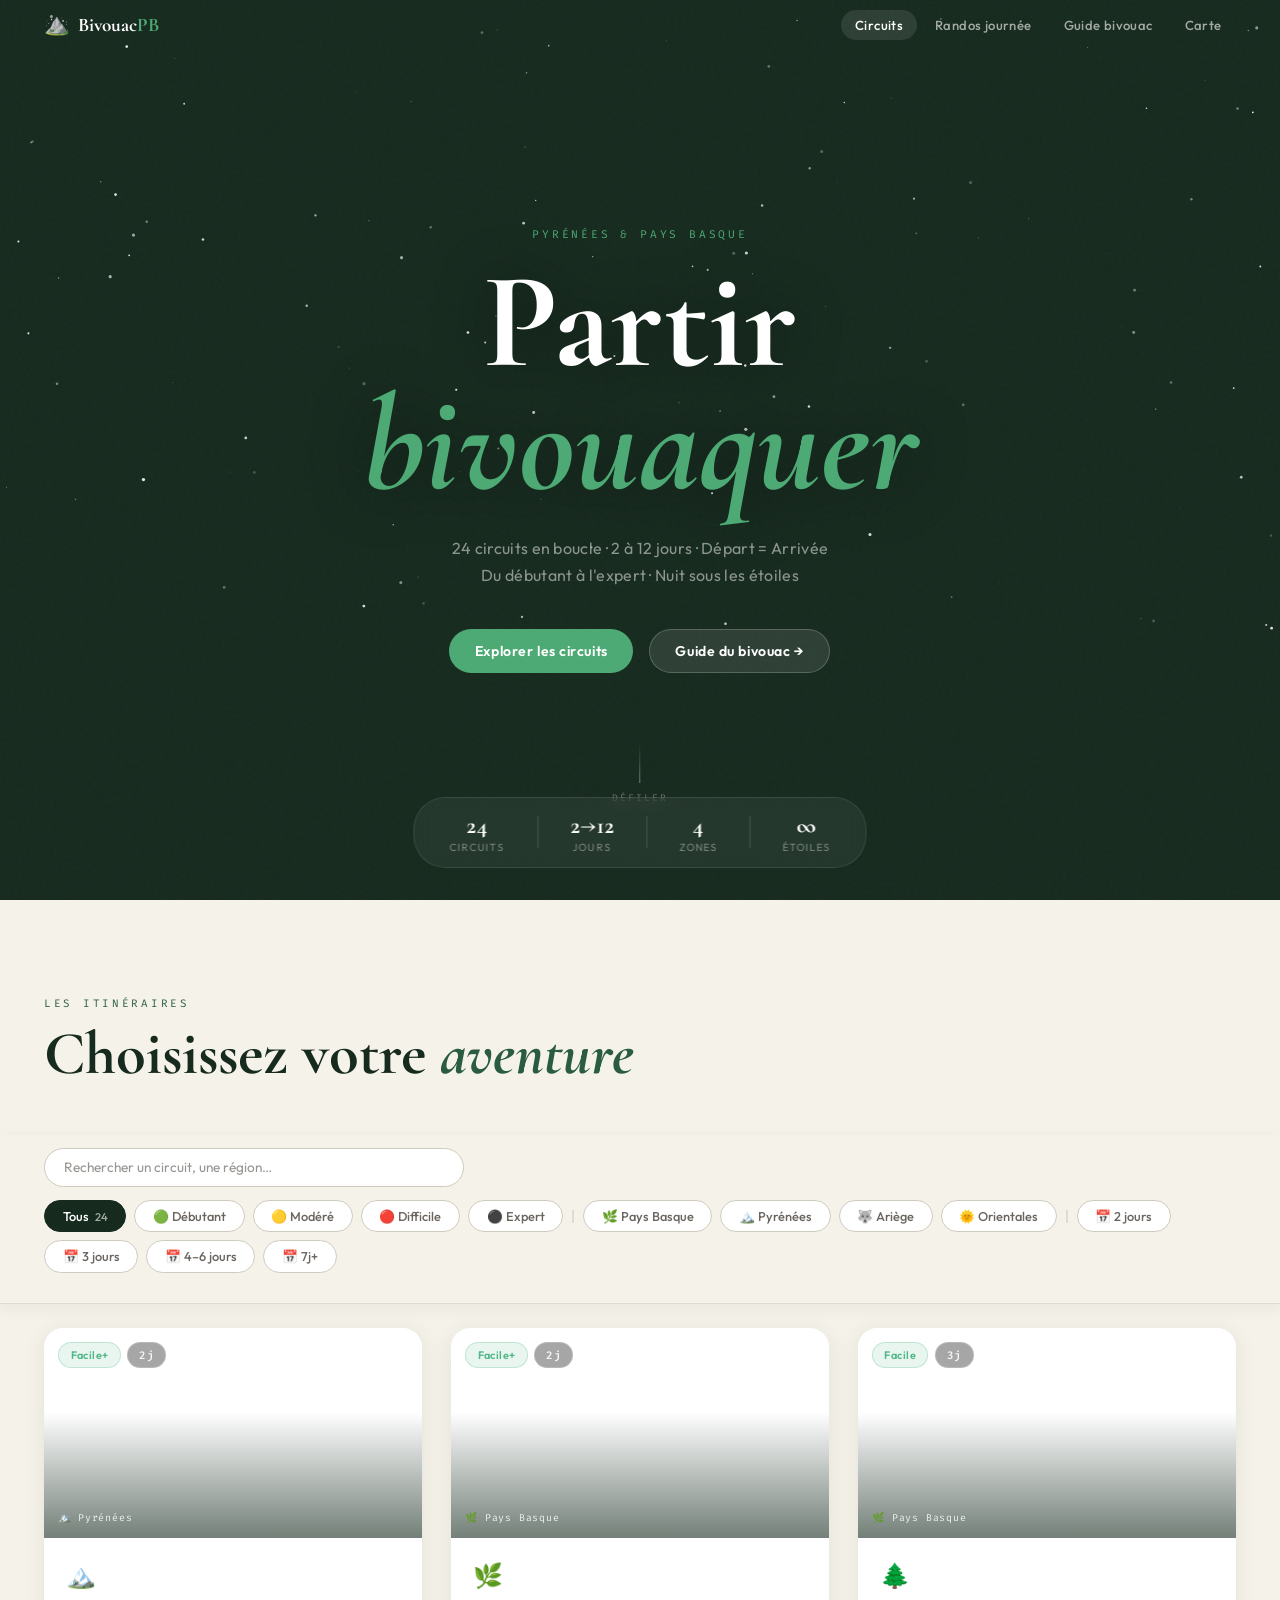
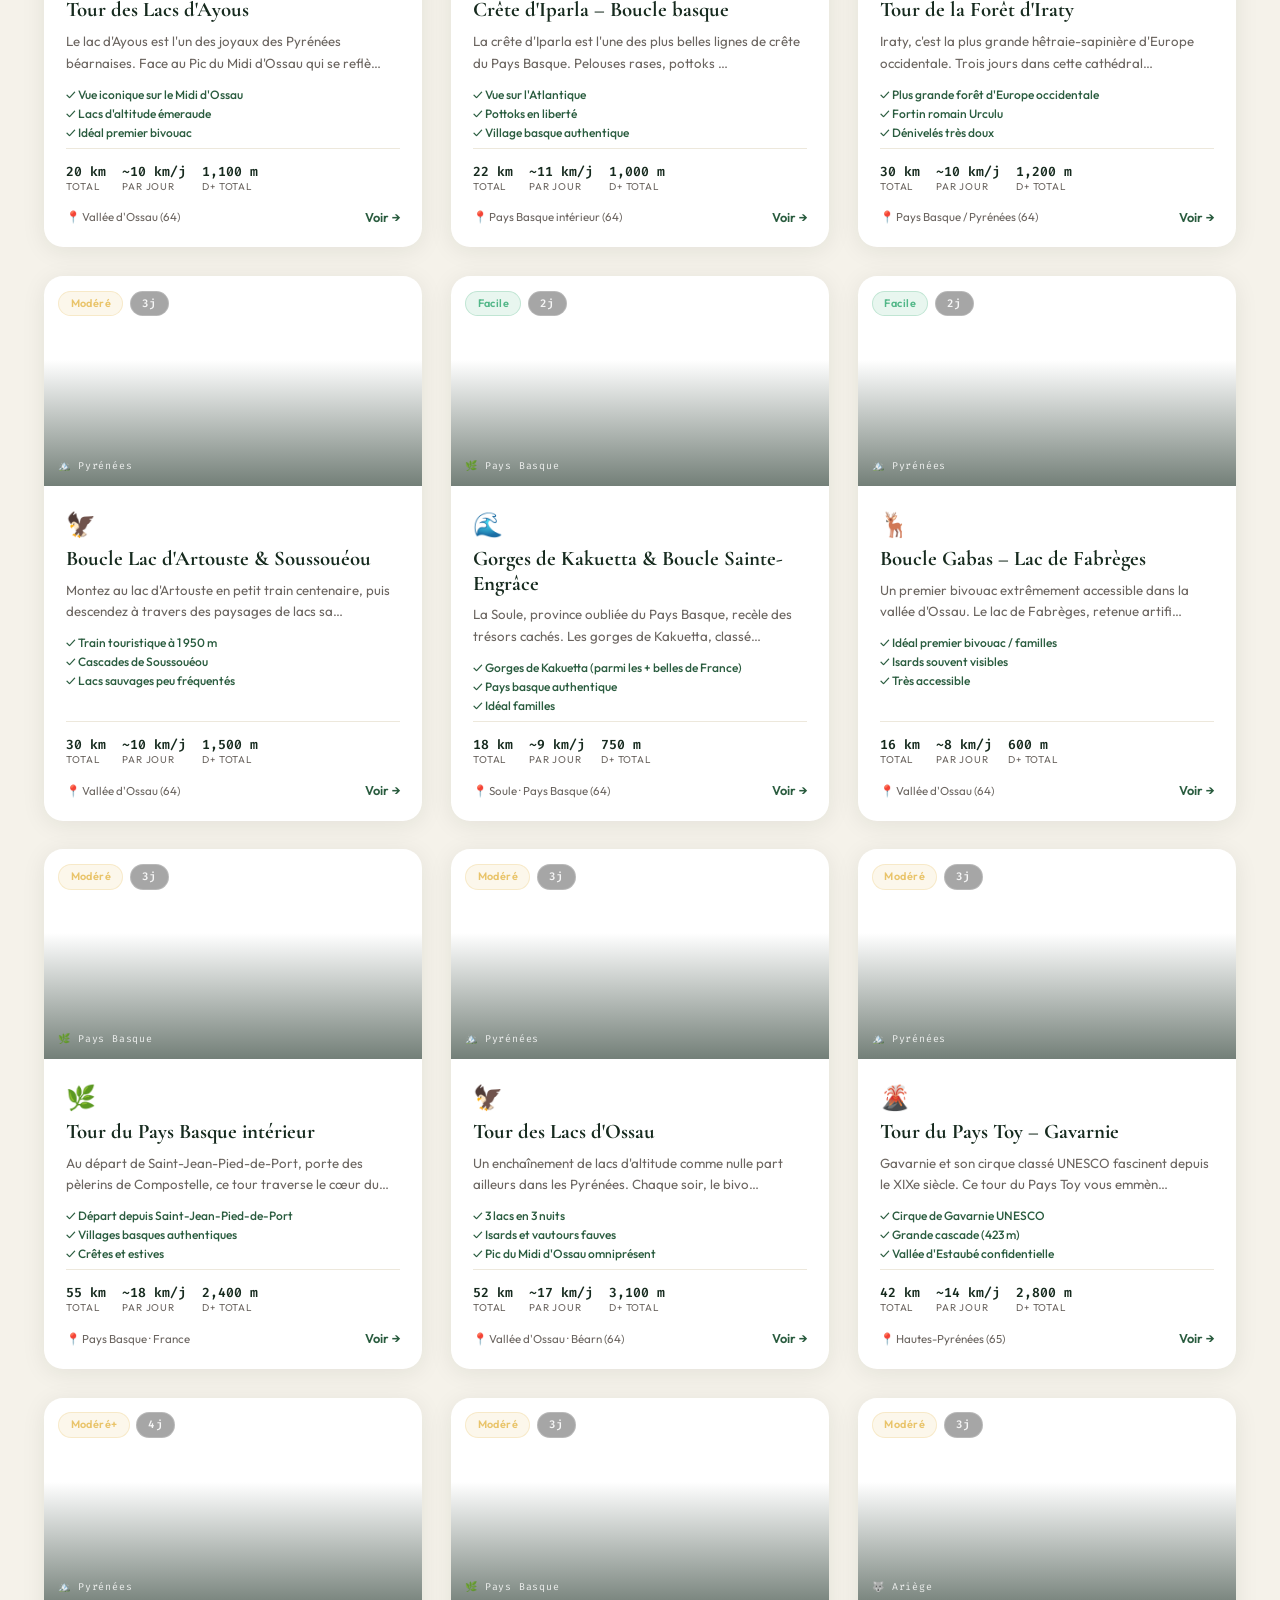
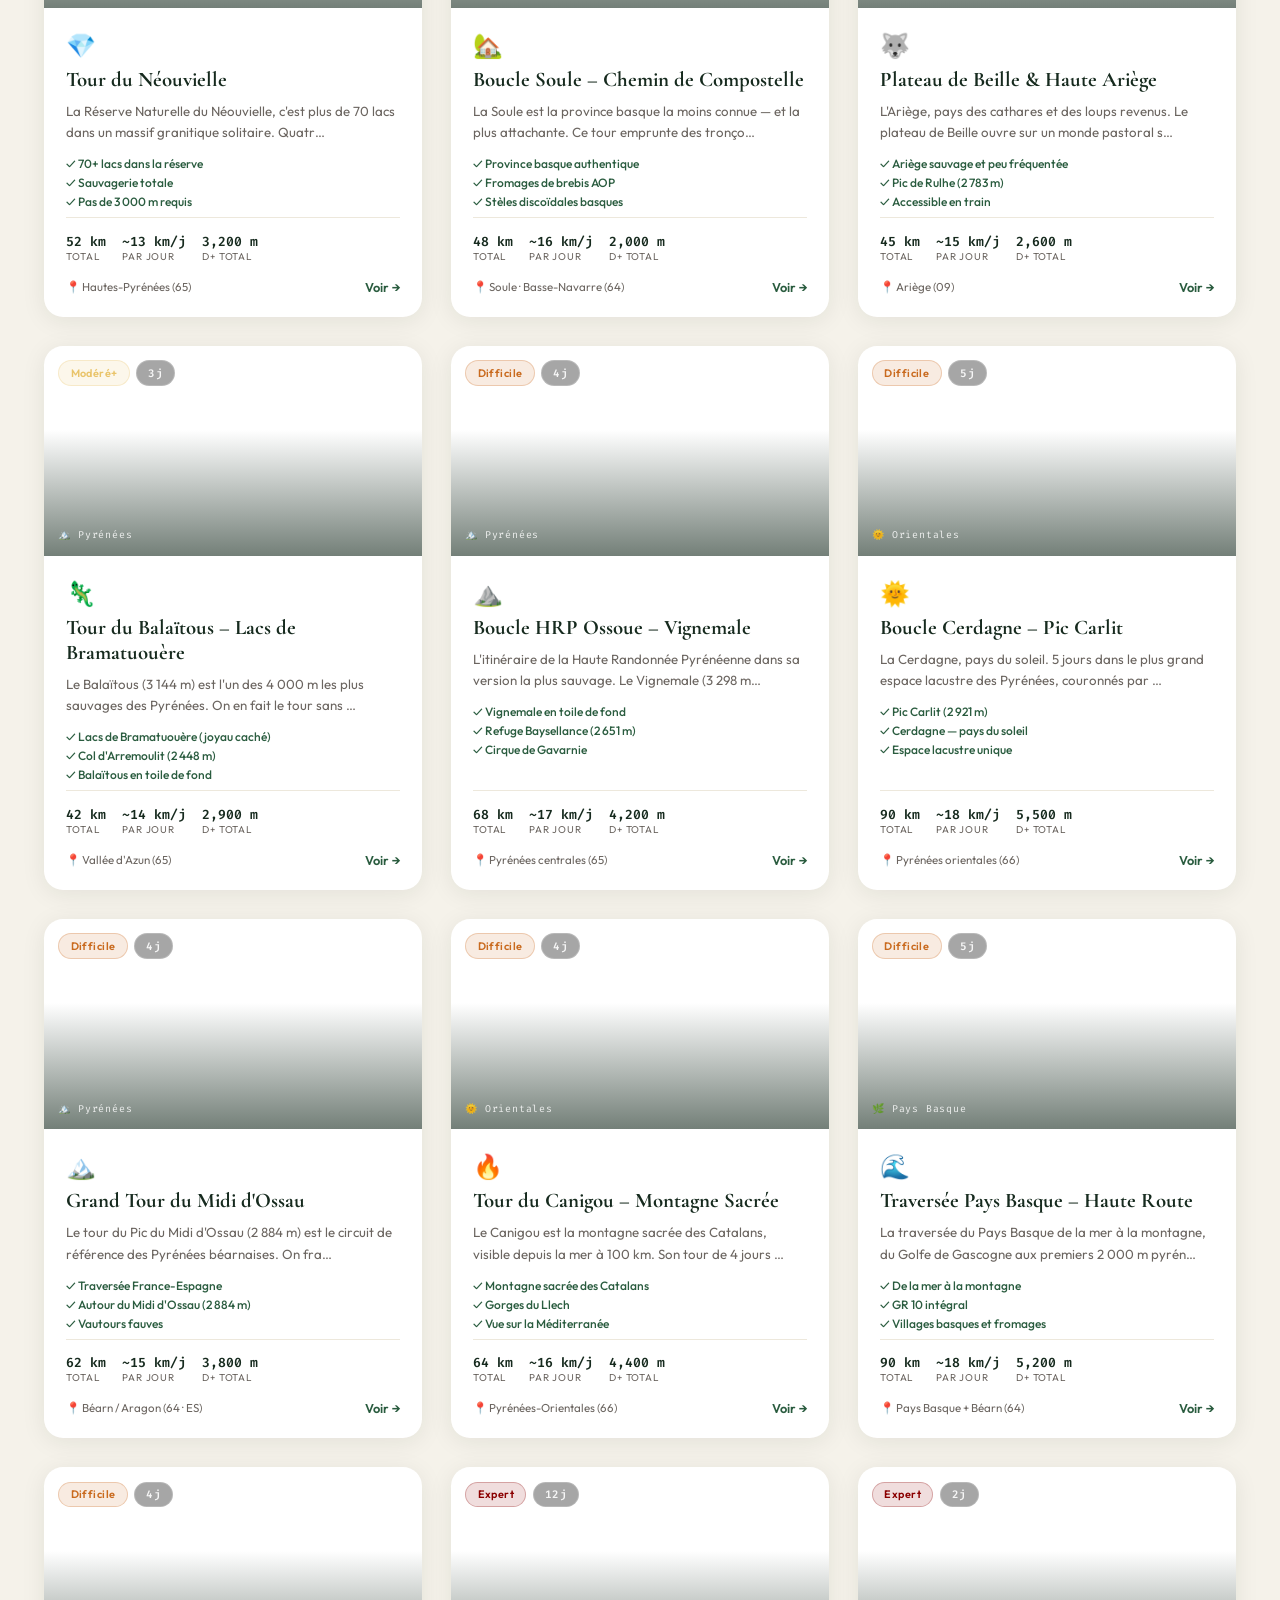
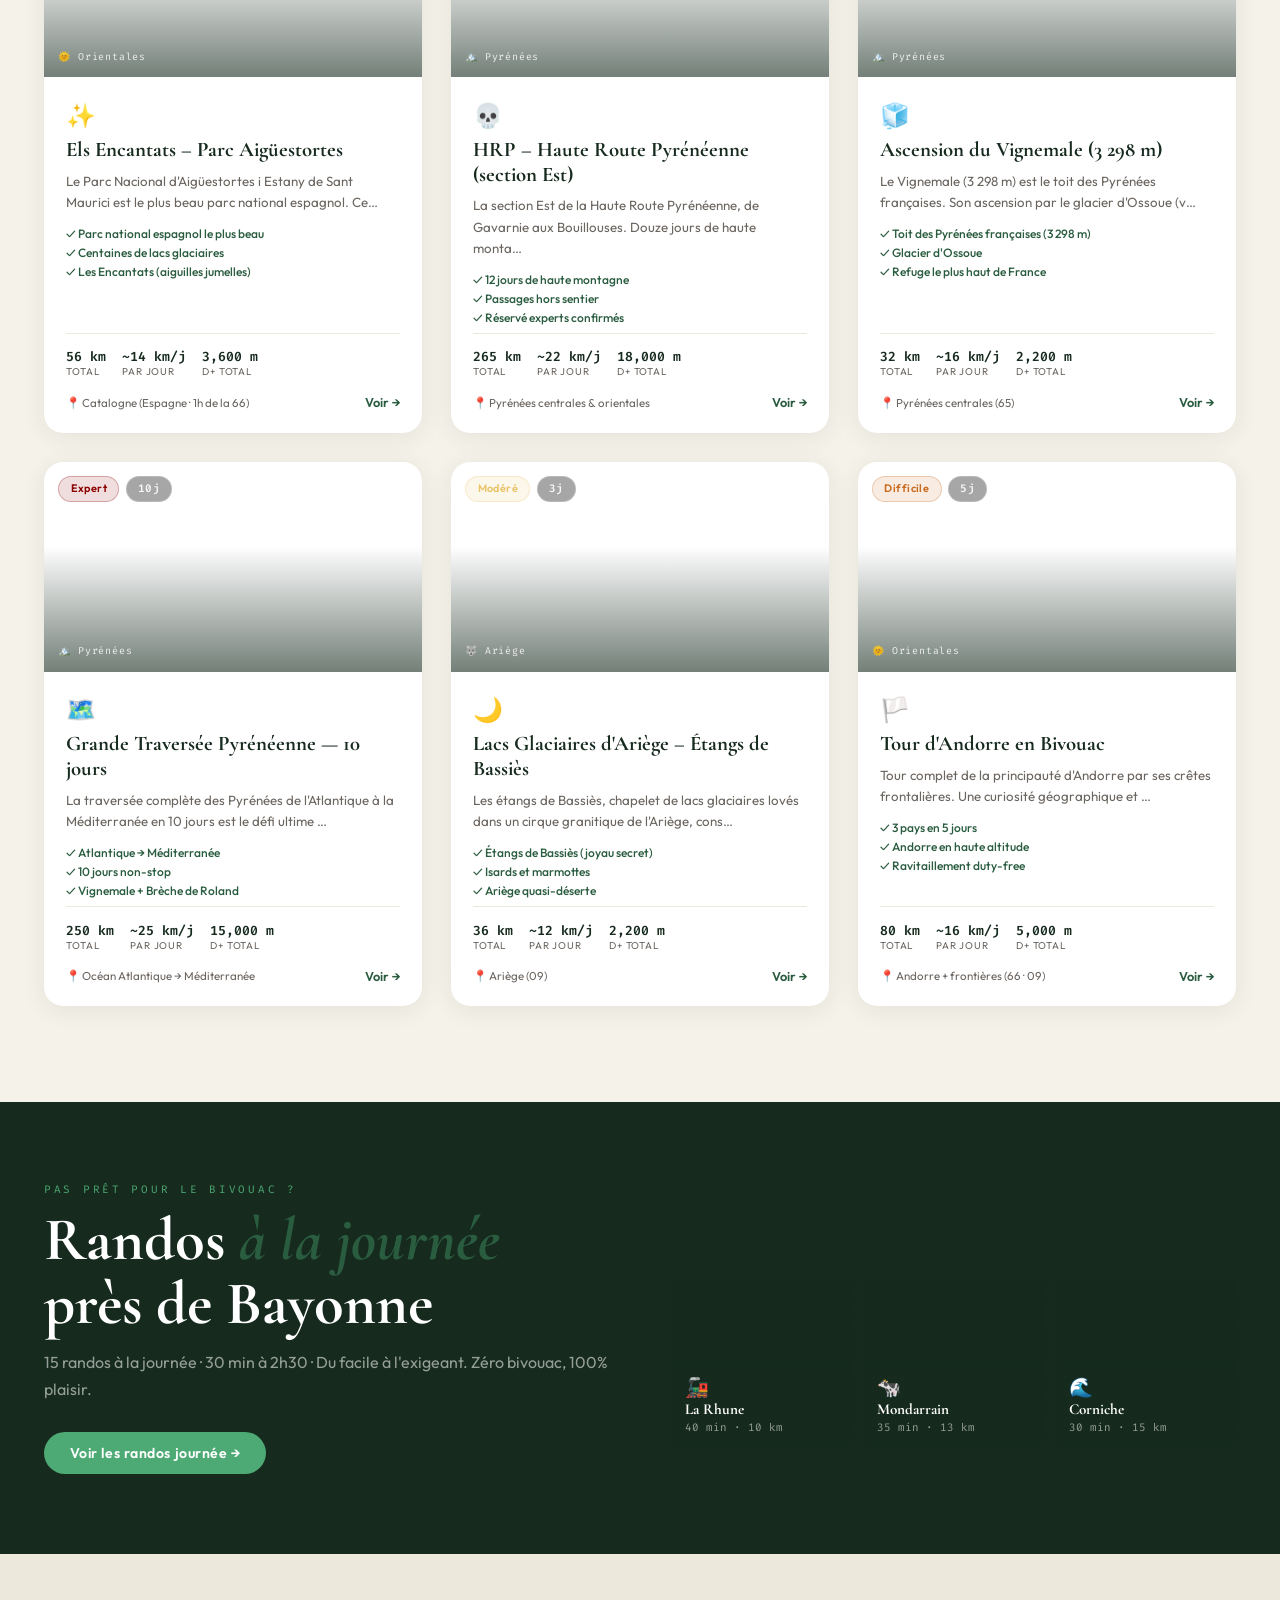
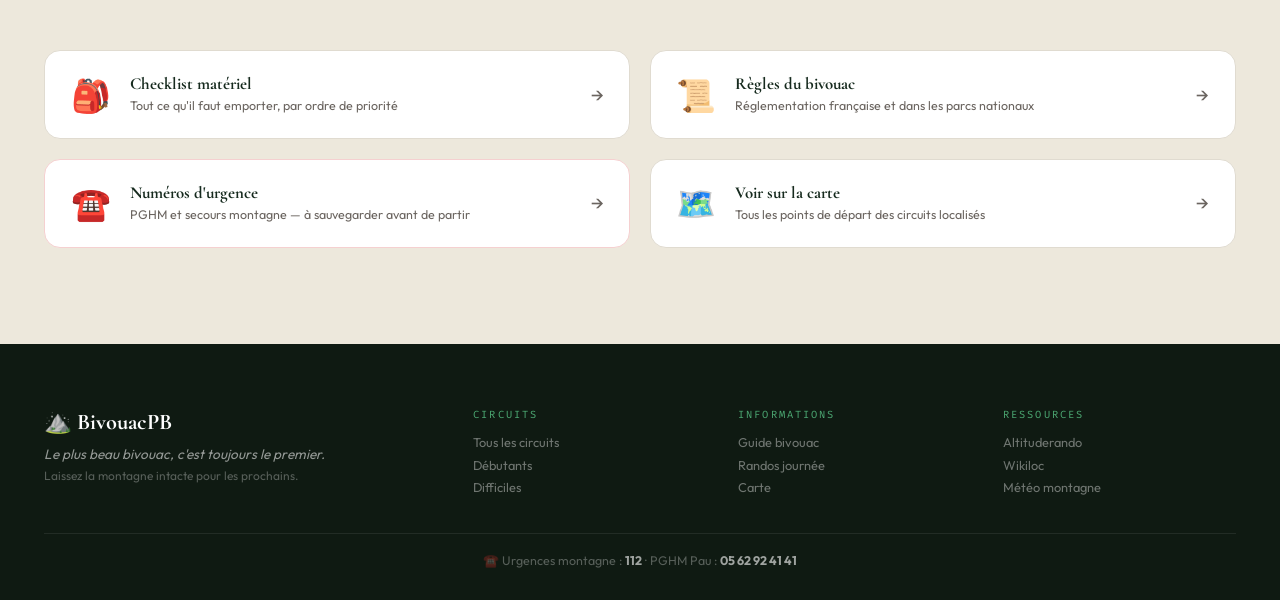
==== commit 2b7dd306: "maj" ====
--- a/index.html
+++ b/index.html
@@ -4,10 +4,16 @@
 <meta charset="UTF-8">
 <meta name="viewport" content="width=device-width, initial-scale=1.0">
 <title>Bivouac Pyrénées & Pays Basque</title>
-<meta name="description" content="9 circuits de randonnée en boucle avec bivouac dans les Pyrénées et le Pays Basque. Débutants à confirmés.">
+<meta name="description" content="25 circuits de randonnée en boucle avec bivouac dans les Pyrénées, le Pays Basque, l'Ariège et les Orientales. Débutants à experts.">
 <link rel="preconnect" href="https://fonts.googleapis.com">
 <link href="https://fonts.googleapis.com/css2?family=Cormorant+Garamond:ital,wght@0,400;0,600;0,700;1,400;1,700&family=Outfit:wght@300;400;500;600&family=Fira+Code:wght@400;500&display=swap" rel="stylesheet">
 <link rel="stylesheet" href="style.css">
+<link rel="icon" href="data:image/svg+xml,<svg xmlns='http://www.w3.org/2000/svg' viewBox='0 0 100 100'><text y='.9em' font-size='90'>⛰️</text></svg>">
+<meta property="og:type" content="website">
+<meta property="og:title" content="Bivouac Pyrénées & Pays Basque — 25 circuits">
+<meta property="og:description" content="25 circuits de randonnée en boucle avec bivouac dans les Pyrénées et le Pays Basque. Débutants à experts.">
+<meta property="og:image" content="https://images.unsplash.com/photo-1609766857823-56b5f81a7d67?w=1200&q=80">
+<meta name="twitter:card" content="summary_large_image">
 </head>
 <body>
 
@@ -46,7 +52,7 @@
       <span class="hero-title-line">Partir</span>
       <span class="hero-title-line italic">bivouaquer</span>
     </h1>
-    <p class="hero-desc">9 circuits en boucle · 2 à 5 jours · Départ = Arrivée<br>Du débutant au confirmé · Nuit sous les étoiles</p>
+    <p class="hero-desc"><span id="stat-hero-count">25</span> circuits en boucle · 2 à 12 jours · Départ = Arrivée<br>Du débutant à l'expert · Nuit sous les étoiles</p>
     <div class="hero-cta">
       <a href="#circuits" class="btn btn-primary">Explorer les circuits</a>
       <a href="guide.html" class="btn btn-ghost">Guide du bivouac →</a>
@@ -57,11 +63,11 @@
     <span>défiler</span>
   </div>
   <div class="hero-stats">
-    <div class="hero-stat"><span class="stat-num">9</span><span class="stat-lbl">circuits</span></div>
+    <div class="hero-stat"><span class="stat-num" id="stat-count">25</span><span class="stat-lbl">circuits</span></div>
     <div class="hero-stat-sep"></div>
-    <div class="hero-stat"><span class="stat-num">2→5</span><span class="stat-lbl">jours</span></div>
+    <div class="hero-stat"><span class="stat-num">2→12</span><span class="stat-lbl">jours</span></div>
     <div class="hero-stat-sep"></div>
-    <div class="hero-stat"><span class="stat-num">2</span><span class="stat-lbl">régions</span></div>
+    <div class="hero-stat"><span class="stat-num">4</span><span class="stat-lbl">zones</span></div>
     <div class="hero-stat-sep"></div>
     <div class="hero-stat"><span class="stat-num">∞</span><span class="stat-lbl">étoiles</span></div>
   </div>
@@ -74,22 +80,36 @@
       <p class="section-eyebrow">Les itinéraires</p>
       <h2 class="section-title">Choisissez votre <em>aventure</em></h2>
     </div>
-
-    <!-- Filters -->
-    <div class="filters" id="filters">
-      <button class="filter active" data-f="all">Tous <span class="filter-count" id="fc-all"></span></button>
-      <button class="filter" data-f="facile">🟢 Débutant</button>
-      <button class="filter" data-f="modere">🟡 Modéré</button>
-      <button class="filter" data-f="difficile">🔴 Difficile</button>
-      <span class="filter-sep">|</span>
-      <button class="filter" data-f="paysbasque">🌿 Pays Basque</button>
-      <button class="filter" data-f="pyrenees">🏔️ Pyrénées</button>
-      <span class="filter-sep">|</span>
-      <button class="filter" data-f="2">📅 2 jours</button>
-      <button class="filter" data-f="3">📅 3 jours</button>
-      <button class="filter" data-f="45">📅 4–5 jours</button>
-    </div>
-
+  </div>
+
+  <!-- Sticky filter + search bar -->
+  <div class="filters-wrap" id="filtersWrap">
+    <div class="container">
+      <div class="search-row">
+        <input type="search" id="searchInput" class="search-input" placeholder="Rechercher un circuit, une région…" autocomplete="off">
+      </div>
+      <div class="filters" id="filters">
+        <button class="filter active" data-f="all">Tous <span class="filter-count" id="fc-all"></span></button>
+        <button class="filter" data-f="facile">🟢 Débutant</button>
+        <button class="filter" data-f="modere">🟡 Modéré</button>
+        <button class="filter" data-f="difficile">🔴 Difficile</button>
+        <button class="filter" data-f="expert">⚫ Expert</button>
+        <span class="filter-sep">|</span>
+        <button class="filter" data-f="paysbasque">🌿 Pays Basque</button>
+        <button class="filter" data-f="pyrenees">🏔️ Pyrénées</button>
+        <button class="filter" data-f="ariege">🐺 Ariège</button>
+        <button class="filter" data-f="orientales">🌞 Orientales</button>
+        <span class="filter-sep">|</span>
+        <button class="filter" data-f="2">📅 2 jours</button>
+        <button class="filter" data-f="3">📅 3 jours</button>
+        <button class="filter" data-f="45">📅 4–6 jours</button>
+        <button class="filter" data-f="long">📅 7j+</button>
+      </div>
+      <p class="results-count" id="resultsCount"></p>
+    </div>
+  </div>
+
+  <div class="container" style="padding-top:1.5rem">
     <div class="cards-grid" id="cardsGrid"></div>
   </div>
 </section>
@@ -101,7 +121,7 @@
       <div class="teaser-text">
         <p class="section-eyebrow" style="color:var(--sage)">Pas prêt pour le bivouac ?</p>
         <h2 class="section-title" style="color:white">Randos <em>à la journée</em><br>près de Bayonne</h2>
-        <p style="color:rgba(255,255,255,.55);line-height:1.7;margin-top:.8rem">4 circuits de day-hike niveau moyen, à moins de 45 min de Bayonne. Partez à 10h, rentrez à 18h.</p>
+        <p style="color:rgba(255,255,255,.55);line-height:1.7;margin-top:.8rem"><span id="teaserRandoCount">16</span> randos à la journée · 30 min à 2h30 · Du facile à l'exigeant. Zéro bivouac, 100% plaisir.</p>
         <a href="journee.html" class="btn btn-primary" style="margin-top:1.8rem">Voir les randos journée →</a>
       </div>
       <div class="teaser-cards">
@@ -246,28 +266,64 @@
   window.addEventListener('resize',()=>{ resize(); mkStars(); });
 })();
 
-// ── Nav scroll behavior ───────────────────────────────────
-window.addEventListener('scroll',()=>{
-  document.getElementById('nav').classList.toggle('scrolled', window.scrollY > 60);
-});
-
-// ── Burger menu ───────────────────────────────────────────
-document.getElementById('navBurger').addEventListener('click',()=>{
-  document.getElementById('navMobile').classList.toggle('open');
-});
+// ── Nav + burger ──────────────────────────────────────────
+initNav();
+
+// ── Counts dynamiques ─────────────────────────────────────
+document.getElementById('fc-all').textContent = CIRCUITS.length;
+document.getElementById('stat-count').textContent = CIRCUITS.length;
+document.getElementById('stat-hero-count').textContent = CIRCUITS.length;
+document.getElementById('teaserRandoCount').textContent = RANDOS_JOURNEE.length;
+
+// ── Zone labels ───────────────────────────────────────────
+const ZONE_LABEL = { paysbasque:'🌿 Pays Basque', pyrenees:'🏔️ Pyrénées', ariege:'🐺 Ariège', orientales:'🌞 Orientales' };
+const grid = document.getElementById('cardsGrid');
+const resultsCount = document.getElementById('resultsCount');
+let activeFilter = 'all';
 
 // ── Render circuits ───────────────────────────────────────
-const grid = document.getElementById('cardsGrid');
-document.getElementById('fc-all').textContent = CIRCUITS.length;
-
 function renderCards(filter){
+  activeFilter = filter;
+  const searchQ = document.getElementById('searchInput').value.toLowerCase().trim();
+
   let data = filter === 'all' ? CIRCUITS :
     filter === 'paysbasque' ? CIRCUITS.filter(c=>c.zone==='paysbasque') :
     filter === 'pyrenees' ? CIRCUITS.filter(c=>c.zone==='pyrenees') :
+    filter === 'ariege' ? CIRCUITS.filter(c=>c.zone==='ariege') :
+    filter === 'orientales' ? CIRCUITS.filter(c=>c.zone==='orientales') :
     filter === '2' ? CIRCUITS.filter(c=>c.jours===2) :
     filter === '3' ? CIRCUITS.filter(c=>c.jours===3) :
-    filter === '45' ? CIRCUITS.filter(c=>c.jours>=4) :
+    filter === '45' ? CIRCUITS.filter(c=>c.jours>=4&&c.jours<=6) :
+    filter === 'long' ? CIRCUITS.filter(c=>c.jours>=7) :
     CIRCUITS.filter(c=>c.level===filter);
+
+  if(searchQ){
+    data = data.filter(c =>
+      c.title.toLowerCase().includes(searchQ) ||
+      c.region.toLowerCase().includes(searchQ) ||
+      c.description.toLowerCase().includes(searchQ) ||
+      (c.zone && c.zone.toLowerCase().includes(searchQ))
+    );
+  }
+
+  // Résultats count
+  if(filter === 'all' && !searchQ){
+    resultsCount.innerHTML = '';
+  } else {
+    resultsCount.innerHTML = `<strong>${data.length}</strong> circuit${data.length!==1?'s':''} trouvé${data.length!==1?'s':''}`;
+  }
+
+  // Empty state
+  if(data.length === 0){
+    grid.innerHTML = `
+      <div class="empty-state">
+        <div class="empty-icon">🏔️</div>
+        <div class="empty-title">Aucun circuit trouvé</div>
+        <div class="empty-sub">Essayez un autre filtre ou effacez votre recherche.</div>
+        <button class="empty-reset" onclick="resetFilters()">Tout afficher</button>
+      </div>`;
+    return;
+  }
 
   grid.innerHTML = data.map((c,i)=>`
     <article class="card animate-in" style="animation-delay:${i*60}ms" onclick="openModal(${c.id})">
@@ -278,7 +334,7 @@
           <span class="badge" style="background:${c.levelColor}22;color:${c.levelColor};border-color:${c.levelColor}44">${c.levelLabel}</span>
           <span class="badge badge-days">${c.jours}j</span>
         </div>
-        <div class="card-zone">${c.zone==='pyrenees'?'🏔️ Pyrénées':'🌿 Pays Basque'}</div>
+        <div class="card-zone">${ZONE_LABEL[c.zone]||c.zone}</div>
       </div>
       <div class="card-body">
         <div class="card-emoji">${c.emoji}</div>
@@ -299,6 +355,13 @@
       </div>
     </article>
   `).join('');
+}
+
+function resetFilters(){
+  document.getElementById('searchInput').value = '';
+  document.querySelectorAll('.filter').forEach(b=>b.classList.remove('active'));
+  document.querySelector('.filter[data-f="all"]').classList.add('active');
+  renderCards('all');
 }
 
 // Filter clicks
@@ -309,6 +372,22 @@
   btn.classList.add('active');
   renderCards(btn.dataset.f);
 });
+
+// Search input
+document.getElementById('searchInput').addEventListener('input',()=>{
+  renderCards(activeFilter);
+});
+
+// Sticky filter detection
+const filtersWrap = document.getElementById('filtersWrap');
+if(filtersWrap){
+  const sentinel = document.createElement('div');
+  sentinel.style.cssText='height:1px;pointer-events:none';
+  filtersWrap.parentElement.insertBefore(sentinel, filtersWrap);
+  new IntersectionObserver(([e])=>{
+    filtersWrap.classList.toggle('stuck', !e.isIntersecting);
+  },{rootMargin:'-53px 0px 0px 0px'}).observe(sentinel);
+}
 
 // URL param filter
 const urlF = new URLSearchParams(location.search).get('f');
--- a/style.css
+++ b/style.css
@@ -479,4 +479,70 @@
   .ir-label { color:var(--moss); margin-bottom:0; }
   .guide-grid { grid-template-columns:1fr; }
   .journee-grid { grid-template-columns:1fr; }
+}
+
+/* ── SEARCH ── */
+.search-row { margin-bottom:.8rem; }
+.search-input {
+  width:100%; max-width:420px;
+  padding:.6rem 1.2rem; border-radius:2rem;
+  border:1.5px solid #d0cbbf; font-family:var(--font-sans);
+  font-size:.85rem; background:white; color:var(--ink);
+  transition:all var(--transition);
+}
+.search-input::placeholder { color:var(--rock); opacity:.7; }
+.search-input:focus { outline:none; border-color:var(--sage); box-shadow:0 0 0 3px rgba(77,170,116,.12); }
+
+/* ── STICKY FILTERS WRAP ── */
+.filters-wrap {
+  position:sticky; top:52px; z-index:50;
+  background:var(--cream); padding:.8rem 0 0;
+  border-bottom:1px solid transparent;
+  transition:border-color .2s, box-shadow .2s;
+}
+.filters-wrap.stuck {
+  border-bottom-color:#e0dbd0;
+  box-shadow:0 4px 16px rgba(22,42,30,.06);
+}
+.filters-wrap .filters { margin-bottom:.5rem; }
+
+/* ── RESULTS COUNT ── */
+.results-count {
+  font-family:var(--font-mono); font-size:.7rem; letter-spacing:.08em;
+  color:var(--rock); padding-bottom:.7rem; min-height:1.4rem;
+}
+.results-count strong { color:var(--moss); }
+
+/* ── EMPTY STATE ── */
+.empty-state {
+  grid-column:1/-1; text-align:center; padding:4rem 2rem; color:var(--rock);
+}
+.empty-icon { font-size:3rem; margin-bottom:1rem; }
+.empty-title { font-family:var(--font-serif); font-size:1.5rem; color:var(--forest); margin-bottom:.5rem; }
+.empty-sub { font-size:.88rem; line-height:1.7; }
+.empty-reset {
+  display:inline-block; margin-top:1.2rem; padding:.55rem 1.3rem;
+  background:var(--forest); color:white; border-radius:2rem;
+  font-size:.82rem; font-weight:600; cursor:pointer; border:none;
+  font-family:var(--font-sans); transition:background var(--transition);
+}
+.empty-reset:hover { background:var(--moss); }
+
+/* ── SCROLL TO TOP ── */
+.scroll-top {
+  position:fixed; bottom:2rem; right:2rem; z-index:90;
+  width:2.8rem; height:2.8rem; border-radius:50%;
+  background:var(--forest); color:white; font-size:1rem;
+  box-shadow:0 4px 20px rgba(22,42,30,.3); cursor:pointer; border:none;
+  opacity:0; transform:translateY(16px) scale(.85);
+  transition:all .25s cubic-bezier(.4,0,.2,1); pointer-events:none;
+  display:flex; align-items:center; justify-content:center;
+  font-family:var(--font-sans);
+}
+.scroll-top.visible { opacity:1; transform:translateY(0) scale(1); pointer-events:all; }
+.scroll-top:hover { background:var(--moss); transform:translateY(-2px) scale(1); }
+
+@media (max-width:680px) {
+  .search-input { max-width:100%; }
+  .scroll-top { bottom:1.2rem; right:1.2rem; width:2.4rem; height:2.4rem; font-size:.9rem; }
 }
